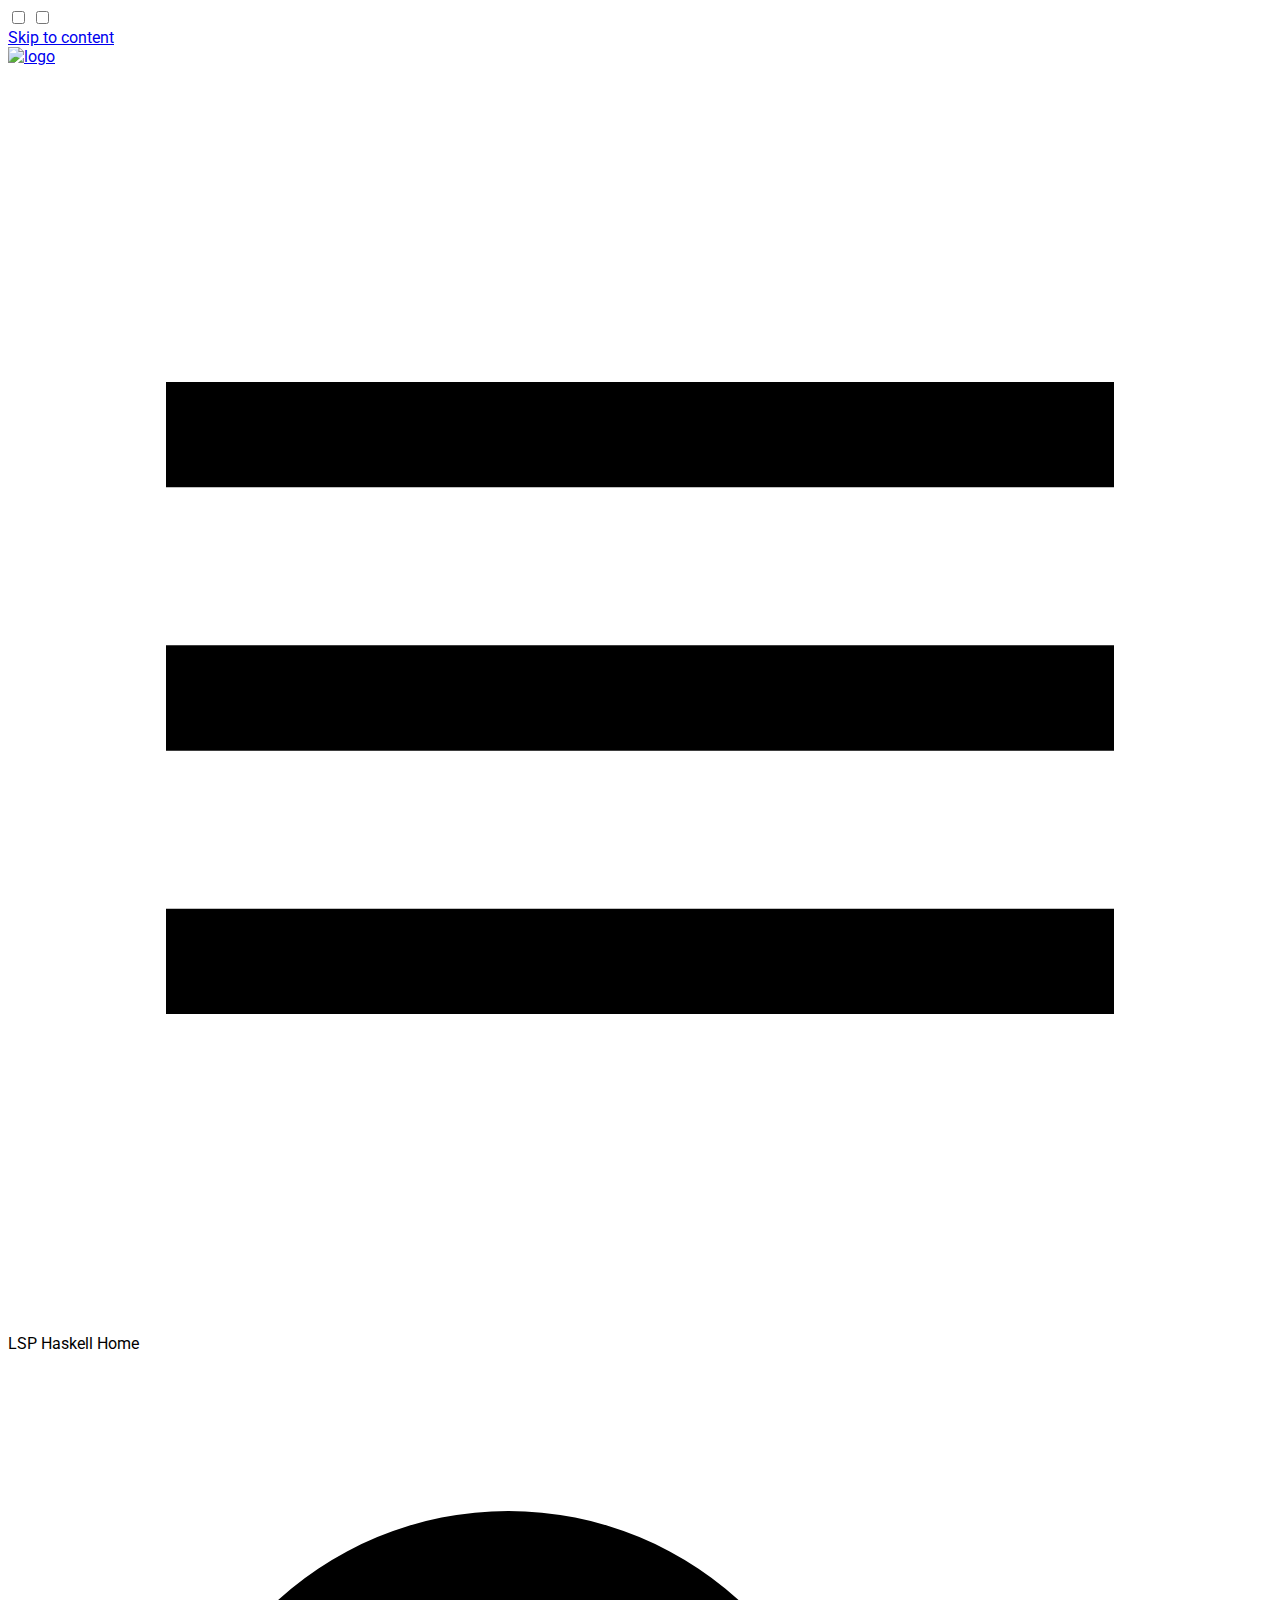
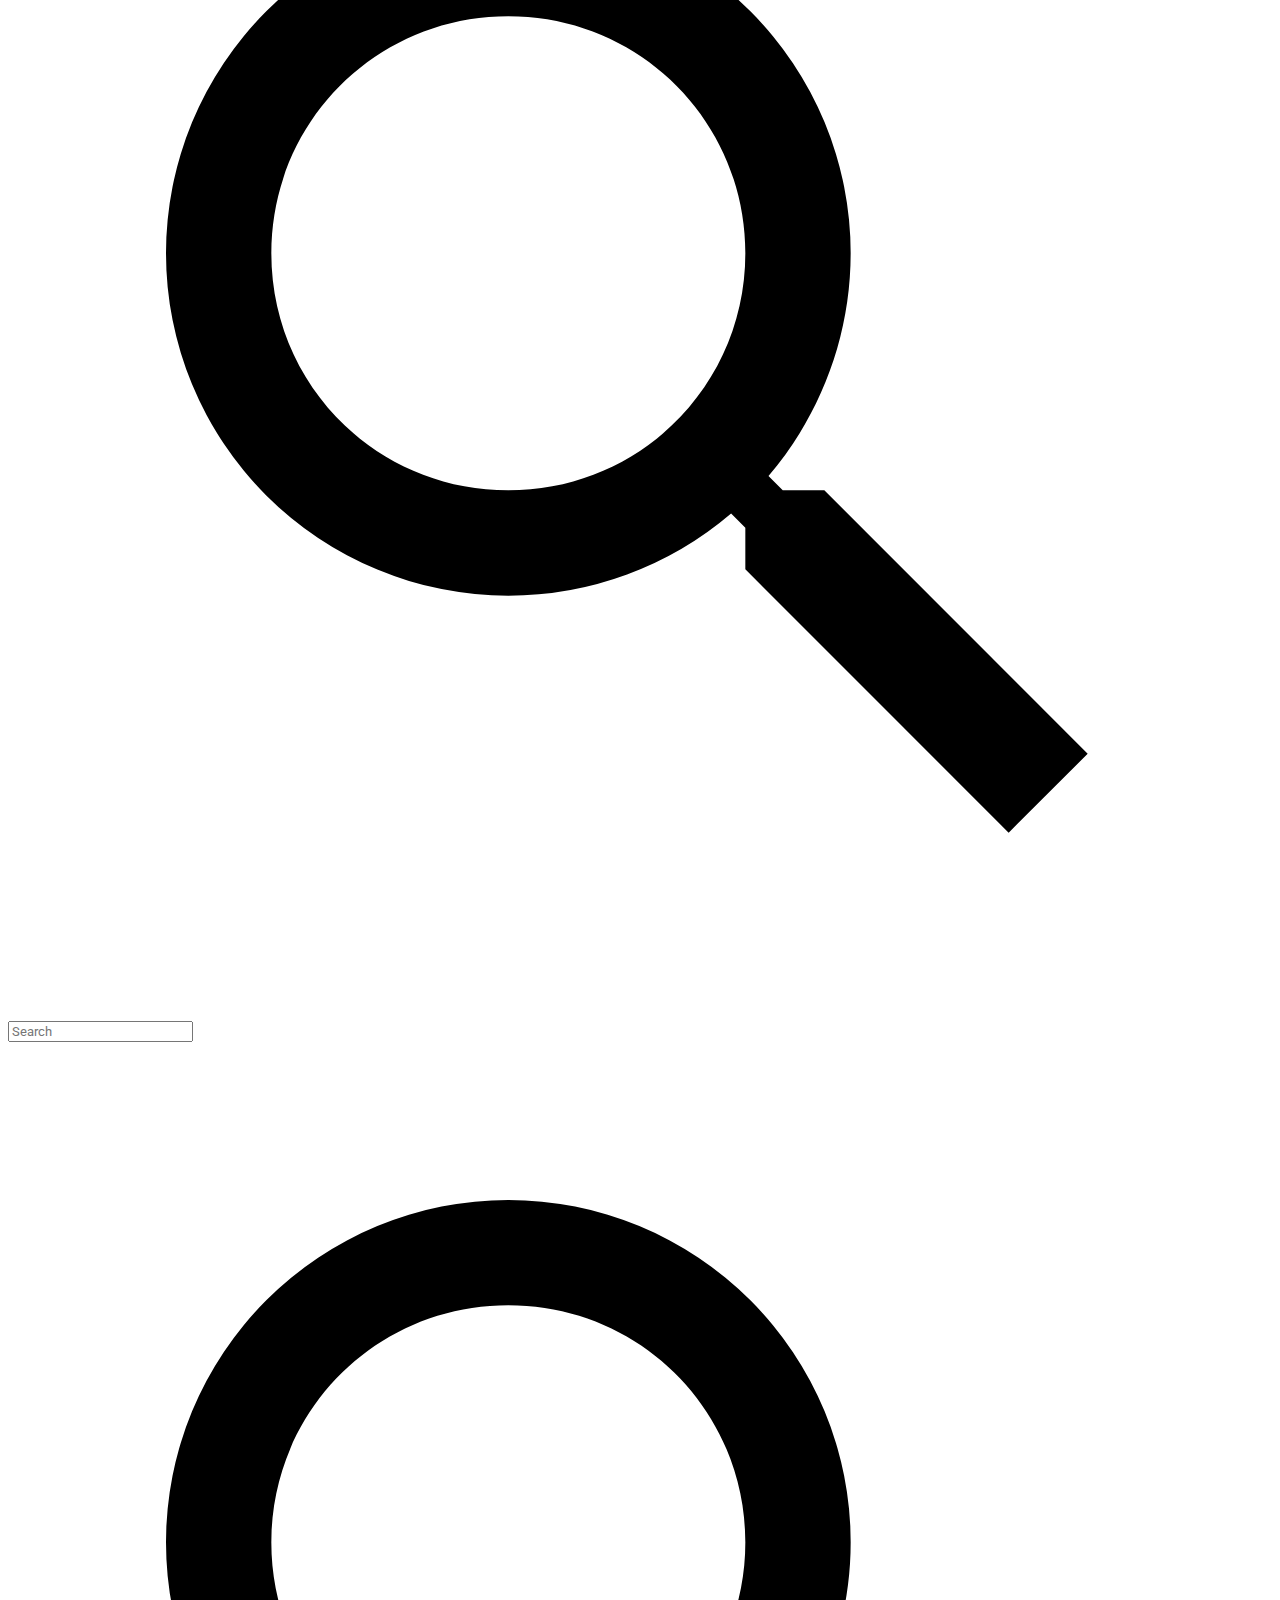
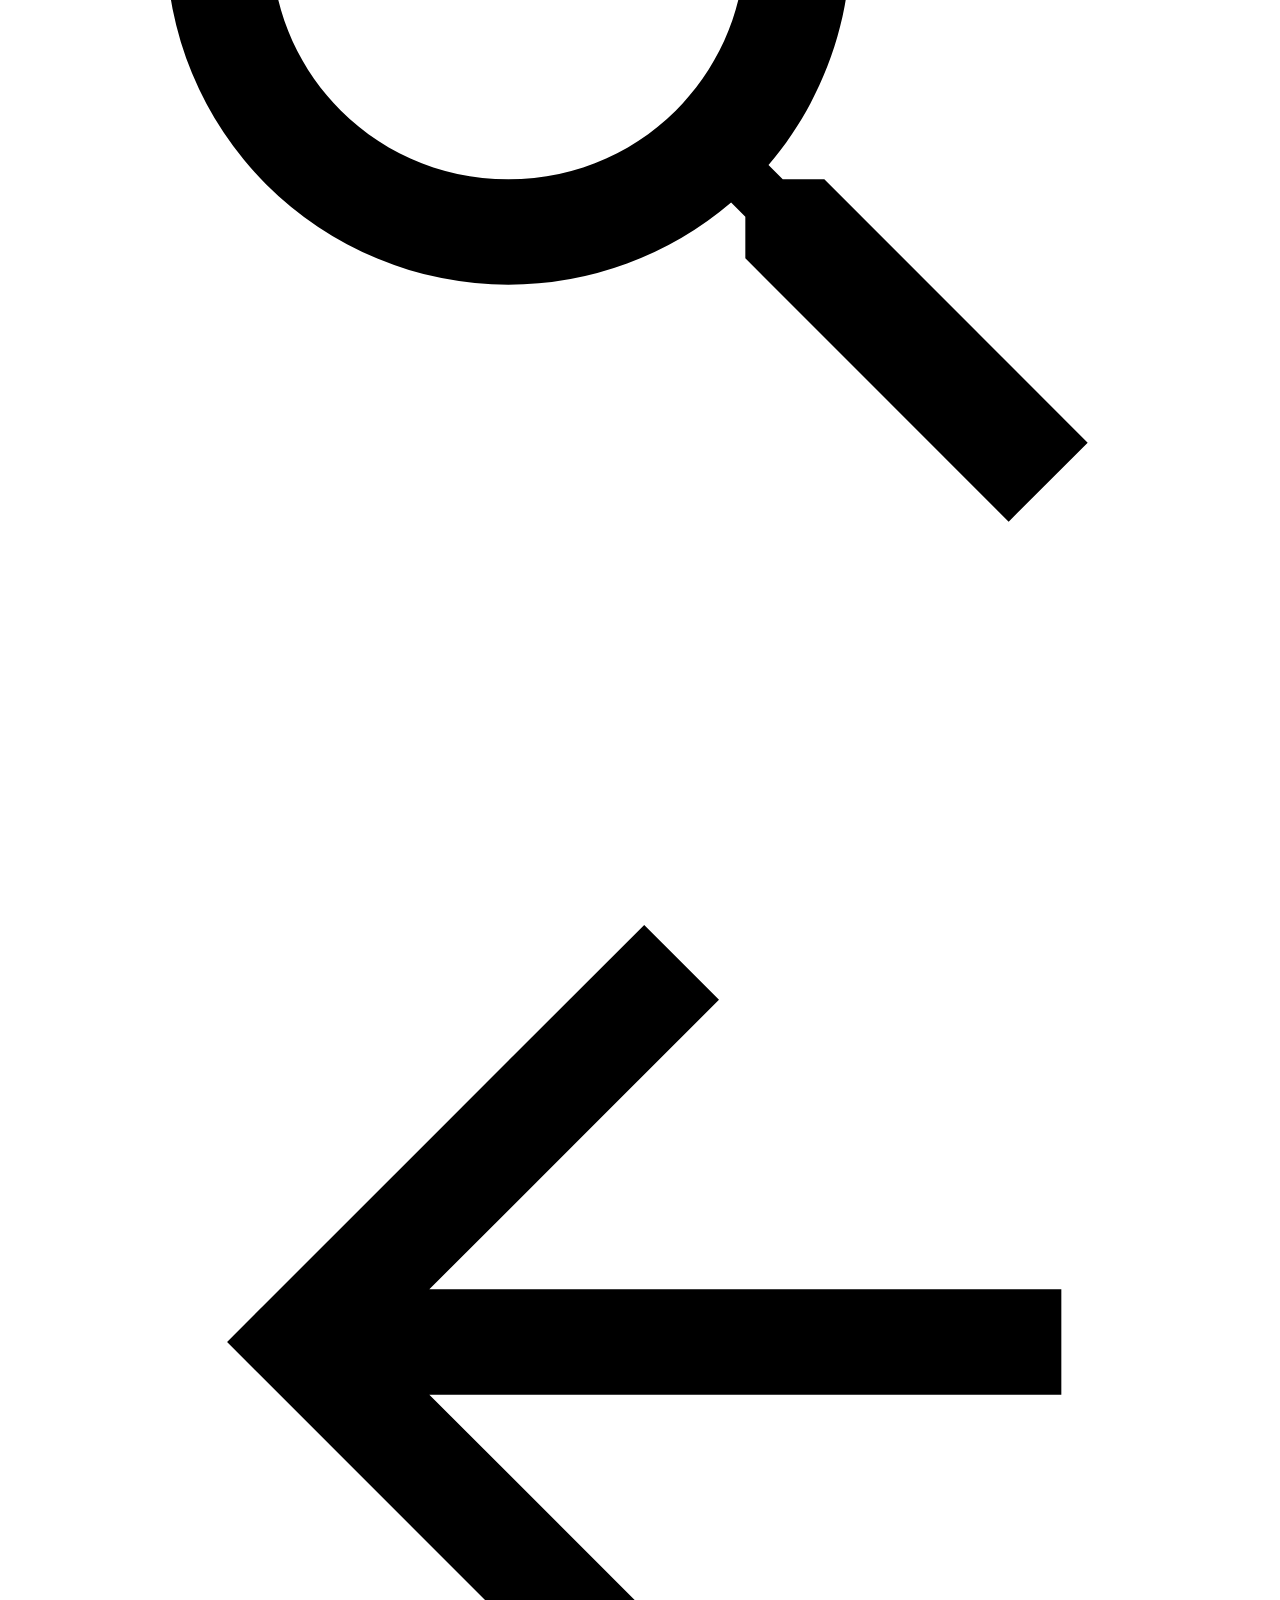
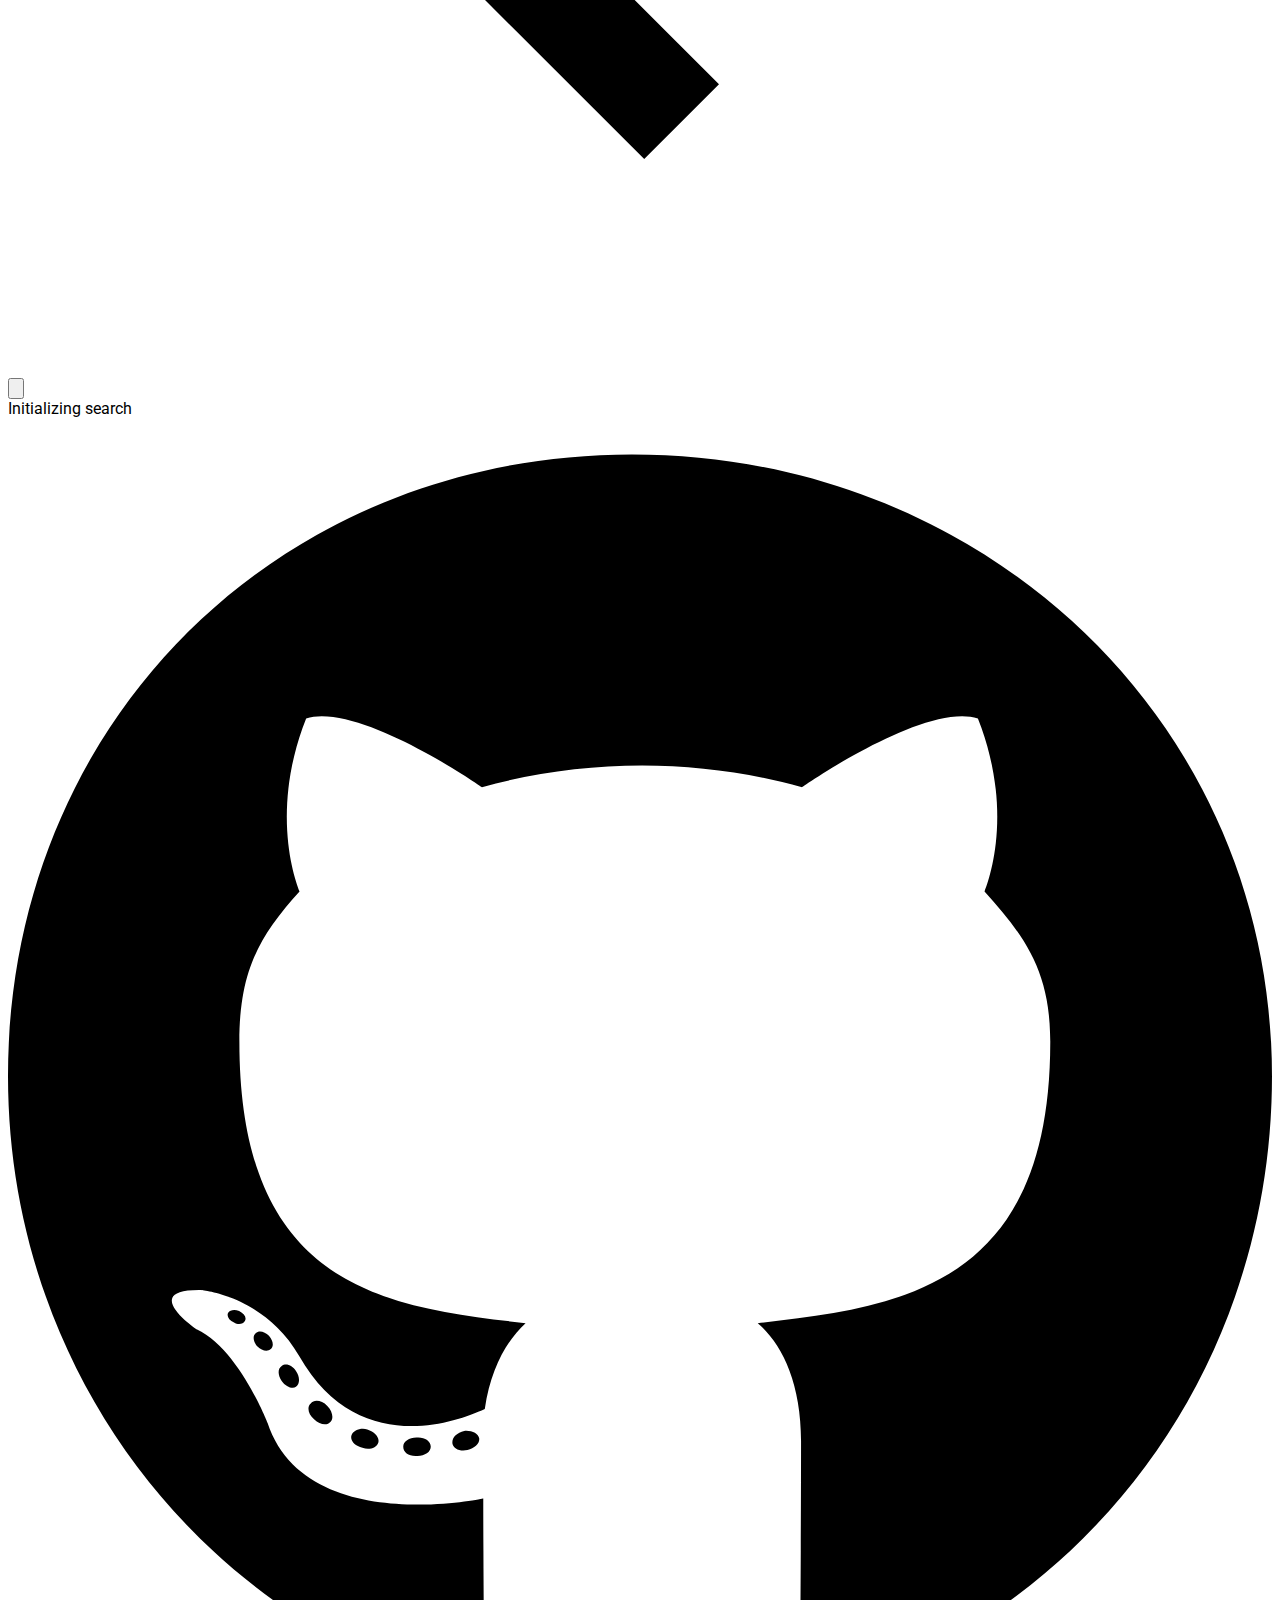
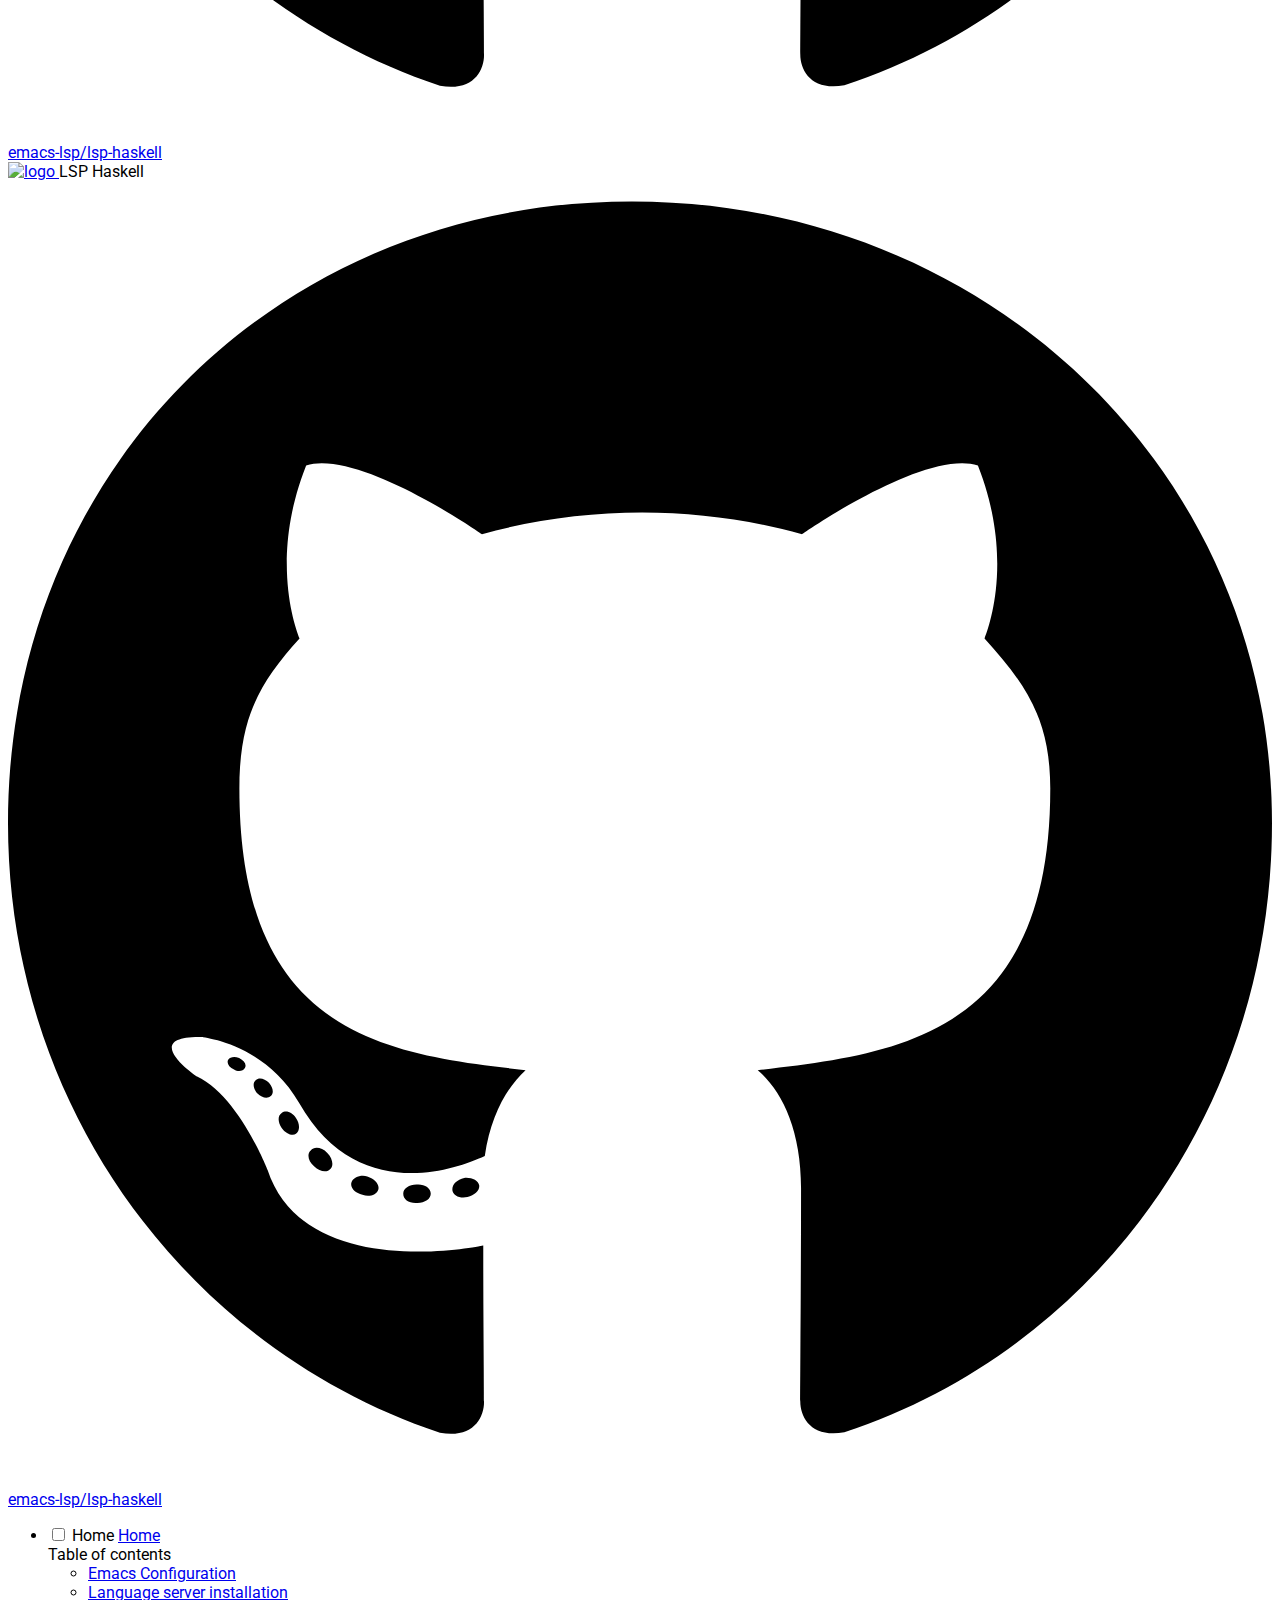
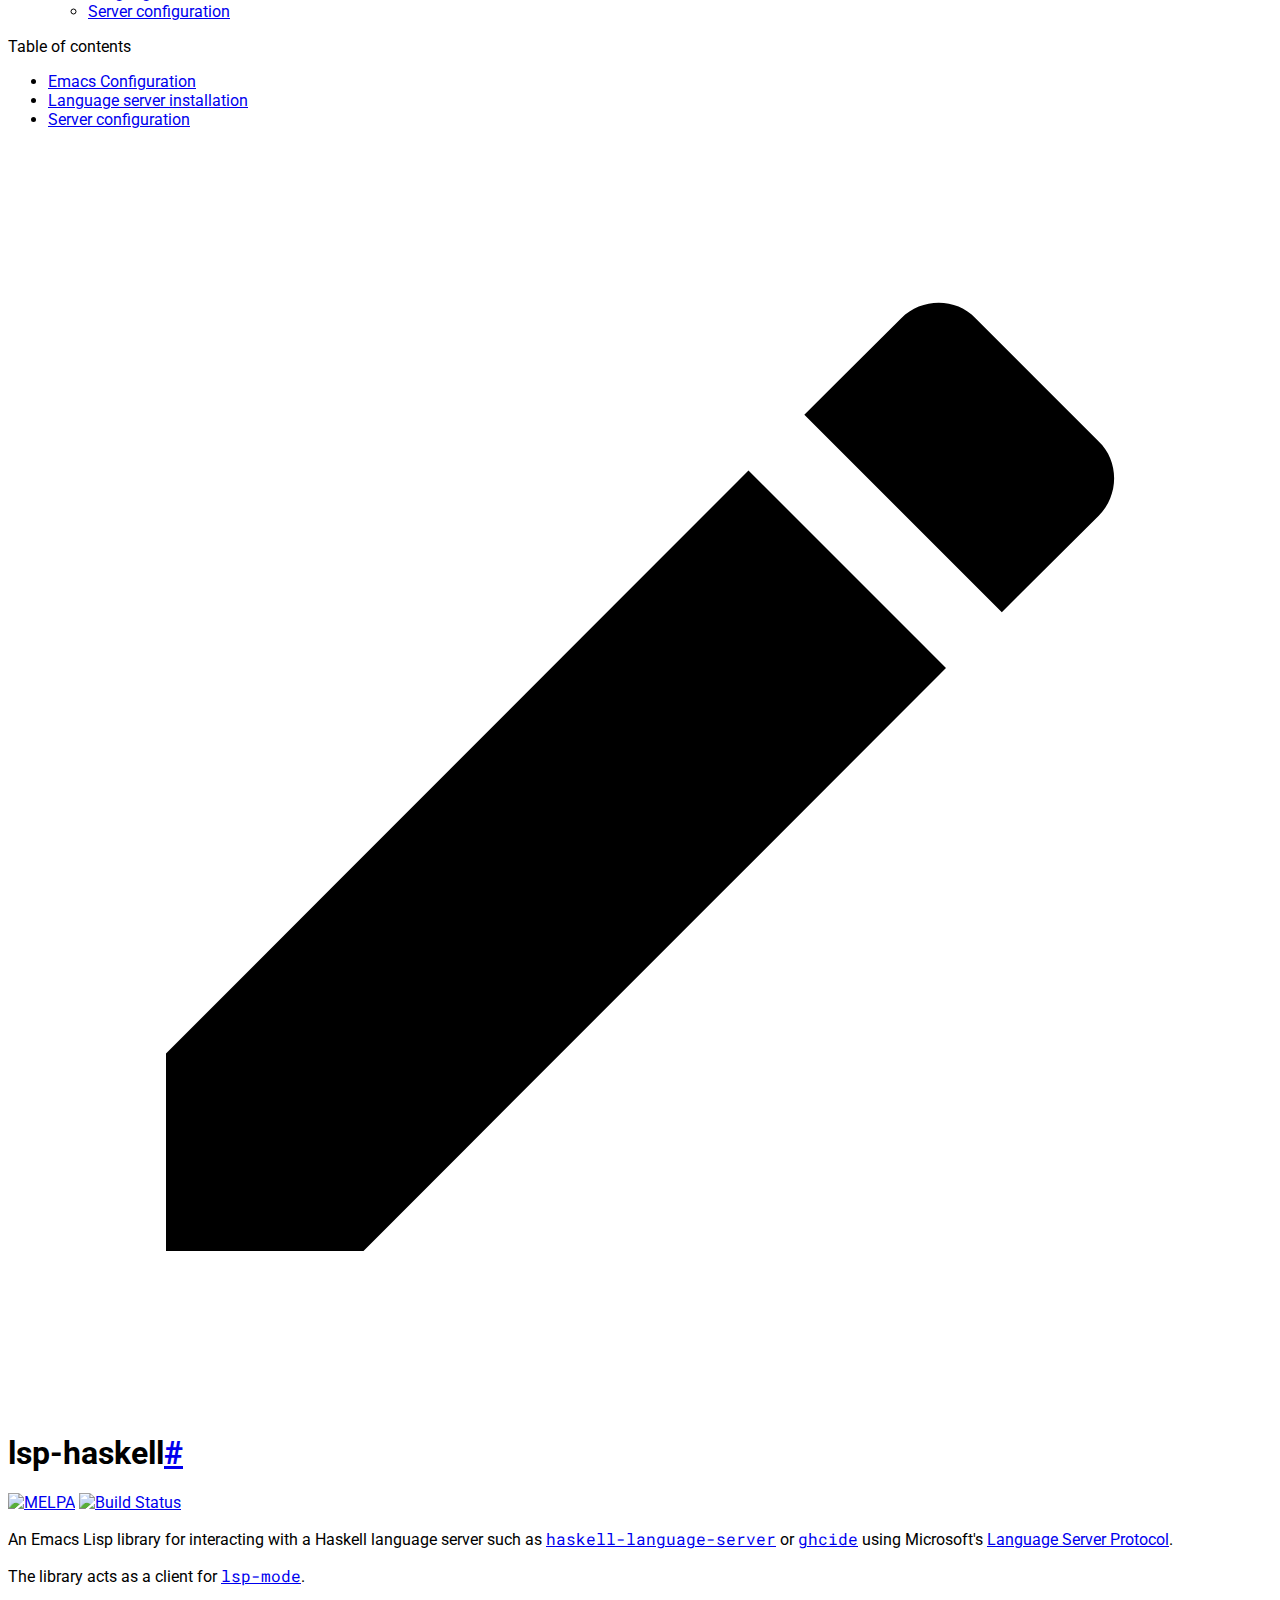
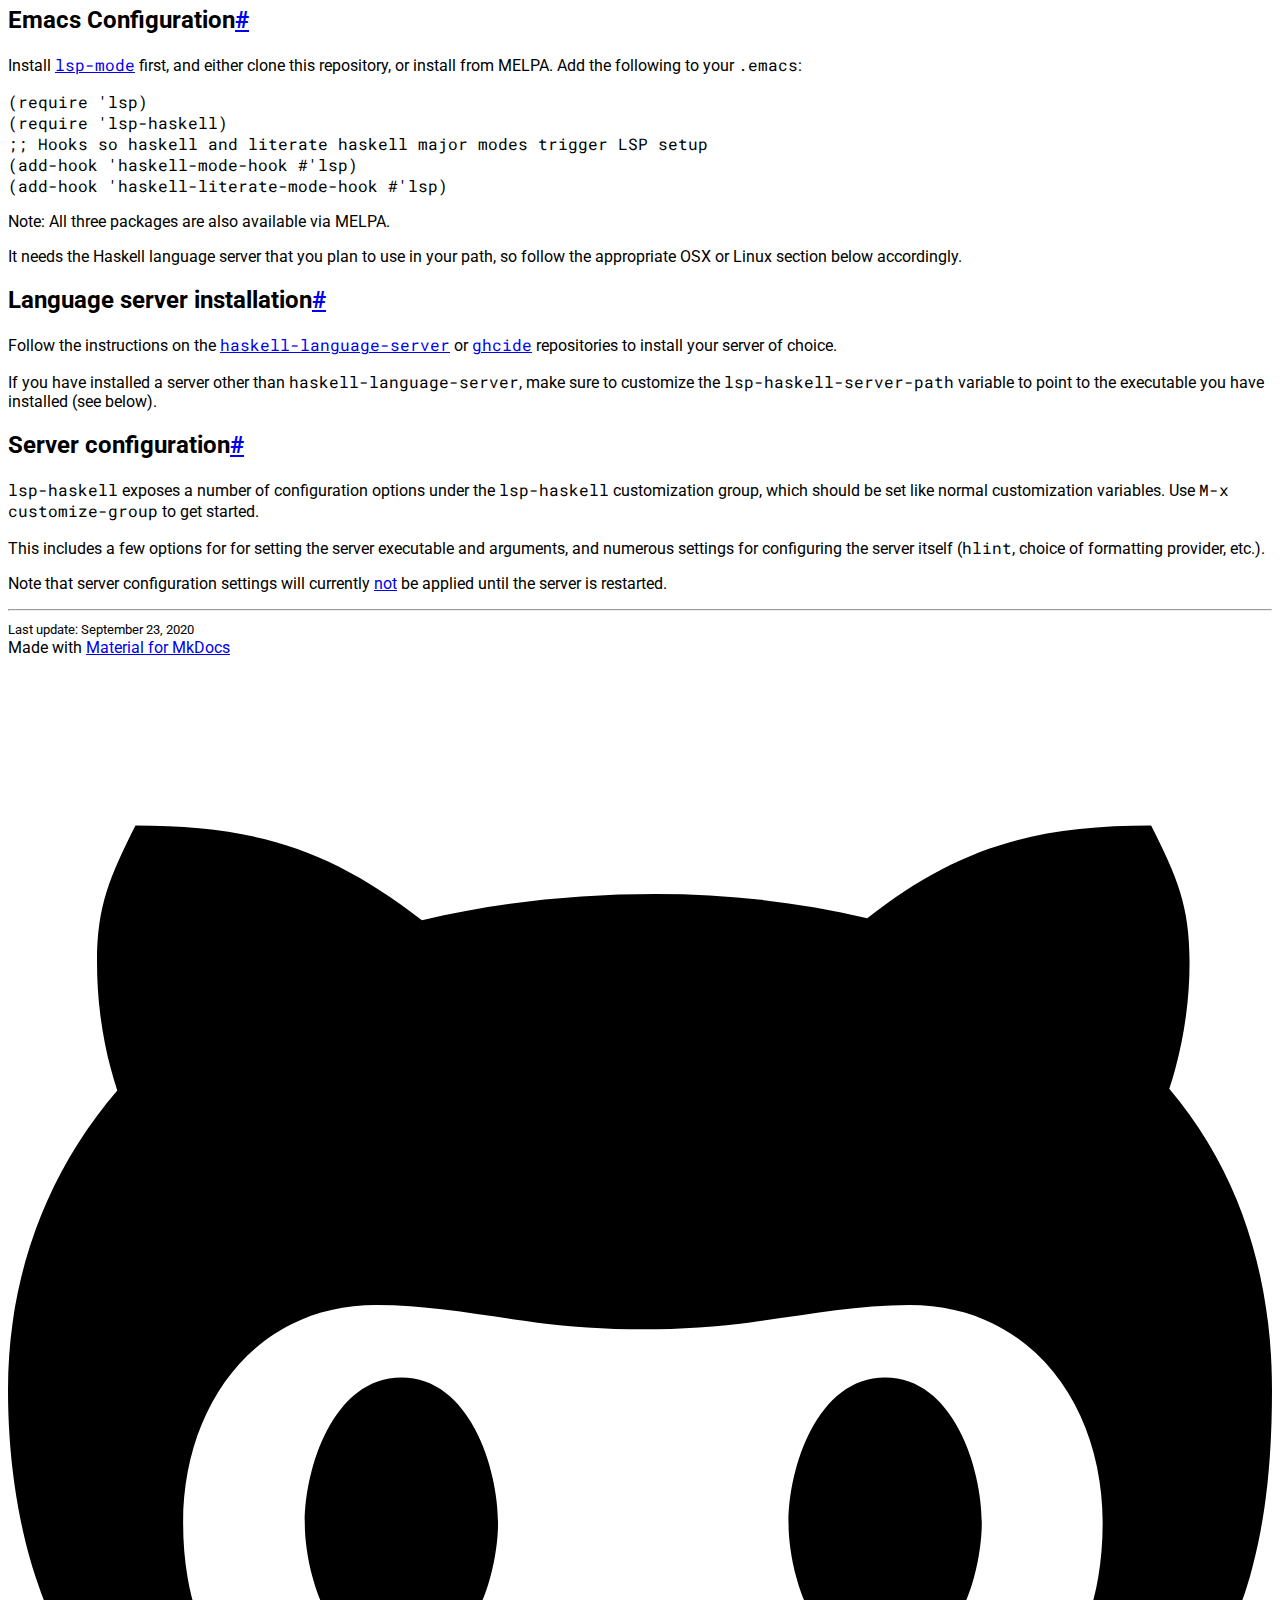
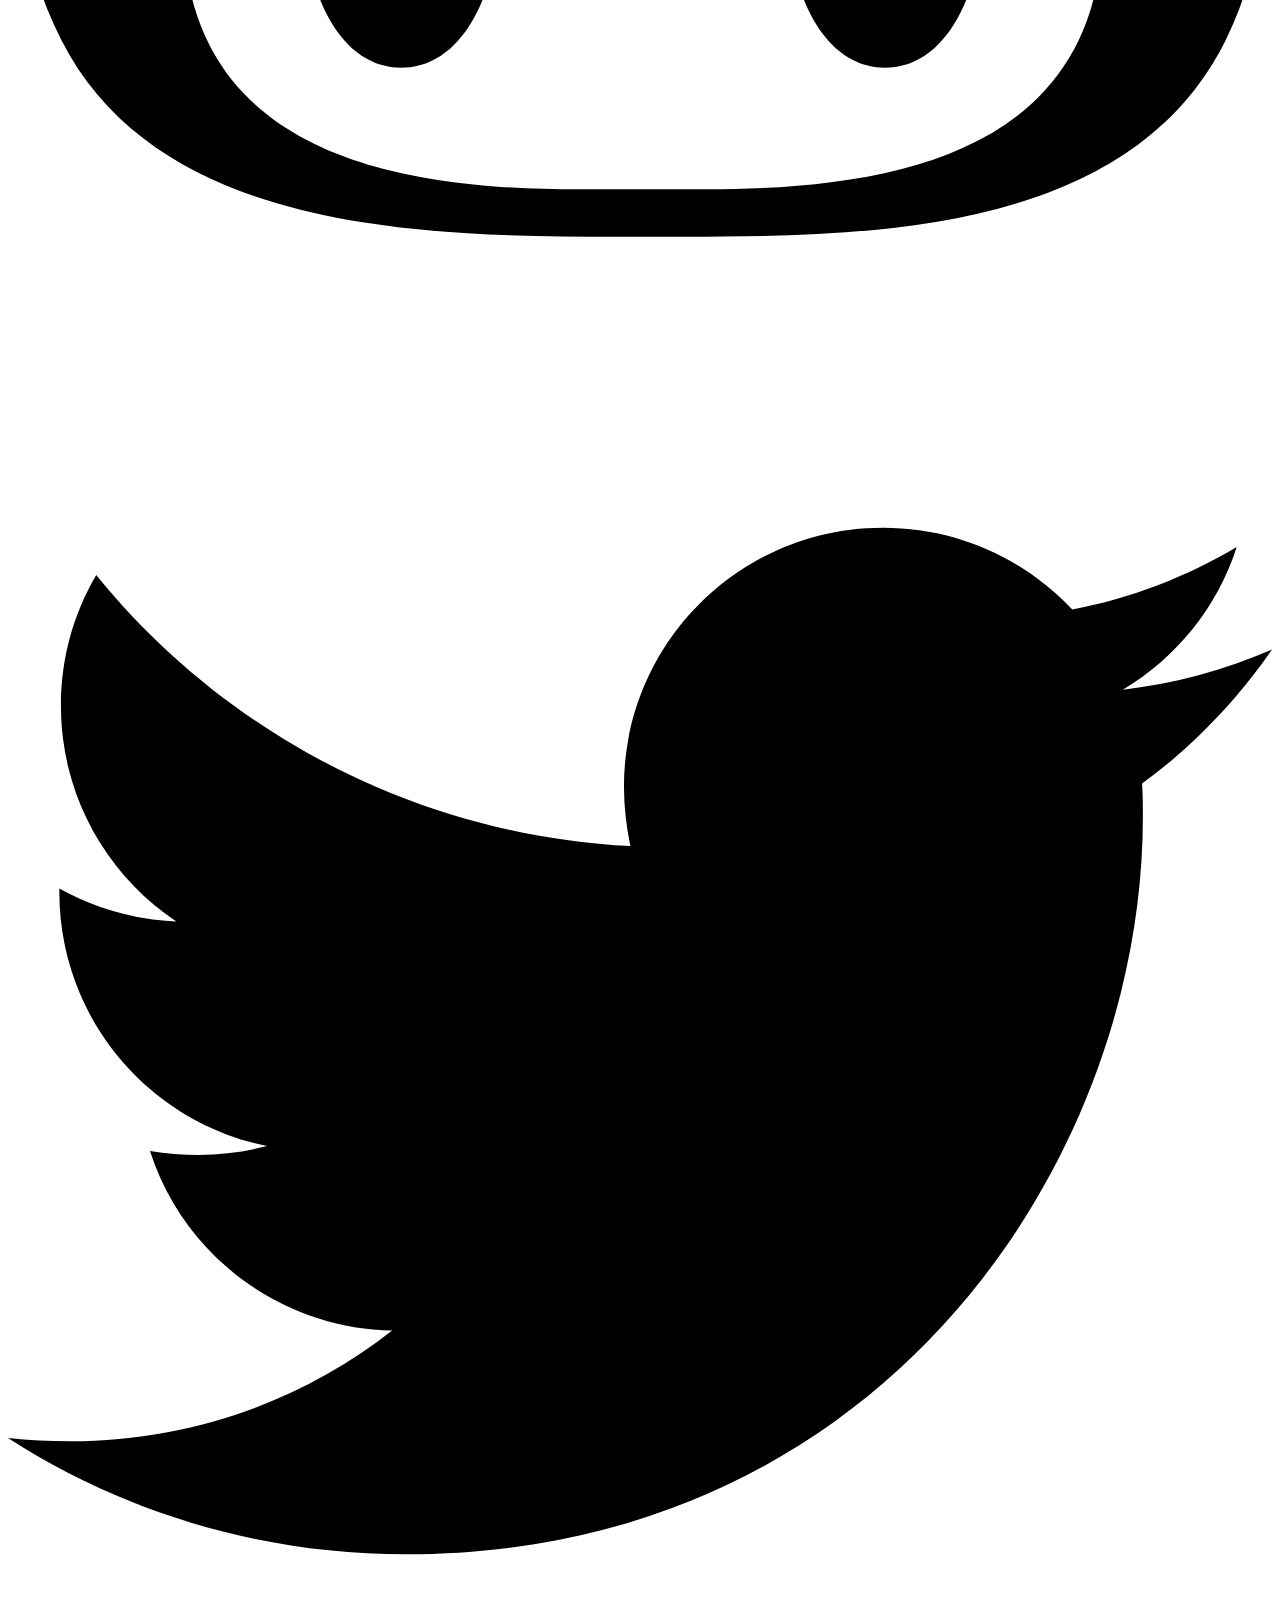
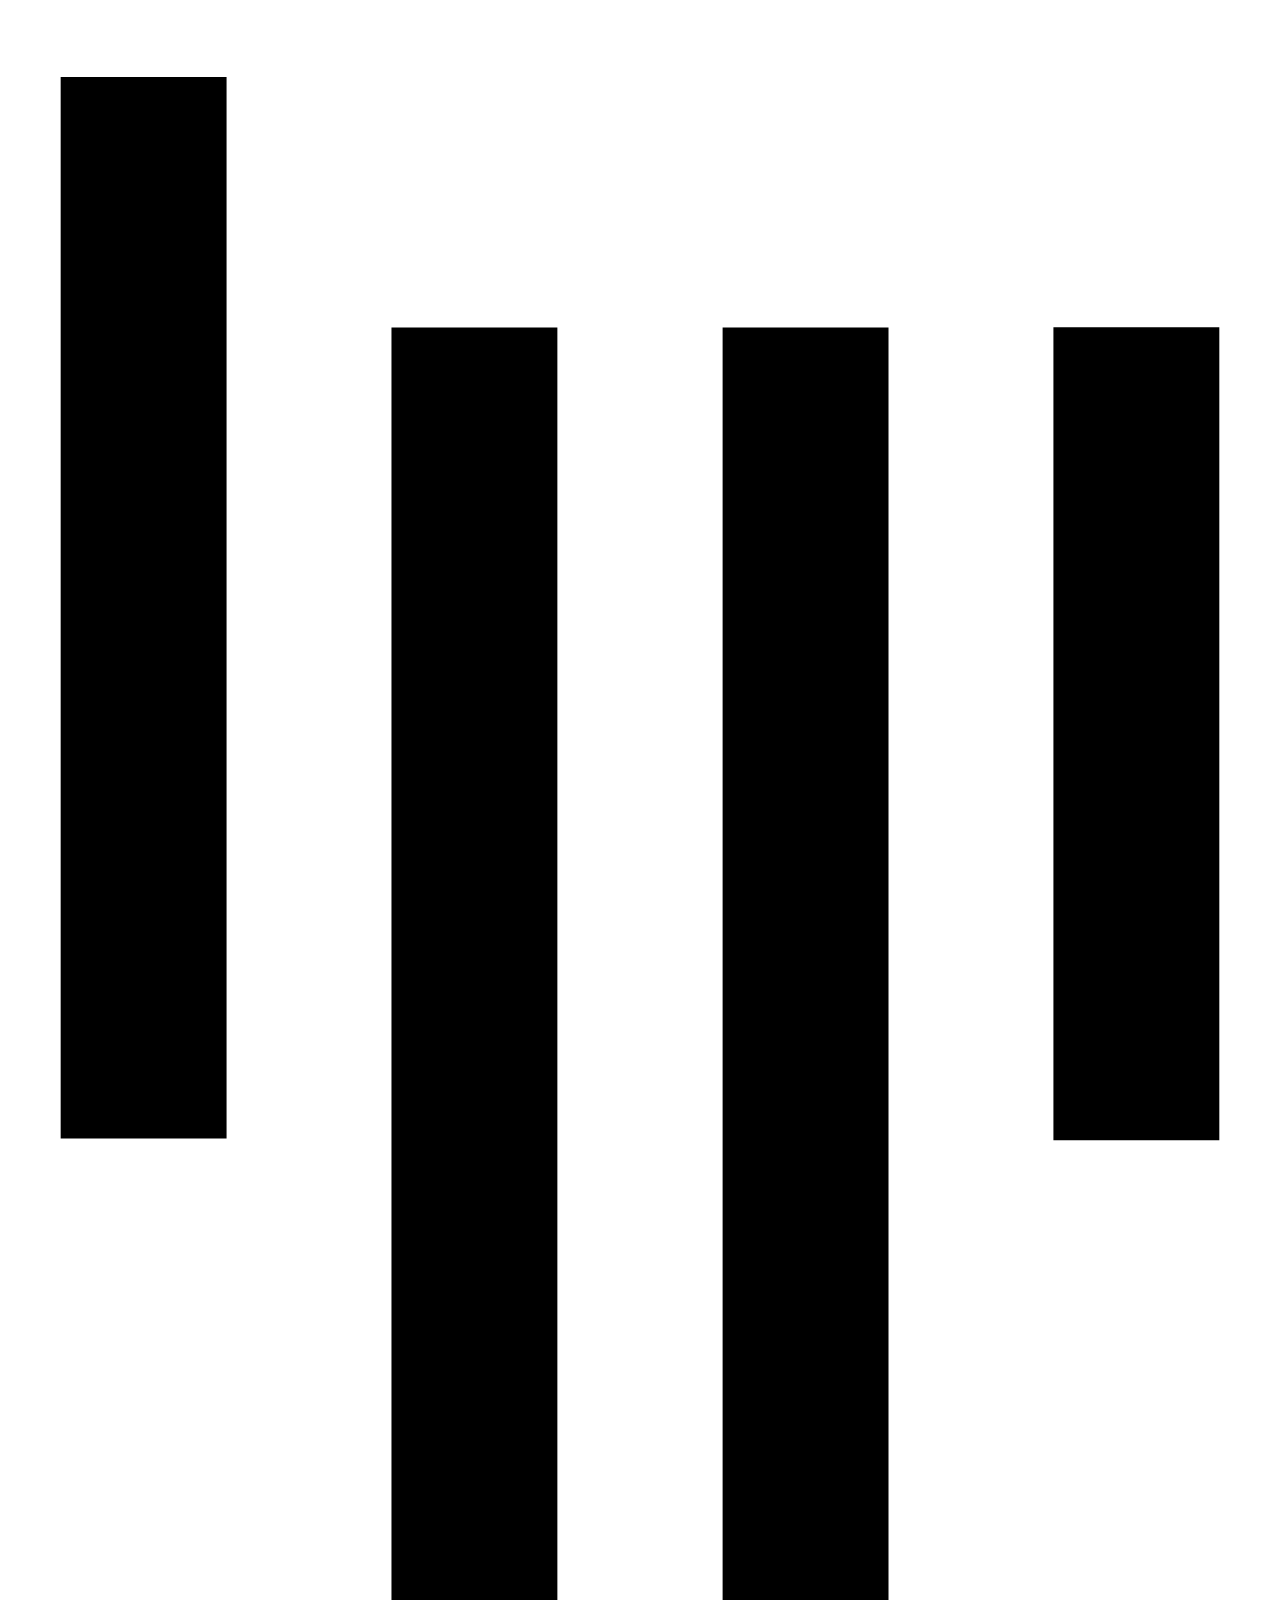
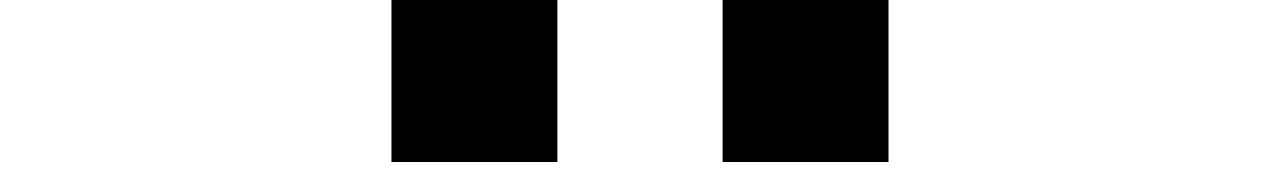
==== index.html @ 11c5e849 "deploy: c84f0711cee3350e0dff1328c1ef8215a7e9757b" ====
<!doctype html>
<html lang="en" class="no-js">
  <head>
    
      <meta charset="utf-8">
      <meta name="viewport" content="width=device-width,initial-scale=1">
      
      
      
      <link rel="shortcut icon" href="images/logo.png">
      <meta name="generator" content="mkdocs-1.1.2, mkdocs-material-5.5.14">
    
    
      
        <title>LSP Haskell</title>
      
    
    
      <link rel="stylesheet" href="assets/stylesheets/main.d3202873.min.css">
      
      
    
    
    
      
        <link href="https://fonts.gstatic.com" rel="preconnect" crossorigin>
        <link rel="stylesheet" href="https://fonts.googleapis.com/css?family=Roboto:300,400,400i,700%7CRoboto+Mono&display=fallback">
        <style>body,input{font-family:"Roboto",-apple-system,BlinkMacSystemFont,Helvetica,Arial,sans-serif}code,kbd,pre{font-family:"Roboto Mono",SFMono-Regular,Consolas,Menlo,monospace}</style>
      
    
    
    
      <link rel="stylesheet" href="stylesheets/extra.css">
    
    
      
    
    
  </head>
  
  
    <body dir="ltr">
  
    
    <input class="md-toggle" data-md-toggle="drawer" type="checkbox" id="__drawer" autocomplete="off">
    <input class="md-toggle" data-md-toggle="search" type="checkbox" id="__search" autocomplete="off">
    <label class="md-overlay" for="__drawer"></label>
    <div data-md-component="skip">
      
        
        <a href="#lsp-haskell" class="md-skip">
          Skip to content
        </a>
      
    </div>
    <div data-md-component="announce">
      
    </div>
    
      <header class="md-header" data-md-component="header">
  <nav class="md-header-nav md-grid" aria-label="Header">
    <a href="." title="LSP Haskell" class="md-header-nav__button md-logo" aria-label="LSP Haskell">
      
  <img src="images/logo.png" alt="logo">

    </a>
    <label class="md-header-nav__button md-icon" for="__drawer">
      <svg xmlns="http://www.w3.org/2000/svg" viewBox="0 0 24 24"><path d="M3 6h18v2H3V6m0 5h18v2H3v-2m0 5h18v2H3v-2z"/></svg>
    </label>
    <div class="md-header-nav__title" data-md-component="header-title">
      
        <div class="md-header-nav__ellipsis">
          <span class="md-header-nav__topic md-ellipsis">
            LSP Haskell
          </span>
          <span class="md-header-nav__topic md-ellipsis">
            
              Home
            
          </span>
        </div>
      
    </div>
    
      <label class="md-header-nav__button md-icon" for="__search">
        <svg xmlns="http://www.w3.org/2000/svg" viewBox="0 0 24 24"><path d="M9.5 3A6.5 6.5 0 0116 9.5c0 1.61-.59 3.09-1.56 4.23l.27.27h.79l5 5-1.5 1.5-5-5v-.79l-.27-.27A6.516 6.516 0 019.5 16 6.5 6.5 0 013 9.5 6.5 6.5 0 019.5 3m0 2C7 5 5 7 5 9.5S7 14 9.5 14 14 12 14 9.5 12 5 9.5 5z"/></svg>
      </label>
      
<div class="md-search" data-md-component="search" role="dialog">
  <label class="md-search__overlay" for="__search"></label>
  <div class="md-search__inner" role="search">
    <form class="md-search__form" name="search">
      <input type="text" class="md-search__input" name="query" aria-label="Search" placeholder="Search" autocapitalize="off" autocorrect="off" autocomplete="off" spellcheck="false" data-md-component="search-query" data-md-state="active">
      <label class="md-search__icon md-icon" for="__search">
        <svg xmlns="http://www.w3.org/2000/svg" viewBox="0 0 24 24"><path d="M9.5 3A6.5 6.5 0 0116 9.5c0 1.61-.59 3.09-1.56 4.23l.27.27h.79l5 5-1.5 1.5-5-5v-.79l-.27-.27A6.516 6.516 0 019.5 16 6.5 6.5 0 013 9.5 6.5 6.5 0 019.5 3m0 2C7 5 5 7 5 9.5S7 14 9.5 14 14 12 14 9.5 12 5 9.5 5z"/></svg>
        <svg xmlns="http://www.w3.org/2000/svg" viewBox="0 0 24 24"><path d="M20 11v2H8l5.5 5.5-1.42 1.42L4.16 12l7.92-7.92L13.5 5.5 8 11h12z"/></svg>
      </label>
      <button type="reset" class="md-search__icon md-icon" aria-label="Clear" data-md-component="search-reset" tabindex="-1">
        <svg xmlns="http://www.w3.org/2000/svg" viewBox="0 0 24 24"><path d="M19 6.41L17.59 5 12 10.59 6.41 5 5 6.41 10.59 12 5 17.59 6.41 19 12 13.41 17.59 19 19 17.59 13.41 12 19 6.41z"/></svg>
      </button>
    </form>
    <div class="md-search__output">
      <div class="md-search__scrollwrap" data-md-scrollfix>
        <div class="md-search-result" data-md-component="search-result">
          <div class="md-search-result__meta">
            Initializing search
          </div>
          <ol class="md-search-result__list"></ol>
        </div>
      </div>
    </div>
  </div>
</div>
    
    
      <div class="md-header-nav__source">
        
<a href="https://github.com/emacs-lsp/lsp-haskell/" title="Go to repository" class="md-source">
  <div class="md-source__icon md-icon">
    
    <svg xmlns="http://www.w3.org/2000/svg" viewBox="0 0 496 512"><path d="M165.9 397.4c0 2-2.3 3.6-5.2 3.6-3.3.3-5.6-1.3-5.6-3.6 0-2 2.3-3.6 5.2-3.6 3-.3 5.6 1.3 5.6 3.6zm-31.1-4.5c-.7 2 1.3 4.3 4.3 4.9 2.6 1 5.6 0 6.2-2s-1.3-4.3-4.3-5.2c-2.6-.7-5.5.3-6.2 2.3zm44.2-1.7c-2.9.7-4.9 2.6-4.6 4.9.3 2 2.9 3.3 5.9 2.6 2.9-.7 4.9-2.6 4.6-4.6-.3-1.9-3-3.2-5.9-2.9zM244.8 8C106.1 8 0 113.3 0 252c0 110.9 69.8 205.8 169.5 239.2 12.8 2.3 17.3-5.6 17.3-12.1 0-6.2-.3-40.4-.3-61.4 0 0-70 15-84.7-29.8 0 0-11.4-29.1-27.8-36.6 0 0-22.9-15.7 1.6-15.4 0 0 24.9 2 38.6 25.8 21.9 38.6 58.6 27.5 72.9 20.9 2.3-16 8.8-27.1 16-33.7-55.9-6.2-112.3-14.3-112.3-110.5 0-27.5 7.6-41.3 23.6-58.9-2.6-6.5-11.1-33.3 2.6-67.9 20.9-6.5 69 27 69 27 20-5.6 41.5-8.5 62.8-8.5s42.8 2.9 62.8 8.5c0 0 48.1-33.6 69-27 13.7 34.7 5.2 61.4 2.6 67.9 16 17.7 25.8 31.5 25.8 58.9 0 96.5-58.9 104.2-114.8 110.5 9.2 7.9 17 22.9 17 46.4 0 33.7-.3 75.4-.3 83.6 0 6.5 4.6 14.4 17.3 12.1C428.2 457.8 496 362.9 496 252 496 113.3 383.5 8 244.8 8zM97.2 352.9c-1.3 1-1 3.3.7 5.2 1.6 1.6 3.9 2.3 5.2 1 1.3-1 1-3.3-.7-5.2-1.6-1.6-3.9-2.3-5.2-1zm-10.8-8.1c-.7 1.3.3 2.9 2.3 3.9 1.6 1 3.6.7 4.3-.7.7-1.3-.3-2.9-2.3-3.9-2-.6-3.6-.3-4.3.7zm32.4 35.6c-1.6 1.3-1 4.3 1.3 6.2 2.3 2.3 5.2 2.6 6.5 1 1.3-1.3.7-4.3-1.3-6.2-2.2-2.3-5.2-2.6-6.5-1zm-11.4-14.7c-1.6 1-1.6 3.6 0 5.9 1.6 2.3 4.3 3.3 5.6 2.3 1.6-1.3 1.6-3.9 0-6.2-1.4-2.3-4-3.3-5.6-2z"/></svg>
  </div>
  <div class="md-source__repository">
    emacs-lsp/lsp-haskell
  </div>
</a>
      </div>
    
  </nav>
</header>
    
    <div class="md-container" data-md-component="container">
      
        
      
      
        
      
      <main class="md-main" data-md-component="main">
        <div class="md-main__inner md-grid">
          
            
              <div class="md-sidebar md-sidebar--primary" data-md-component="navigation">
                <div class="md-sidebar__scrollwrap">
                  <div class="md-sidebar__inner">
                    <nav class="md-nav md-nav--primary" aria-label="Navigation" data-md-level="0">
  <label class="md-nav__title" for="__drawer">
    <a href="." title="LSP Haskell" class="md-nav__button md-logo" aria-label="LSP Haskell">
      
  <img src="images/logo.png" alt="logo">

    </a>
    LSP Haskell
  </label>
  
    <div class="md-nav__source">
      
<a href="https://github.com/emacs-lsp/lsp-haskell/" title="Go to repository" class="md-source">
  <div class="md-source__icon md-icon">
    
    <svg xmlns="http://www.w3.org/2000/svg" viewBox="0 0 496 512"><path d="M165.9 397.4c0 2-2.3 3.6-5.2 3.6-3.3.3-5.6-1.3-5.6-3.6 0-2 2.3-3.6 5.2-3.6 3-.3 5.6 1.3 5.6 3.6zm-31.1-4.5c-.7 2 1.3 4.3 4.3 4.9 2.6 1 5.6 0 6.2-2s-1.3-4.3-4.3-5.2c-2.6-.7-5.5.3-6.2 2.3zm44.2-1.7c-2.9.7-4.9 2.6-4.6 4.9.3 2 2.9 3.3 5.9 2.6 2.9-.7 4.9-2.6 4.6-4.6-.3-1.9-3-3.2-5.9-2.9zM244.8 8C106.1 8 0 113.3 0 252c0 110.9 69.8 205.8 169.5 239.2 12.8 2.3 17.3-5.6 17.3-12.1 0-6.2-.3-40.4-.3-61.4 0 0-70 15-84.7-29.8 0 0-11.4-29.1-27.8-36.6 0 0-22.9-15.7 1.6-15.4 0 0 24.9 2 38.6 25.8 21.9 38.6 58.6 27.5 72.9 20.9 2.3-16 8.8-27.1 16-33.7-55.9-6.2-112.3-14.3-112.3-110.5 0-27.5 7.6-41.3 23.6-58.9-2.6-6.5-11.1-33.3 2.6-67.9 20.9-6.5 69 27 69 27 20-5.6 41.5-8.5 62.8-8.5s42.8 2.9 62.8 8.5c0 0 48.1-33.6 69-27 13.7 34.7 5.2 61.4 2.6 67.9 16 17.7 25.8 31.5 25.8 58.9 0 96.5-58.9 104.2-114.8 110.5 9.2 7.9 17 22.9 17 46.4 0 33.7-.3 75.4-.3 83.6 0 6.5 4.6 14.4 17.3 12.1C428.2 457.8 496 362.9 496 252 496 113.3 383.5 8 244.8 8zM97.2 352.9c-1.3 1-1 3.3.7 5.2 1.6 1.6 3.9 2.3 5.2 1 1.3-1 1-3.3-.7-5.2-1.6-1.6-3.9-2.3-5.2-1zm-10.8-8.1c-.7 1.3.3 2.9 2.3 3.9 1.6 1 3.6.7 4.3-.7.7-1.3-.3-2.9-2.3-3.9-2-.6-3.6-.3-4.3.7zm32.4 35.6c-1.6 1.3-1 4.3 1.3 6.2 2.3 2.3 5.2 2.6 6.5 1 1.3-1.3.7-4.3-1.3-6.2-2.2-2.3-5.2-2.6-6.5-1zm-11.4-14.7c-1.6 1-1.6 3.6 0 5.9 1.6 2.3 4.3 3.3 5.6 2.3 1.6-1.3 1.6-3.9 0-6.2-1.4-2.3-4-3.3-5.6-2z"/></svg>
  </div>
  <div class="md-source__repository">
    emacs-lsp/lsp-haskell
  </div>
</a>
    </div>
  
  <ul class="md-nav__list" data-md-scrollfix>
    
      
      
      

  


  <li class="md-nav__item md-nav__item--active">
    
    <input class="md-nav__toggle md-toggle" data-md-toggle="toc" type="checkbox" id="__toc">
    
      
    
    
      <label class="md-nav__link md-nav__link--active" for="__toc">
        Home
        <span class="md-nav__icon md-icon"></span>
      </label>
    
    <a href="." title="Home" class="md-nav__link md-nav__link--active">
      Home
    </a>
    
      
<nav class="md-nav md-nav--secondary" aria-label="Table of contents">
  
  
    
  
  
    <label class="md-nav__title" for="__toc">
      <span class="md-nav__icon md-icon"></span>
      Table of contents
    </label>
    <ul class="md-nav__list" data-md-scrollfix>
      
        <li class="md-nav__item">
  <a href="#emacs-configuration" class="md-nav__link">
    Emacs Configuration
  </a>
  
</li>
      
        <li class="md-nav__item">
  <a href="#language-server-installation" class="md-nav__link">
    Language server installation
  </a>
  
</li>
      
        <li class="md-nav__item">
  <a href="#server-configuration" class="md-nav__link">
    Server configuration
  </a>
  
</li>
      
    </ul>
  
</nav>
    
  </li>

    
  </ul>
</nav>
                  </div>
                </div>
              </div>
            
            
              <div class="md-sidebar md-sidebar--secondary" data-md-component="toc">
                <div class="md-sidebar__scrollwrap">
                  <div class="md-sidebar__inner">
                    
<nav class="md-nav md-nav--secondary" aria-label="Table of contents">
  
  
    
  
  
    <label class="md-nav__title" for="__toc">
      <span class="md-nav__icon md-icon"></span>
      Table of contents
    </label>
    <ul class="md-nav__list" data-md-scrollfix>
      
        <li class="md-nav__item">
  <a href="#emacs-configuration" class="md-nav__link">
    Emacs Configuration
  </a>
  
</li>
      
        <li class="md-nav__item">
  <a href="#language-server-installation" class="md-nav__link">
    Language server installation
  </a>
  
</li>
      
        <li class="md-nav__item">
  <a href="#server-configuration" class="md-nav__link">
    Server configuration
  </a>
  
</li>
      
    </ul>
  
</nav>
                  </div>
                </div>
              </div>
            
          
          <div class="md-content">
            <article class="md-content__inner md-typeset">
              
                
                  <a href="https://github.com/emacs-lsp/lsp-haskell/edit/master/docs/README.md" title="Edit this page" class="md-content__button md-icon">
                    <svg xmlns="http://www.w3.org/2000/svg" viewBox="0 0 24 24"><path d="M20.71 7.04c.39-.39.39-1.04 0-1.41l-2.34-2.34c-.37-.39-1.02-.39-1.41 0l-1.84 1.83 3.75 3.75M3 17.25V21h3.75L17.81 9.93l-3.75-3.75L3 17.25z"/></svg>
                  </a>
                
                
                  
                
                
                <h1 id="lsp-haskell">lsp-haskell<a class="headerlink" href="#lsp-haskell" title="Permanent link">#</a></h1>
<p><a href="https://melpa.org/#/lsp-haskell"><img alt="MELPA" src="https://melpa.org/packages/lsp-haskell-badge.svg" /></a> <a href="https://travis-ci.com/emacs-lsp/lsp-haskell"><img alt="Build Status" src="https://travis-ci.com/emacs-lsp/lsp-haskell.svg?branch=master" /></a></p>
<p>An Emacs Lisp library for interacting with
a Haskell language server such as <a href="https://github.com/haskell/haskell-language-server/"><code>haskell-language-server</code></a>
or <a href="https://github.com/haskell/ghcide/"><code>ghcide</code></a>
using Microsoft's
<a href="https://github.com/Microsoft/language-server-protocol/">Language Server Protocol</a>.</p>
<p>The library acts as a client for <a href="https://github.com/emacs-lsp/lsp-mode"><code>lsp-mode</code></a>.</p>
<h2 id="emacs-configuration">Emacs Configuration<a class="headerlink" href="#emacs-configuration" title="Permanent link">#</a></h2>
<p>Install <a href="https://github.com/emacs-lsp/lsp-mode"><code>lsp-mode</code></a> first, and either clone
this repository, or install from MELPA. Add the following to your <code>.emacs</code>:</p>
<div class="highlight"><pre><span></span><code><span class="p">(</span><span class="nb">require</span> <span class="ss">&#39;lsp</span><span class="p">)</span>
<span class="p">(</span><span class="nb">require</span> <span class="ss">&#39;lsp-haskell</span><span class="p">)</span>
<span class="c1">;; Hooks so haskell and literate haskell major modes trigger LSP setup</span>
<span class="p">(</span><span class="nv">add-hook</span> <span class="ss">&#39;haskell-mode-hook</span> <span class="nf">#&#39;</span><span class="nv">lsp</span><span class="p">)</span>
<span class="p">(</span><span class="nv">add-hook</span> <span class="ss">&#39;haskell-literate-mode-hook</span> <span class="nf">#&#39;</span><span class="nv">lsp</span><span class="p">)</span>
</code></pre></div>

<p>Note: All three packages are also available via MELPA.</p>
<p>It needs the Haskell language server that you plan to use in your path, so follow the appropriate
OSX or Linux section below accordingly.</p>
<h2 id="language-server-installation">Language server installation<a class="headerlink" href="#language-server-installation" title="Permanent link">#</a></h2>
<p>Follow the instructions on the <a href="https://github.com/haskell/haskell-language-server"><code>haskell-language-server</code></a>
or <a href="https://github.com/haskell/ghcide/"><code>ghcide</code></a> repositories to install your server of choice.</p>
<p>If you have installed a server other than <code>haskell-language-server</code>, make sure to
customize the <code>lsp-haskell-server-path</code> variable to point to the executable you
have installed (see below).</p>
<h2 id="server-configuration">Server configuration<a class="headerlink" href="#server-configuration" title="Permanent link">#</a></h2>
<p><code>lsp-haskell</code> exposes a number of configuration options under the <code>lsp-haskell</code> 
customization group, which should be set like normal customization variables.
Use <code>M-x customize-group</code> to get started.</p>
<p>This includes a few options for for setting the server executable
and arguments, and numerous settings for configuring the server itself (<code>hlint</code>,
choice of formatting provider, etc.).</p>
<p>Note that server configuration settings will currently <a href="https://github.com/emacs-lsp/lsp-mode/issues/1174">not</a> 
be applied until the server is restarted.</p>
                
                  
                    

<hr>
<div class="md-source-date">
  <small>
    
      Last update: <span class="git-revision-date-localized-plugin git-revision-date-localized-plugin-date">September 23, 2020</span>
    
  </small>
</div>
                  
                
              
              
                


              
            </article>
          </div>
        </div>
      </main>
      
        
<footer class="md-footer">
  
  <div class="md-footer-meta md-typeset">
    <div class="md-footer-meta__inner md-grid">
      <div class="md-footer-copyright">
        
        Made with
        <a href="https://squidfunk.github.io/mkdocs-material/" target="_blank" rel="noopener">
          Material for MkDocs
        </a>
      </div>
      
  <div class="md-footer-social">
    
      
      
        
        
      
      <a href="https://github.com/emacs-lsp" target="_blank" rel="noopener" title="github.com" class="md-footer-social__link">
        <svg xmlns="http://www.w3.org/2000/svg" viewBox="0 0 480 512"><path d="M186.1 328.7c0 20.9-10.9 55.1-36.7 55.1s-36.7-34.2-36.7-55.1 10.9-55.1 36.7-55.1 36.7 34.2 36.7 55.1zM480 278.2c0 31.9-3.2 65.7-17.5 95-37.9 76.6-142.1 74.8-216.7 74.8-75.8 0-186.2 2.7-225.6-74.8-14.6-29-20.2-63.1-20.2-95 0-41.9 13.9-81.5 41.5-113.6-5.2-15.8-7.7-32.4-7.7-48.8 0-21.5 4.9-32.3 14.6-51.8 45.3 0 74.3 9 108.8 36 29-6.9 58.8-10 88.7-10 27 0 54.2 2.9 80.4 9.2 34-26.7 63-35.2 107.8-35.2 9.8 19.5 14.6 30.3 14.6 51.8 0 16.4-2.6 32.7-7.7 48.2 27.5 32.4 39 72.3 39 114.2zm-64.3 50.5c0-43.9-26.7-82.6-73.5-82.6-18.9 0-37 3.4-56 6-14.9 2.3-29.8 3.2-45.1 3.2-15.2 0-30.1-.9-45.1-3.2-18.7-2.6-37-6-56-6-46.8 0-73.5 38.7-73.5 82.6 0 87.8 80.4 101.3 150.4 101.3h48.2c70.3 0 150.6-13.4 150.6-101.3zm-82.6-55.1c-25.8 0-36.7 34.2-36.7 55.1s10.9 55.1 36.7 55.1 36.7-34.2 36.7-55.1-10.9-55.1-36.7-55.1z"/></svg>
      </a>
    
      
      
        
        
      
      <a href="https://twitter.com/yonchovski" target="_blank" rel="noopener" title="twitter.com" class="md-footer-social__link">
        <svg xmlns="http://www.w3.org/2000/svg" viewBox="0 0 512 512"><path d="M459.37 151.716c.325 4.548.325 9.097.325 13.645 0 138.72-105.583 298.558-298.558 298.558-59.452 0-114.68-17.219-161.137-47.106 8.447.974 16.568 1.299 25.34 1.299 49.055 0 94.213-16.568 130.274-44.832-46.132-.975-84.792-31.188-98.112-72.772 6.498.974 12.995 1.624 19.818 1.624 9.421 0 18.843-1.3 27.614-3.573-48.081-9.747-84.143-51.98-84.143-102.985v-1.299c13.969 7.797 30.214 12.67 47.431 13.319-28.264-18.843-46.781-51.005-46.781-87.391 0-19.492 5.197-37.36 14.294-52.954 51.655 63.675 129.3 105.258 216.365 109.807-1.624-7.797-2.599-15.918-2.599-24.04 0-57.828 46.782-104.934 104.934-104.934 30.213 0 57.502 12.67 76.67 33.137 23.715-4.548 46.456-13.32 66.599-25.34-7.798 24.366-24.366 44.833-46.132 57.827 21.117-2.273 41.584-8.122 60.426-16.243-14.292 20.791-32.161 39.308-52.628 54.253z"/></svg>
      </a>
    
      
      
        
        
      
      <a href="https://gitter.im/emacs-lsp/lsp-mode" target="_blank" rel="noopener" title="gitter.im" class="md-footer-social__link">
        <svg xmlns="http://www.w3.org/2000/svg" viewBox="0 0 384 512"><path d="M66.4 322.5H16V0h50.4v322.5zM166.9 76.1h-50.4V512h50.4V76.1zm100.6 0h-50.4V512h50.4V76.1zM368 76h-50.4v247H368V76z"/></svg>
      </a>
    
  </div>

    </div>
  </div>
</footer>
      
    </div>
    
      <script src="assets/javascripts/vendor.2d1db4bd.min.js"></script>
      <script src="assets/javascripts/bundle.6627ddf3.min.js"></script><script id="__lang" type="application/json">{"clipboard.copy": "Copy to clipboard", "clipboard.copied": "Copied to clipboard", "search.config.lang": "en", "search.config.pipeline": "trimmer, stopWordFilter", "search.config.separator": "[\\s\\-]+", "search.result.placeholder": "Type to start searching", "search.result.none": "No matching documents", "search.result.one": "1 matching document", "search.result.other": "# matching documents"}</script>
      
      <script>
        app = initialize({
          base: ".",
          features: [],
          search: Object.assign({
            worker: "assets/javascripts/worker/search.5eca75d3.min.js"
          }, typeof search !== "undefined" && search)
        })
      </script>
      
    
  </body>
</html>
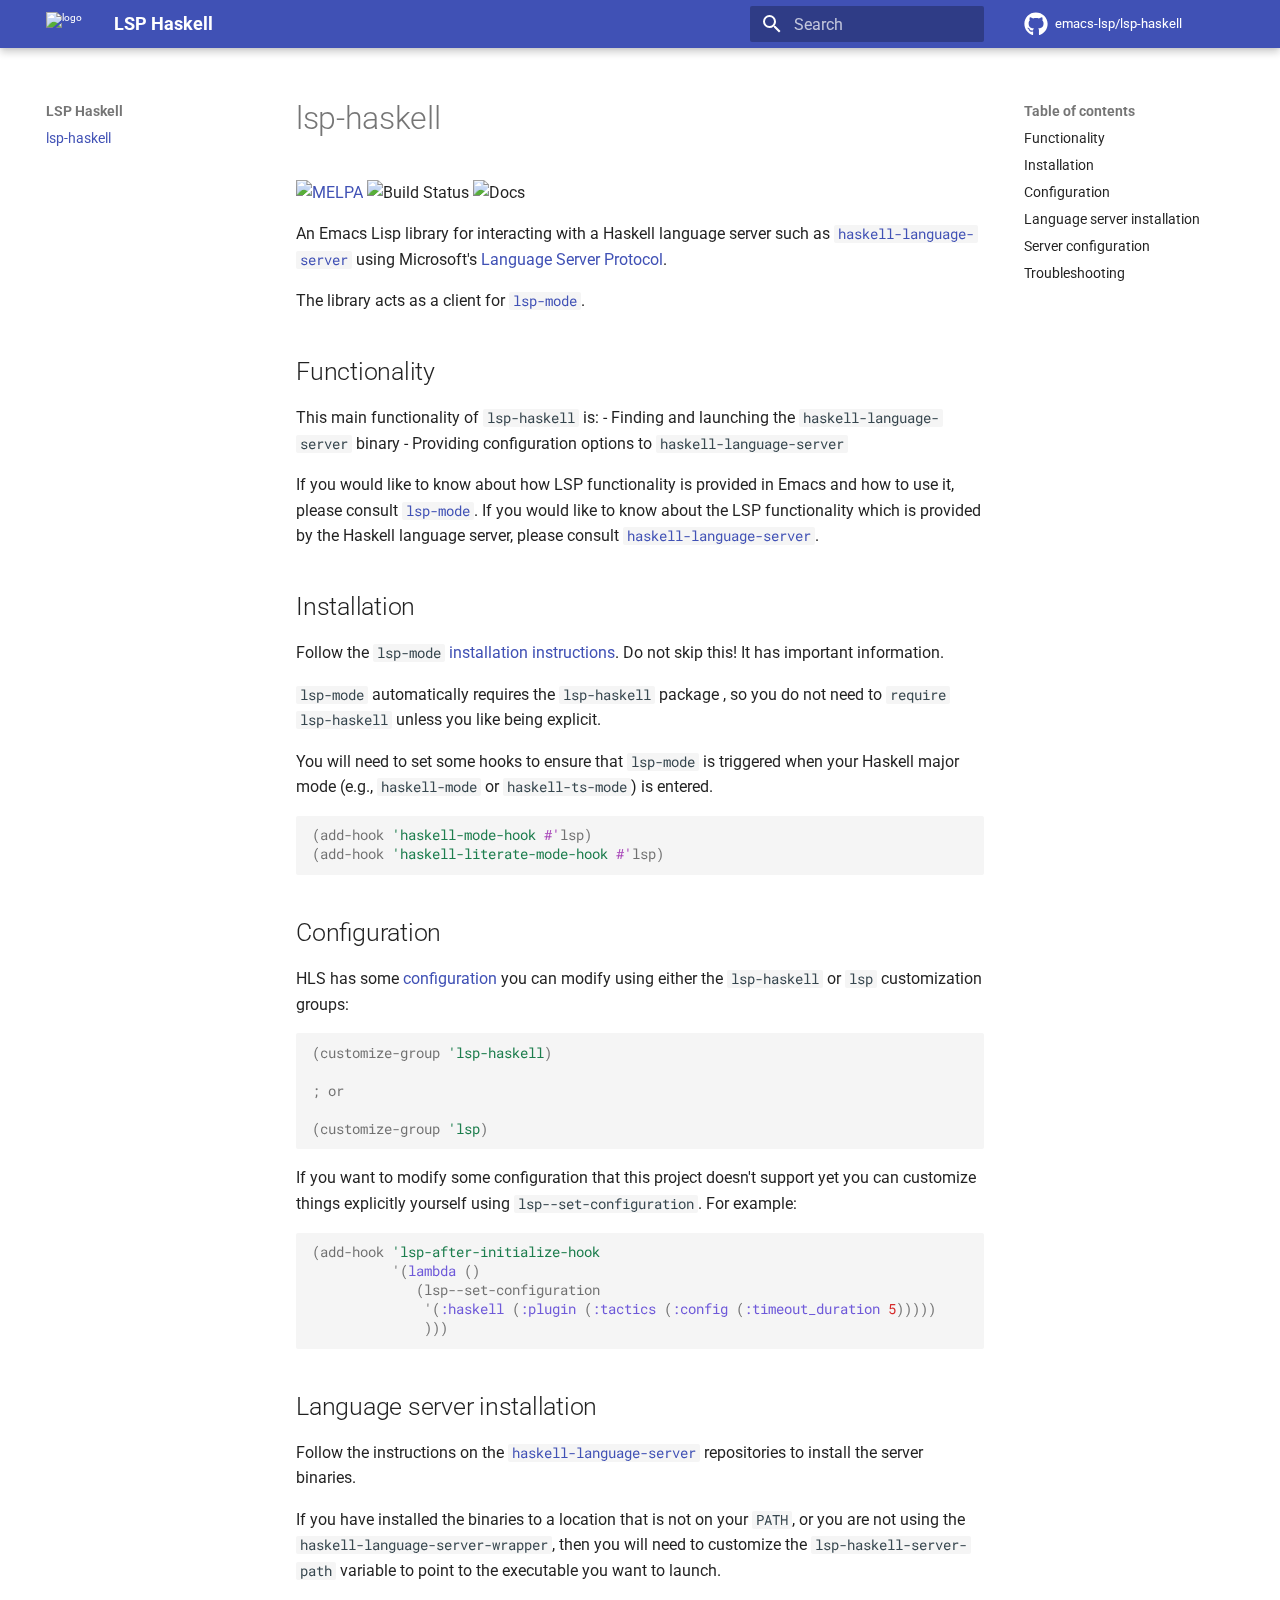
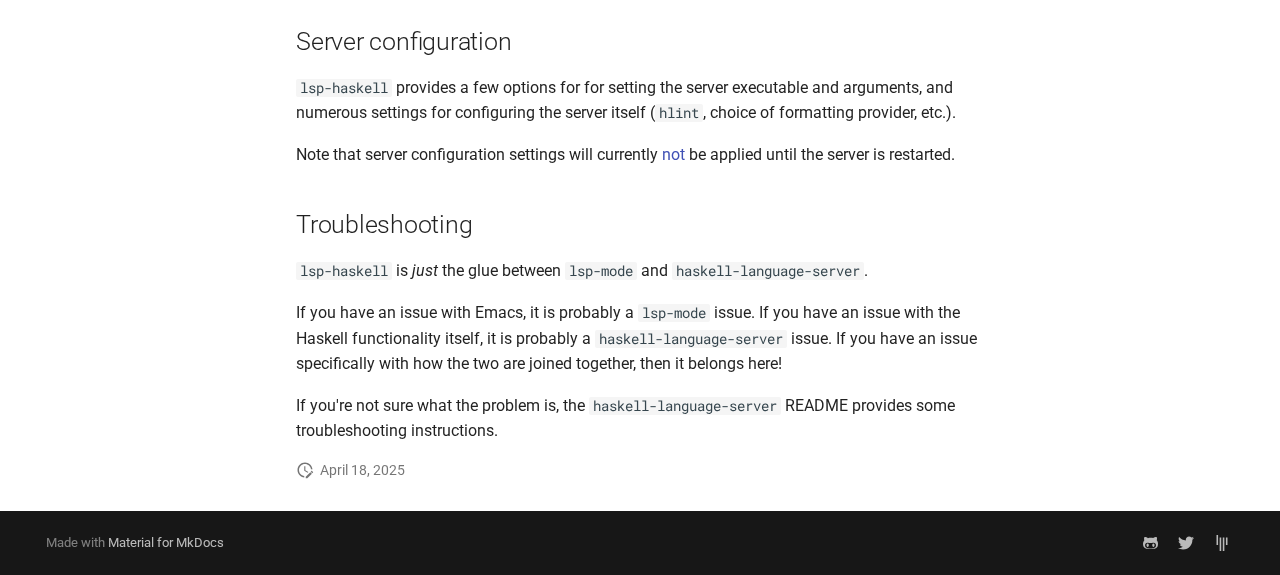
==== commit 725654e1: "Deployed 6ce59ac with MkDocs version: 1.6.1" ====
--- a/index.html
+++ b/index.html
@@ -1,6 +1,3 @@
-
-
-
 
 <!doctype html>
 <html lang="en" class="no-js">
@@ -11,8 +8,11 @@
       
       
       
-      <link rel="shortcut icon" href="images/logo.png">
-      <meta name="generator" content="mkdocs-1.1.2, mkdocs-material-5.5.14">
+      
+      
+      
+      <link rel="icon" href="images/logo.png">
+      <meta name="generator" content="mkdocs-1.6.1, mkdocs-material-9.6.12">
     
     
       
@@ -20,24 +20,32 @@
       
     
     
-      <link rel="stylesheet" href="assets/stylesheets/main.d3202873.min.css">
-      
-      
-    
-    
-    
-      
-        <link href="https://fonts.gstatic.com" rel="preconnect" crossorigin>
-        <link rel="stylesheet" href="https://fonts.googleapis.com/css?family=Roboto:300,400,400i,700%7CRoboto+Mono&display=fallback">
-        <style>body,input{font-family:"Roboto",-apple-system,BlinkMacSystemFont,Helvetica,Arial,sans-serif}code,kbd,pre{font-family:"Roboto Mono",SFMono-Regular,Consolas,Menlo,monospace}</style>
-      
-    
+      <link rel="stylesheet" href="assets/stylesheets/main.2afb09e1.min.css">
+      
+      
+
+
+    
+    
+      
+    
+    
+      
+        
+        
+        <link rel="preconnect" href="https://fonts.gstatic.com" crossorigin>
+        <link rel="stylesheet" href="https://fonts.googleapis.com/css?family=Roboto:300,300i,400,400i,700,700i%7CRoboto+Mono:400,400i,700,700i&display=fallback">
+        <style>:root{--md-text-font:"Roboto";--md-code-font:"Roboto Mono"}</style>
+      
     
     
       <link rel="stylesheet" href="stylesheets/extra.css">
     
-    
-      
+    <script>__md_scope=new URL(".",location),__md_hash=e=>[...e].reduce(((e,_)=>(e<<5)-e+_.charCodeAt(0)),0),__md_get=(e,_=localStorage,t=__md_scope)=>JSON.parse(_.getItem(t.pathname+"."+e)),__md_set=(e,_,t=localStorage,a=__md_scope)=>{try{t.setItem(a.pathname+"."+e,JSON.stringify(_))}catch(e){}}</script>
+    
+      
+
+    
     
     
   </head>
@@ -61,68 +69,90 @@
       
     </div>
     
-      <header class="md-header" data-md-component="header">
-  <nav class="md-header-nav md-grid" aria-label="Header">
-    <a href="." title="LSP Haskell" class="md-header-nav__button md-logo" aria-label="LSP Haskell">
+    
+      
+
+  
+
+<header class="md-header md-header--shadow" data-md-component="header">
+  <nav class="md-header__inner md-grid" aria-label="Header">
+    <a href="." title="LSP Haskell" class="md-header__button md-logo" aria-label="LSP Haskell" data-md-component="logo">
       
   <img src="images/logo.png" alt="logo">
 
     </a>
-    <label class="md-header-nav__button md-icon" for="__drawer">
-      <svg xmlns="http://www.w3.org/2000/svg" viewBox="0 0 24 24"><path d="M3 6h18v2H3V6m0 5h18v2H3v-2m0 5h18v2H3v-2z"/></svg>
+    <label class="md-header__button md-icon" for="__drawer">
+      
+      <svg xmlns="http://www.w3.org/2000/svg" viewBox="0 0 24 24"><path d="M3 6h18v2H3zm0 5h18v2H3zm0 5h18v2H3z"/></svg>
     </label>
-    <div class="md-header-nav__title" data-md-component="header-title">
-      
-        <div class="md-header-nav__ellipsis">
-          <span class="md-header-nav__topic md-ellipsis">
+    <div class="md-header__title" data-md-component="header-title">
+      <div class="md-header__ellipsis">
+        <div class="md-header__topic">
+          <span class="md-ellipsis">
             LSP Haskell
           </span>
-          <span class="md-header-nav__topic md-ellipsis">
+        </div>
+        <div class="md-header__topic" data-md-component="header-topic">
+          <span class="md-ellipsis">
             
-              Home
+              lsp-haskell
             
           </span>
         </div>
-      
-    </div>
-    
-      <label class="md-header-nav__button md-icon" for="__search">
-        <svg xmlns="http://www.w3.org/2000/svg" viewBox="0 0 24 24"><path d="M9.5 3A6.5 6.5 0 0116 9.5c0 1.61-.59 3.09-1.56 4.23l.27.27h.79l5 5-1.5 1.5-5-5v-.79l-.27-.27A6.516 6.516 0 019.5 16 6.5 6.5 0 013 9.5 6.5 6.5 0 019.5 3m0 2C7 5 5 7 5 9.5S7 14 9.5 14 14 12 14 9.5 12 5 9.5 5z"/></svg>
-      </label>
-      
-<div class="md-search" data-md-component="search" role="dialog">
+      </div>
+    </div>
+    
+    
+      <script>var palette=__md_get("__palette");if(palette&&palette.color){if("(prefers-color-scheme)"===palette.color.media){var media=matchMedia("(prefers-color-scheme: light)"),input=document.querySelector(media.matches?"[data-md-color-media='(prefers-color-scheme: light)']":"[data-md-color-media='(prefers-color-scheme: dark)']");palette.color.media=input.getAttribute("data-md-color-media"),palette.color.scheme=input.getAttribute("data-md-color-scheme"),palette.color.primary=input.getAttribute("data-md-color-primary"),palette.color.accent=input.getAttribute("data-md-color-accent")}for(var[key,value]of Object.entries(palette.color))document.body.setAttribute("data-md-color-"+key,value)}</script>
+    
+    
+    
+      
+      
+        <label class="md-header__button md-icon" for="__search">
+          
+          <svg xmlns="http://www.w3.org/2000/svg" viewBox="0 0 24 24"><path d="M9.5 3A6.5 6.5 0 0 1 16 9.5c0 1.61-.59 3.09-1.56 4.23l.27.27h.79l5 5-1.5 1.5-5-5v-.79l-.27-.27A6.52 6.52 0 0 1 9.5 16 6.5 6.5 0 0 1 3 9.5 6.5 6.5 0 0 1 9.5 3m0 2C7 5 5 7 5 9.5S7 14 9.5 14 14 12 14 9.5 12 5 9.5 5"/></svg>
+        </label>
+        <div class="md-search" data-md-component="search" role="dialog">
   <label class="md-search__overlay" for="__search"></label>
   <div class="md-search__inner" role="search">
     <form class="md-search__form" name="search">
-      <input type="text" class="md-search__input" name="query" aria-label="Search" placeholder="Search" autocapitalize="off" autocorrect="off" autocomplete="off" spellcheck="false" data-md-component="search-query" data-md-state="active">
+      <input type="text" class="md-search__input" name="query" aria-label="Search" placeholder="Search" autocapitalize="off" autocorrect="off" autocomplete="off" spellcheck="false" data-md-component="search-query" required>
       <label class="md-search__icon md-icon" for="__search">
-        <svg xmlns="http://www.w3.org/2000/svg" viewBox="0 0 24 24"><path d="M9.5 3A6.5 6.5 0 0116 9.5c0 1.61-.59 3.09-1.56 4.23l.27.27h.79l5 5-1.5 1.5-5-5v-.79l-.27-.27A6.516 6.516 0 019.5 16 6.5 6.5 0 013 9.5 6.5 6.5 0 019.5 3m0 2C7 5 5 7 5 9.5S7 14 9.5 14 14 12 14 9.5 12 5 9.5 5z"/></svg>
-        <svg xmlns="http://www.w3.org/2000/svg" viewBox="0 0 24 24"><path d="M20 11v2H8l5.5 5.5-1.42 1.42L4.16 12l7.92-7.92L13.5 5.5 8 11h12z"/></svg>
+        
+        <svg xmlns="http://www.w3.org/2000/svg" viewBox="0 0 24 24"><path d="M9.5 3A6.5 6.5 0 0 1 16 9.5c0 1.61-.59 3.09-1.56 4.23l.27.27h.79l5 5-1.5 1.5-5-5v-.79l-.27-.27A6.52 6.52 0 0 1 9.5 16 6.5 6.5 0 0 1 3 9.5 6.5 6.5 0 0 1 9.5 3m0 2C7 5 5 7 5 9.5S7 14 9.5 14 14 12 14 9.5 12 5 9.5 5"/></svg>
+        
+        <svg xmlns="http://www.w3.org/2000/svg" viewBox="0 0 24 24"><path d="M20 11v2H8l5.5 5.5-1.42 1.42L4.16 12l7.92-7.92L13.5 5.5 8 11z"/></svg>
       </label>
-      <button type="reset" class="md-search__icon md-icon" aria-label="Clear" data-md-component="search-reset" tabindex="-1">
-        <svg xmlns="http://www.w3.org/2000/svg" viewBox="0 0 24 24"><path d="M19 6.41L17.59 5 12 10.59 6.41 5 5 6.41 10.59 12 5 17.59 6.41 19 12 13.41 17.59 19 19 17.59 13.41 12 19 6.41z"/></svg>
-      </button>
+      <nav class="md-search__options" aria-label="Search">
+        
+        <button type="reset" class="md-search__icon md-icon" title="Clear" aria-label="Clear" tabindex="-1">
+          
+          <svg xmlns="http://www.w3.org/2000/svg" viewBox="0 0 24 24"><path d="M19 6.41 17.59 5 12 10.59 6.41 5 5 6.41 10.59 12 5 17.59 6.41 19 12 13.41 17.59 19 19 17.59 13.41 12z"/></svg>
+        </button>
+      </nav>
+      
     </form>
     <div class="md-search__output">
-      <div class="md-search__scrollwrap" data-md-scrollfix>
+      <div class="md-search__scrollwrap" tabindex="0" data-md-scrollfix>
         <div class="md-search-result" data-md-component="search-result">
           <div class="md-search-result__meta">
             Initializing search
           </div>
-          <ol class="md-search-result__list"></ol>
+          <ol class="md-search-result__list" role="presentation"></ol>
         </div>
       </div>
     </div>
   </div>
 </div>
-    
-    
-      <div class="md-header-nav__source">
-        
-<a href="https://github.com/emacs-lsp/lsp-haskell/" title="Go to repository" class="md-source">
+      
+    
+    
+      <div class="md-header__source">
+        <a href="https://github.com/emacs-lsp/lsp-haskell" title="Go to repository" class="md-source" data-md-component="source">
   <div class="md-source__icon md-icon">
     
-    <svg xmlns="http://www.w3.org/2000/svg" viewBox="0 0 496 512"><path d="M165.9 397.4c0 2-2.3 3.6-5.2 3.6-3.3.3-5.6-1.3-5.6-3.6 0-2 2.3-3.6 5.2-3.6 3-.3 5.6 1.3 5.6 3.6zm-31.1-4.5c-.7 2 1.3 4.3 4.3 4.9 2.6 1 5.6 0 6.2-2s-1.3-4.3-4.3-5.2c-2.6-.7-5.5.3-6.2 2.3zm44.2-1.7c-2.9.7-4.9 2.6-4.6 4.9.3 2 2.9 3.3 5.9 2.6 2.9-.7 4.9-2.6 4.6-4.6-.3-1.9-3-3.2-5.9-2.9zM244.8 8C106.1 8 0 113.3 0 252c0 110.9 69.8 205.8 169.5 239.2 12.8 2.3 17.3-5.6 17.3-12.1 0-6.2-.3-40.4-.3-61.4 0 0-70 15-84.7-29.8 0 0-11.4-29.1-27.8-36.6 0 0-22.9-15.7 1.6-15.4 0 0 24.9 2 38.6 25.8 21.9 38.6 58.6 27.5 72.9 20.9 2.3-16 8.8-27.1 16-33.7-55.9-6.2-112.3-14.3-112.3-110.5 0-27.5 7.6-41.3 23.6-58.9-2.6-6.5-11.1-33.3 2.6-67.9 20.9-6.5 69 27 69 27 20-5.6 41.5-8.5 62.8-8.5s42.8 2.9 62.8 8.5c0 0 48.1-33.6 69-27 13.7 34.7 5.2 61.4 2.6 67.9 16 17.7 25.8 31.5 25.8 58.9 0 96.5-58.9 104.2-114.8 110.5 9.2 7.9 17 22.9 17 46.4 0 33.7-.3 75.4-.3 83.6 0 6.5 4.6 14.4 17.3 12.1C428.2 457.8 496 362.9 496 252 496 113.3 383.5 8 244.8 8zM97.2 352.9c-1.3 1-1 3.3.7 5.2 1.6 1.6 3.9 2.3 5.2 1 1.3-1 1-3.3-.7-5.2-1.6-1.6-3.9-2.3-5.2-1zm-10.8-8.1c-.7 1.3.3 2.9 2.3 3.9 1.6 1 3.6.7 4.3-.7.7-1.3-.3-2.9-2.3-3.9-2-.6-3.6-.3-4.3.7zm32.4 35.6c-1.6 1.3-1 4.3 1.3 6.2 2.3 2.3 5.2 2.6 6.5 1 1.3-1.3.7-4.3-1.3-6.2-2.2-2.3-5.2-2.6-6.5-1zm-11.4-14.7c-1.6 1-1.6 3.6 0 5.9 1.6 2.3 4.3 3.3 5.6 2.3 1.6-1.3 1.6-3.9 0-6.2-1.4-2.3-4-3.3-5.6-2z"/></svg>
+    <svg xmlns="http://www.w3.org/2000/svg" viewBox="0 0 496 512"><!--! Font Awesome Free 6.7.2 by @fontawesome - https://fontawesome.com License - https://fontawesome.com/license/free (Icons: CC BY 4.0, Fonts: SIL OFL 1.1, Code: MIT License) Copyright 2024 Fonticons, Inc.--><path d="M165.9 397.4c0 2-2.3 3.6-5.2 3.6-3.3.3-5.6-1.3-5.6-3.6 0-2 2.3-3.6 5.2-3.6 3-.3 5.6 1.3 5.6 3.6m-31.1-4.5c-.7 2 1.3 4.3 4.3 4.9 2.6 1 5.6 0 6.2-2s-1.3-4.3-4.3-5.2c-2.6-.7-5.5.3-6.2 2.3m44.2-1.7c-2.9.7-4.9 2.6-4.6 4.9.3 2 2.9 3.3 5.9 2.6 2.9-.7 4.9-2.6 4.6-4.6-.3-1.9-3-3.2-5.9-2.9M244.8 8C106.1 8 0 113.3 0 252c0 110.9 69.8 205.8 169.5 239.2 12.8 2.3 17.3-5.6 17.3-12.1 0-6.2-.3-40.4-.3-61.4 0 0-70 15-84.7-29.8 0 0-11.4-29.1-27.8-36.6 0 0-22.9-15.7 1.6-15.4 0 0 24.9 2 38.6 25.8 21.9 38.6 58.6 27.5 72.9 20.9 2.3-16 8.8-27.1 16-33.7-55.9-6.2-112.3-14.3-112.3-110.5 0-27.5 7.6-41.3 23.6-58.9-2.6-6.5-11.1-33.3 2.6-67.9 20.9-6.5 69 27 69 27 20-5.6 41.5-8.5 62.8-8.5s42.8 2.9 62.8 8.5c0 0 48.1-33.6 69-27 13.7 34.7 5.2 61.4 2.6 67.9 16 17.7 25.8 31.5 25.8 58.9 0 96.5-58.9 104.2-114.8 110.5 9.2 7.9 17 22.9 17 46.4 0 33.7-.3 75.4-.3 83.6 0 6.5 4.6 14.4 17.3 12.1C428.2 457.8 496 362.9 496 252 496 113.3 383.5 8 244.8 8M97.2 352.9c-1.3 1-1 3.3.7 5.2 1.6 1.6 3.9 2.3 5.2 1 1.3-1 1-3.3-.7-5.2-1.6-1.6-3.9-2.3-5.2-1m-10.8-8.1c-.7 1.3.3 2.9 2.3 3.9 1.6 1 3.6.7 4.3-.7.7-1.3-.3-2.9-2.3-3.9-2-.6-3.6-.3-4.3.7m32.4 35.6c-1.6 1.3-1 4.3 1.3 6.2 2.3 2.3 5.2 2.6 6.5 1 1.3-1.3.7-4.3-1.3-6.2-2.2-2.3-5.2-2.6-6.5-1m-11.4-14.7c-1.6 1-1.6 3.6 0 5.9s4.3 3.3 5.6 2.3c1.6-1.3 1.6-3.9 0-6.2-1.4-2.3-4-3.3-5.6-2"/></svg>
   </div>
   <div class="md-source__repository">
     emacs-lsp/lsp-haskell
@@ -131,25 +161,31 @@
       </div>
     
   </nav>
+  
 </header>
     
     <div class="md-container" data-md-component="container">
       
-        
-      
-      
+      
+        
+          
         
       
       <main class="md-main" data-md-component="main">
         <div class="md-main__inner md-grid">
           
             
-              <div class="md-sidebar md-sidebar--primary" data-md-component="navigation">
+              
+              <div class="md-sidebar md-sidebar--primary" data-md-component="sidebar" data-md-type="navigation" >
                 <div class="md-sidebar__scrollwrap">
                   <div class="md-sidebar__inner">
-                    <nav class="md-nav md-nav--primary" aria-label="Navigation" data-md-level="0">
+                    
+
+
+
+<nav class="md-nav md-nav--primary" aria-label="Navigation" data-md-level="0">
   <label class="md-nav__title" for="__drawer">
-    <a href="." title="LSP Haskell" class="md-nav__button md-logo" aria-label="LSP Haskell">
+    <a href="." title="LSP Haskell" class="md-nav__button md-logo" aria-label="LSP Haskell" data-md-component="logo">
       
   <img src="images/logo.png" alt="logo">
 
@@ -158,11 +194,10 @@
   </label>
   
     <div class="md-nav__source">
-      
-<a href="https://github.com/emacs-lsp/lsp-haskell/" title="Go to repository" class="md-source">
+      <a href="https://github.com/emacs-lsp/lsp-haskell" title="Go to repository" class="md-source" data-md-component="source">
   <div class="md-source__icon md-icon">
     
-    <svg xmlns="http://www.w3.org/2000/svg" viewBox="0 0 496 512"><path d="M165.9 397.4c0 2-2.3 3.6-5.2 3.6-3.3.3-5.6-1.3-5.6-3.6 0-2 2.3-3.6 5.2-3.6 3-.3 5.6 1.3 5.6 3.6zm-31.1-4.5c-.7 2 1.3 4.3 4.3 4.9 2.6 1 5.6 0 6.2-2s-1.3-4.3-4.3-5.2c-2.6-.7-5.5.3-6.2 2.3zm44.2-1.7c-2.9.7-4.9 2.6-4.6 4.9.3 2 2.9 3.3 5.9 2.6 2.9-.7 4.9-2.6 4.6-4.6-.3-1.9-3-3.2-5.9-2.9zM244.8 8C106.1 8 0 113.3 0 252c0 110.9 69.8 205.8 169.5 239.2 12.8 2.3 17.3-5.6 17.3-12.1 0-6.2-.3-40.4-.3-61.4 0 0-70 15-84.7-29.8 0 0-11.4-29.1-27.8-36.6 0 0-22.9-15.7 1.6-15.4 0 0 24.9 2 38.6 25.8 21.9 38.6 58.6 27.5 72.9 20.9 2.3-16 8.8-27.1 16-33.7-55.9-6.2-112.3-14.3-112.3-110.5 0-27.5 7.6-41.3 23.6-58.9-2.6-6.5-11.1-33.3 2.6-67.9 20.9-6.5 69 27 69 27 20-5.6 41.5-8.5 62.8-8.5s42.8 2.9 62.8 8.5c0 0 48.1-33.6 69-27 13.7 34.7 5.2 61.4 2.6 67.9 16 17.7 25.8 31.5 25.8 58.9 0 96.5-58.9 104.2-114.8 110.5 9.2 7.9 17 22.9 17 46.4 0 33.7-.3 75.4-.3 83.6 0 6.5 4.6 14.4 17.3 12.1C428.2 457.8 496 362.9 496 252 496 113.3 383.5 8 244.8 8zM97.2 352.9c-1.3 1-1 3.3.7 5.2 1.6 1.6 3.9 2.3 5.2 1 1.3-1 1-3.3-.7-5.2-1.6-1.6-3.9-2.3-5.2-1zm-10.8-8.1c-.7 1.3.3 2.9 2.3 3.9 1.6 1 3.6.7 4.3-.7.7-1.3-.3-2.9-2.3-3.9-2-.6-3.6-.3-4.3.7zm32.4 35.6c-1.6 1.3-1 4.3 1.3 6.2 2.3 2.3 5.2 2.6 6.5 1 1.3-1.3.7-4.3-1.3-6.2-2.2-2.3-5.2-2.6-6.5-1zm-11.4-14.7c-1.6 1-1.6 3.6 0 5.9 1.6 2.3 4.3 3.3 5.6 2.3 1.6-1.3 1.6-3.9 0-6.2-1.4-2.3-4-3.3-5.6-2z"/></svg>
+    <svg xmlns="http://www.w3.org/2000/svg" viewBox="0 0 496 512"><!--! Font Awesome Free 6.7.2 by @fontawesome - https://fontawesome.com License - https://fontawesome.com/license/free (Icons: CC BY 4.0, Fonts: SIL OFL 1.1, Code: MIT License) Copyright 2024 Fonticons, Inc.--><path d="M165.9 397.4c0 2-2.3 3.6-5.2 3.6-3.3.3-5.6-1.3-5.6-3.6 0-2 2.3-3.6 5.2-3.6 3-.3 5.6 1.3 5.6 3.6m-31.1-4.5c-.7 2 1.3 4.3 4.3 4.9 2.6 1 5.6 0 6.2-2s-1.3-4.3-4.3-5.2c-2.6-.7-5.5.3-6.2 2.3m44.2-1.7c-2.9.7-4.9 2.6-4.6 4.9.3 2 2.9 3.3 5.9 2.6 2.9-.7 4.9-2.6 4.6-4.6-.3-1.9-3-3.2-5.9-2.9M244.8 8C106.1 8 0 113.3 0 252c0 110.9 69.8 205.8 169.5 239.2 12.8 2.3 17.3-5.6 17.3-12.1 0-6.2-.3-40.4-.3-61.4 0 0-70 15-84.7-29.8 0 0-11.4-29.1-27.8-36.6 0 0-22.9-15.7 1.6-15.4 0 0 24.9 2 38.6 25.8 21.9 38.6 58.6 27.5 72.9 20.9 2.3-16 8.8-27.1 16-33.7-55.9-6.2-112.3-14.3-112.3-110.5 0-27.5 7.6-41.3 23.6-58.9-2.6-6.5-11.1-33.3 2.6-67.9 20.9-6.5 69 27 69 27 20-5.6 41.5-8.5 62.8-8.5s42.8 2.9 62.8 8.5c0 0 48.1-33.6 69-27 13.7 34.7 5.2 61.4 2.6 67.9 16 17.7 25.8 31.5 25.8 58.9 0 96.5-58.9 104.2-114.8 110.5 9.2 7.9 17 22.9 17 46.4 0 33.7-.3 75.4-.3 83.6 0 6.5 4.6 14.4 17.3 12.1C428.2 457.8 496 362.9 496 252 496 113.3 383.5 8 244.8 8M97.2 352.9c-1.3 1-1 3.3.7 5.2 1.6 1.6 3.9 2.3 5.2 1 1.3-1 1-3.3-.7-5.2-1.6-1.6-3.9-2.3-5.2-1m-10.8-8.1c-.7 1.3.3 2.9 2.3 3.9 1.6 1 3.6.7 4.3-.7.7-1.3-.3-2.9-2.3-3.9-2-.6-3.6-.3-4.3.7m32.4 35.6c-1.6 1.3-1 4.3 1.3 6.2 2.3 2.3 5.2 2.6 6.5 1 1.3-1.3.7-4.3-1.3-6.2-2.2-2.3-5.2-2.6-6.5-1m-11.4-14.7c-1.6 1-1.6 3.6 0 5.9s4.3 3.3 5.6 2.3c1.6-1.3 1.6-3.9 0-6.2-1.4-2.3-4-3.3-5.6-2"/></svg>
   </div>
   <div class="md-source__repository">
     emacs-lsp/lsp-haskell
@@ -174,29 +209,49 @@
     
       
       
-      
-
-  
-
-
-  <li class="md-nav__item md-nav__item--active">
-    
-    <input class="md-nav__toggle md-toggle" data-md-toggle="toc" type="checkbox" id="__toc">
-    
-      
-    
-    
-      <label class="md-nav__link md-nav__link--active" for="__toc">
-        Home
-        <span class="md-nav__icon md-icon"></span>
-      </label>
-    
-    <a href="." title="Home" class="md-nav__link md-nav__link--active">
-      Home
-    </a>
-    
-      
+  
+  
+    
+  
+  
+  
+    <li class="md-nav__item md-nav__item--active">
+      
+      <input class="md-nav__toggle md-toggle" type="checkbox" id="__toc">
+      
+      
+        
+      
+      
+        <label class="md-nav__link md-nav__link--active" for="__toc">
+          
+  
+  
+  <span class="md-ellipsis">
+    lsp-haskell
+    
+  </span>
+  
+
+          <span class="md-nav__icon md-icon"></span>
+        </label>
+      
+      <a href="." class="md-nav__link md-nav__link--active">
+        
+  
+  
+  <span class="md-ellipsis">
+    lsp-haskell
+    
+  </span>
+  
+
+      </a>
+      
+        
+
 <nav class="md-nav md-nav--secondary" aria-label="Table of contents">
+  
   
   
     
@@ -206,25 +261,58 @@
       <span class="md-nav__icon md-icon"></span>
       Table of contents
     </label>
-    <ul class="md-nav__list" data-md-scrollfix>
-      
-        <li class="md-nav__item">
-  <a href="#emacs-configuration" class="md-nav__link">
-    Emacs Configuration
+    <ul class="md-nav__list" data-md-component="toc" data-md-scrollfix>
+      
+        <li class="md-nav__item">
+  <a href="#functionality" class="md-nav__link">
+    <span class="md-ellipsis">
+      Functionality
+    </span>
+  </a>
+  
+</li>
+      
+        <li class="md-nav__item">
+  <a href="#installation" class="md-nav__link">
+    <span class="md-ellipsis">
+      Installation
+    </span>
+  </a>
+  
+</li>
+      
+        <li class="md-nav__item">
+  <a href="#configuration" class="md-nav__link">
+    <span class="md-ellipsis">
+      Configuration
+    </span>
   </a>
   
 </li>
       
         <li class="md-nav__item">
   <a href="#language-server-installation" class="md-nav__link">
-    Language server installation
+    <span class="md-ellipsis">
+      Language server installation
+    </span>
   </a>
   
 </li>
       
         <li class="md-nav__item">
   <a href="#server-configuration" class="md-nav__link">
-    Server configuration
+    <span class="md-ellipsis">
+      Server configuration
+    </span>
+  </a>
+  
+</li>
+      
+        <li class="md-nav__item">
+  <a href="#troubleshooting" class="md-nav__link">
+    <span class="md-ellipsis">
+      Troubleshooting
+    </span>
   </a>
   
 </li>
@@ -232,8 +320,9 @@
     </ul>
   
 </nav>
-    
-  </li>
+      
+    </li>
+  
 
     
   </ul>
@@ -243,11 +332,14 @@
               </div>
             
             
-              <div class="md-sidebar md-sidebar--secondary" data-md-component="toc">
+              
+              <div class="md-sidebar md-sidebar--secondary" data-md-component="sidebar" data-md-type="toc" >
                 <div class="md-sidebar__scrollwrap">
                   <div class="md-sidebar__inner">
                     
+
 <nav class="md-nav md-nav--secondary" aria-label="Table of contents">
+  
   
   
     
@@ -257,25 +349,58 @@
       <span class="md-nav__icon md-icon"></span>
       Table of contents
     </label>
-    <ul class="md-nav__list" data-md-scrollfix>
-      
-        <li class="md-nav__item">
-  <a href="#emacs-configuration" class="md-nav__link">
-    Emacs Configuration
+    <ul class="md-nav__list" data-md-component="toc" data-md-scrollfix>
+      
+        <li class="md-nav__item">
+  <a href="#functionality" class="md-nav__link">
+    <span class="md-ellipsis">
+      Functionality
+    </span>
+  </a>
+  
+</li>
+      
+        <li class="md-nav__item">
+  <a href="#installation" class="md-nav__link">
+    <span class="md-ellipsis">
+      Installation
+    </span>
+  </a>
+  
+</li>
+      
+        <li class="md-nav__item">
+  <a href="#configuration" class="md-nav__link">
+    <span class="md-ellipsis">
+      Configuration
+    </span>
   </a>
   
 </li>
       
         <li class="md-nav__item">
   <a href="#language-server-installation" class="md-nav__link">
-    Language server installation
+    <span class="md-ellipsis">
+      Language server installation
+    </span>
   </a>
   
 </li>
       
         <li class="md-nav__item">
   <a href="#server-configuration" class="md-nav__link">
-    Server configuration
+    <span class="md-ellipsis">
+      Server configuration
+    </span>
+  </a>
+  
+</li>
+      
+        <li class="md-nav__item">
+  <a href="#troubleshooting" class="md-nav__link">
+    <span class="md-ellipsis">
+      Troubleshooting
+    </span>
   </a>
   
 </li>
@@ -288,141 +413,173 @@
               </div>
             
           
-          <div class="md-content">
-            <article class="md-content__inner md-typeset">
-              
-                
-                  <a href="https://github.com/emacs-lsp/lsp-haskell/edit/master/docs/README.md" title="Edit this page" class="md-content__button md-icon">
-                    <svg xmlns="http://www.w3.org/2000/svg" viewBox="0 0 24 24"><path d="M20.71 7.04c.39-.39.39-1.04 0-1.41l-2.34-2.34c-.37-.39-1.02-.39-1.41 0l-1.84 1.83 3.75 3.75M3 17.25V21h3.75L17.81 9.93l-3.75-3.75L3 17.25z"/></svg>
-                  </a>
-                
+          
+            <div class="md-content" data-md-component="content">
+              <article class="md-content__inner md-typeset">
                 
                   
+
+
+  
+  
+
+
+<h1 id="lsp-haskell">lsp-haskell<a class="headerlink" href="#lsp-haskell" title="Permanent link">#</a></h1>
+<p><a href="https://melpa.org/#/lsp-haskell"><img alt="MELPA" src="https://melpa.org/packages/lsp-haskell-badge.svg" /></a> <img alt="Build Status" src="https://github.com/emacs-lsp/lsp-haskell/actions/workflows/test.yml/badge.svg" /> <img alt="Docs" src="https://github.com/emacs-lsp/lsp-haskell/actions/workflows/docs.yml/badge.svg" /></p>
+<p>An Emacs Lisp library for interacting with a Haskell language server such as <a href="https://github.com/haskell/haskell-language-server/"><code>haskell-language-server</code></a> using Microsoft's <a href="https://github.com/Microsoft/language-server-protocol/">Language Server Protocol</a>.</p>
+<p>The library acts as a client for <a href="https://github.com/emacs-lsp/lsp-mode"><code>lsp-mode</code></a>.</p>
+<h2 id="functionality">Functionality<a class="headerlink" href="#functionality" title="Permanent link">#</a></h2>
+<p>This main functionality of <code>lsp-haskell</code> is:
+- Finding and launching the <code>haskell-language-server</code> binary
+- Providing configuration options to <code>haskell-language-server</code></p>
+<p>If you would like to know about how LSP functionality is provided in Emacs and how to use it, please consult <a href="https://github.com/emacs-lsp/lsp-mode"><code>lsp-mode</code></a>.
+If you would like to know about the LSP functionality which is provided by the Haskell language server, please consult <a href="https://github.com/haskell/haskell-language-server"><code>haskell-language-server</code></a>.</p>
+<h2 id="installation">Installation<a class="headerlink" href="#installation" title="Permanent link">#</a></h2>
+<p>Follow the <code>lsp-mode</code> <a href="https://emacs-lsp.github.io/lsp-mode/page/installation/">installation instructions</a>.
+Do not skip this!
+It has important information.</p>
+<p><code>lsp-mode</code> automatically requires the <code>lsp-haskell</code> package , so you do not need to <code>require</code> <code>lsp-haskell</code> unless you like being explicit.</p>
+<p>You will need to set some hooks to ensure that <code>lsp-mode</code> is triggered when your Haskell major mode (e.g., <code>haskell-mode</code> or <code>haskell-ts-mode</code>) is entered.</p>
+<div class="highlight"><pre><span></span><code><span class="p">(</span><span class="nv">add-hook</span><span class="w"> </span><span class="ss">&#39;haskell-mode-hook</span><span class="w"> </span><span class="nf">#&#39;</span><span class="nv">lsp</span><span class="p">)</span>
+<span class="p">(</span><span class="nv">add-hook</span><span class="w"> </span><span class="ss">&#39;haskell-literate-mode-hook</span><span class="w"> </span><span class="nf">#&#39;</span><span class="nv">lsp</span><span class="p">)</span>
+</code></pre></div>
+<h2 id="configuration">Configuration<a class="headerlink" href="#configuration" title="Permanent link">#</a></h2>
+<p>HLS has some <a href="https://haskell-language-server.readthedocs.io/en/latest/configuration.html">configuration</a> you can modify using either the <code>lsp-haskell</code> or <code>lsp</code> customization groups:</p>
+<div class="highlight"><pre><span></span><code><span class="p">(</span><span class="nv">customize-group</span><span class="w"> </span><span class="ss">&#39;lsp-haskell</span><span class="p">)</span>
+
+<span class="c1">; or</span>
+
+<span class="p">(</span><span class="nv">customize-group</span><span class="w"> </span><span class="ss">&#39;lsp</span><span class="p">)</span>
+</code></pre></div>
+<p>If you want to modify some configuration that this project doesn't support yet you can customize things explicitly yourself using <code>lsp--set-configuration</code>. For example:</p>
+<div class="highlight"><pre><span></span><code><span class="p">(</span><span class="nv">add-hook</span><span class="w"> </span><span class="ss">&#39;lsp-after-initialize-hook</span>
+<span class="w">          </span><span class="o">&#39;</span><span class="p">(</span><span class="nb">lambda</span><span class="w"> </span><span class="p">()</span>
+<span class="w">             </span><span class="p">(</span><span class="nv">lsp--set-configuration</span>
+<span class="w">              </span><span class="o">&#39;</span><span class="p">(</span><span class="nb">:haskell</span><span class="w"> </span><span class="p">(</span><span class="nb">:plugin</span><span class="w"> </span><span class="p">(</span><span class="nb">:tactics</span><span class="w"> </span><span class="p">(</span><span class="nb">:config</span><span class="w"> </span><span class="p">(</span><span class="nb">:timeout_duration</span><span class="w"> </span><span class="mi">5</span><span class="p">)))))</span>
+<span class="w">              </span><span class="p">)))</span>
+</code></pre></div>
+<h2 id="language-server-installation">Language server installation<a class="headerlink" href="#language-server-installation" title="Permanent link">#</a></h2>
+<p>Follow the instructions on the <a href="https://github.com/haskell/haskell-language-server"><code>haskell-language-server</code></a> repositories to install the server binaries.</p>
+<p>If you have installed the binaries to a location that is not on your <code>PATH</code>, or you are not using the <code>haskell-language-server-wrapper</code>, then you will need to customize the <code>lsp-haskell-server-path</code> variable to point to the executable you want to launch.</p>
+<h2 id="server-configuration">Server configuration<a class="headerlink" href="#server-configuration" title="Permanent link">#</a></h2>
+<p><code>lsp-haskell</code> provides a few options for for setting the server executable and arguments, and numerous settings for configuring the server itself (<code>hlint</code>, choice of formatting provider, etc.).</p>
+<p>Note that server configuration settings will currently <a href="https://github.com/emacs-lsp/lsp-mode/issues/1174">not</a> be applied until the server is restarted.</p>
+<h2 id="troubleshooting">Troubleshooting<a class="headerlink" href="#troubleshooting" title="Permanent link">#</a></h2>
+<p><code>lsp-haskell</code> is <em>just</em> the glue between <code>lsp-mode</code> and <code>haskell-language-server</code>.</p>
+<p>If you have an issue with Emacs, it is probably a <code>lsp-mode</code> issue.
+If you have an issue with the Haskell functionality itself, it is probably a <code>haskell-language-server</code> issue.
+If you have an issue specifically with how the two are joined together, then it belongs here!</p>
+<p>If you're not sure what the problem is, the <code>haskell-language-server</code> README provides some troubleshooting instructions.</p>
+
+
+
+
+
+
+
+  
+    
+  
+  
+
+
+  <aside class="md-source-file">
+    
+      
+  <span class="md-source-file__fact">
+    <span class="md-icon" title="Last update">
+      <svg xmlns="http://www.w3.org/2000/svg" viewBox="0 0 24 24"><path d="M21 13.1c-.1 0-.3.1-.4.2l-1 1 2.1 2.1 1-1c.2-.2.2-.6 0-.8l-1.3-1.3c-.1-.1-.2-.2-.4-.2m-1.9 1.8-6.1 6V23h2.1l6.1-6.1zM12.5 7v5.2l4 2.4-1 1L11 13V7zM11 21.9c-5.1-.5-9-4.8-9-9.9C2 6.5 6.5 2 12 2c5.3 0 9.6 4.1 10 9.3-.3-.1-.6-.2-1-.2s-.7.1-1 .2C19.6 7.2 16.2 4 12 4c-4.4 0-8 3.6-8 8 0 4.1 3.1 7.5 7.1 7.9l-.1.2z"/></svg>
+    </span>
+    <span class="git-revision-date-localized-plugin git-revision-date-localized-plugin-date" title="April 18, 2025 08:56:02">April 18, 2025</span>
+  </span>
+
+    
+    
+    
+    
+  </aside>
+
+
+
+
+
                 
-                
-                <h1 id="lsp-haskell">lsp-haskell<a class="headerlink" href="#lsp-haskell" title="Permanent link">#</a></h1>
-<p><a href="https://melpa.org/#/lsp-haskell"><img alt="MELPA" src="https://melpa.org/packages/lsp-haskell-badge.svg" /></a> <a href="https://travis-ci.com/emacs-lsp/lsp-haskell"><img alt="Build Status" src="https://travis-ci.com/emacs-lsp/lsp-haskell.svg?branch=master" /></a></p>
-<p>An Emacs Lisp library for interacting with
-a Haskell language server such as <a href="https://github.com/haskell/haskell-language-server/"><code>haskell-language-server</code></a>
-or <a href="https://github.com/haskell/ghcide/"><code>ghcide</code></a>
-using Microsoft's
-<a href="https://github.com/Microsoft/language-server-protocol/">Language Server Protocol</a>.</p>
-<p>The library acts as a client for <a href="https://github.com/emacs-lsp/lsp-mode"><code>lsp-mode</code></a>.</p>
-<h2 id="emacs-configuration">Emacs Configuration<a class="headerlink" href="#emacs-configuration" title="Permanent link">#</a></h2>
-<p>Install <a href="https://github.com/emacs-lsp/lsp-mode"><code>lsp-mode</code></a> first, and either clone
-this repository, or install from MELPA. Add the following to your <code>.emacs</code>:</p>
-<div class="highlight"><pre><span></span><code><span class="p">(</span><span class="nb">require</span> <span class="ss">&#39;lsp</span><span class="p">)</span>
-<span class="p">(</span><span class="nb">require</span> <span class="ss">&#39;lsp-haskell</span><span class="p">)</span>
-<span class="c1">;; Hooks so haskell and literate haskell major modes trigger LSP setup</span>
-<span class="p">(</span><span class="nv">add-hook</span> <span class="ss">&#39;haskell-mode-hook</span> <span class="nf">#&#39;</span><span class="nv">lsp</span><span class="p">)</span>
-<span class="p">(</span><span class="nv">add-hook</span> <span class="ss">&#39;haskell-literate-mode-hook</span> <span class="nf">#&#39;</span><span class="nv">lsp</span><span class="p">)</span>
-</code></pre></div>
-
-<p>Note: All three packages are also available via MELPA.</p>
-<p>It needs the Haskell language server that you plan to use in your path, so follow the appropriate
-OSX or Linux section below accordingly.</p>
-<h2 id="language-server-installation">Language server installation<a class="headerlink" href="#language-server-installation" title="Permanent link">#</a></h2>
-<p>Follow the instructions on the <a href="https://github.com/haskell/haskell-language-server"><code>haskell-language-server</code></a>
-or <a href="https://github.com/haskell/ghcide/"><code>ghcide</code></a> repositories to install your server of choice.</p>
-<p>If you have installed a server other than <code>haskell-language-server</code>, make sure to
-customize the <code>lsp-haskell-server-path</code> variable to point to the executable you
-have installed (see below).</p>
-<h2 id="server-configuration">Server configuration<a class="headerlink" href="#server-configuration" title="Permanent link">#</a></h2>
-<p><code>lsp-haskell</code> exposes a number of configuration options under the <code>lsp-haskell</code> 
-customization group, which should be set like normal customization variables.
-Use <code>M-x customize-group</code> to get started.</p>
-<p>This includes a few options for for setting the server executable
-and arguments, and numerous settings for configuring the server itself (<code>hlint</code>,
-choice of formatting provider, etc.).</p>
-<p>Note that server configuration settings will currently <a href="https://github.com/emacs-lsp/lsp-mode/issues/1174">not</a> 
-be applied until the server is restarted.</p>
-                
-                  
-                    
-
-<hr>
-<div class="md-source-date">
-  <small>
-    
-      Last update: <span class="git-revision-date-localized-plugin git-revision-date-localized-plugin-date">September 23, 2020</span>
-    
-  </small>
-</div>
-                  
-                
-              
-              
-                
-
-
-              
-            </article>
-          </div>
+              </article>
+            </div>
+          
+          
+<script>var target=document.getElementById(location.hash.slice(1));target&&target.name&&(target.checked=target.name.startsWith("__tabbed_"))</script>
         </div>
+        
       </main>
       
-        
-<footer class="md-footer">
+        <footer class="md-footer">
   
   <div class="md-footer-meta md-typeset">
     <div class="md-footer-meta__inner md-grid">
-      <div class="md-footer-copyright">
-        
-        Made with
-        <a href="https://squidfunk.github.io/mkdocs-material/" target="_blank" rel="noopener">
-          Material for MkDocs
-        </a>
-      </div>
-      
-  <div class="md-footer-social">
-    
-      
-      
-        
-        
-      
-      <a href="https://github.com/emacs-lsp" target="_blank" rel="noopener" title="github.com" class="md-footer-social__link">
-        <svg xmlns="http://www.w3.org/2000/svg" viewBox="0 0 480 512"><path d="M186.1 328.7c0 20.9-10.9 55.1-36.7 55.1s-36.7-34.2-36.7-55.1 10.9-55.1 36.7-55.1 36.7 34.2 36.7 55.1zM480 278.2c0 31.9-3.2 65.7-17.5 95-37.9 76.6-142.1 74.8-216.7 74.8-75.8 0-186.2 2.7-225.6-74.8-14.6-29-20.2-63.1-20.2-95 0-41.9 13.9-81.5 41.5-113.6-5.2-15.8-7.7-32.4-7.7-48.8 0-21.5 4.9-32.3 14.6-51.8 45.3 0 74.3 9 108.8 36 29-6.9 58.8-10 88.7-10 27 0 54.2 2.9 80.4 9.2 34-26.7 63-35.2 107.8-35.2 9.8 19.5 14.6 30.3 14.6 51.8 0 16.4-2.6 32.7-7.7 48.2 27.5 32.4 39 72.3 39 114.2zm-64.3 50.5c0-43.9-26.7-82.6-73.5-82.6-18.9 0-37 3.4-56 6-14.9 2.3-29.8 3.2-45.1 3.2-15.2 0-30.1-.9-45.1-3.2-18.7-2.6-37-6-56-6-46.8 0-73.5 38.7-73.5 82.6 0 87.8 80.4 101.3 150.4 101.3h48.2c70.3 0 150.6-13.4 150.6-101.3zm-82.6-55.1c-25.8 0-36.7 34.2-36.7 55.1s10.9 55.1 36.7 55.1 36.7-34.2 36.7-55.1-10.9-55.1-36.7-55.1z"/></svg>
-      </a>
-    
-      
-      
-        
-        
-      
-      <a href="https://twitter.com/yonchovski" target="_blank" rel="noopener" title="twitter.com" class="md-footer-social__link">
-        <svg xmlns="http://www.w3.org/2000/svg" viewBox="0 0 512 512"><path d="M459.37 151.716c.325 4.548.325 9.097.325 13.645 0 138.72-105.583 298.558-298.558 298.558-59.452 0-114.68-17.219-161.137-47.106 8.447.974 16.568 1.299 25.34 1.299 49.055 0 94.213-16.568 130.274-44.832-46.132-.975-84.792-31.188-98.112-72.772 6.498.974 12.995 1.624 19.818 1.624 9.421 0 18.843-1.3 27.614-3.573-48.081-9.747-84.143-51.98-84.143-102.985v-1.299c13.969 7.797 30.214 12.67 47.431 13.319-28.264-18.843-46.781-51.005-46.781-87.391 0-19.492 5.197-37.36 14.294-52.954 51.655 63.675 129.3 105.258 216.365 109.807-1.624-7.797-2.599-15.918-2.599-24.04 0-57.828 46.782-104.934 104.934-104.934 30.213 0 57.502 12.67 76.67 33.137 23.715-4.548 46.456-13.32 66.599-25.34-7.798 24.366-24.366 44.833-46.132 57.827 21.117-2.273 41.584-8.122 60.426-16.243-14.292 20.791-32.161 39.308-52.628 54.253z"/></svg>
-      </a>
-    
-      
-      
-        
-        
-      
-      <a href="https://gitter.im/emacs-lsp/lsp-mode" target="_blank" rel="noopener" title="gitter.im" class="md-footer-social__link">
-        <svg xmlns="http://www.w3.org/2000/svg" viewBox="0 0 384 512"><path d="M66.4 322.5H16V0h50.4v322.5zM166.9 76.1h-50.4V512h50.4V76.1zm100.6 0h-50.4V512h50.4V76.1zM368 76h-50.4v247H368V76z"/></svg>
-      </a>
-    
-  </div>
-
+      <div class="md-copyright">
+  
+  
+    Made with
+    <a href="https://squidfunk.github.io/mkdocs-material/" target="_blank" rel="noopener">
+      Material for MkDocs
+    </a>
+  
+</div>
+      
+        <div class="md-social">
+  
+    
+    
+    
+    
+      
+      
+    
+    <a href="https://github.com/emacs-lsp" target="_blank" rel="noopener" title="github.com" class="md-social__link">
+      <svg xmlns="http://www.w3.org/2000/svg" viewBox="0 0 480 512"><!--! Font Awesome Free 6.7.2 by @fontawesome - https://fontawesome.com License - https://fontawesome.com/license/free (Icons: CC BY 4.0, Fonts: SIL OFL 1.1, Code: MIT License) Copyright 2024 Fonticons, Inc.--><path d="M186.1 328.7c0 20.9-10.9 55.1-36.7 55.1s-36.7-34.2-36.7-55.1 10.9-55.1 36.7-55.1 36.7 34.2 36.7 55.1M480 278.2c0 31.9-3.2 65.7-17.5 95-37.9 76.6-142.1 74.8-216.7 74.8-75.8 0-186.2 2.7-225.6-74.8-14.6-29-20.2-63.1-20.2-95 0-41.9 13.9-81.5 41.5-113.6-5.2-15.8-7.7-32.4-7.7-48.8 0-21.5 4.9-32.3 14.6-51.8 45.3 0 74.3 9 108.8 36 29-6.9 58.8-10 88.7-10 27 0 54.2 2.9 80.4 9.2 34-26.7 63-35.2 107.8-35.2 9.8 19.5 14.6 30.3 14.6 51.8 0 16.4-2.6 32.7-7.7 48.2 27.5 32.4 39 72.3 39 114.2m-64.3 50.5c0-43.9-26.7-82.6-73.5-82.6-18.9 0-37 3.4-56 6-14.9 2.3-29.8 3.2-45.1 3.2-15.2 0-30.1-.9-45.1-3.2-18.7-2.6-37-6-56-6-46.8 0-73.5 38.7-73.5 82.6 0 87.8 80.4 101.3 150.4 101.3h48.2c70.3 0 150.6-13.4 150.6-101.3m-82.6-55.1c-25.8 0-36.7 34.2-36.7 55.1s10.9 55.1 36.7 55.1 36.7-34.2 36.7-55.1-10.9-55.1-36.7-55.1"/></svg>
+    </a>
+  
+    
+    
+    
+    
+      
+      
+    
+    <a href="https://twitter.com/yonchovski" target="_blank" rel="noopener" title="twitter.com" class="md-social__link">
+      <svg xmlns="http://www.w3.org/2000/svg" viewBox="0 0 512 512"><!--! Font Awesome Free 6.7.2 by @fontawesome - https://fontawesome.com License - https://fontawesome.com/license/free (Icons: CC BY 4.0, Fonts: SIL OFL 1.1, Code: MIT License) Copyright 2024 Fonticons, Inc.--><path d="M459.37 151.716c.325 4.548.325 9.097.325 13.645 0 138.72-105.583 298.558-298.558 298.558-59.452 0-114.68-17.219-161.137-47.106 8.447.974 16.568 1.299 25.34 1.299 49.055 0 94.213-16.568 130.274-44.832-46.132-.975-84.792-31.188-98.112-72.772 6.498.974 12.995 1.624 19.818 1.624 9.421 0 18.843-1.3 27.614-3.573-48.081-9.747-84.143-51.98-84.143-102.985v-1.299c13.969 7.797 30.214 12.67 47.431 13.319-28.264-18.843-46.781-51.005-46.781-87.391 0-19.492 5.197-37.36 14.294-52.954 51.655 63.675 129.3 105.258 216.365 109.807-1.624-7.797-2.599-15.918-2.599-24.04 0-57.828 46.782-104.934 104.934-104.934 30.213 0 57.502 12.67 76.67 33.137 23.715-4.548 46.456-13.32 66.599-25.34-7.798 24.366-24.366 44.833-46.132 57.827 21.117-2.273 41.584-8.122 60.426-16.243-14.292 20.791-32.161 39.308-52.628 54.253"/></svg>
+    </a>
+  
+    
+    
+    
+    
+      
+      
+    
+    <a href="https://gitter.im/emacs-lsp/lsp-mode" target="_blank" rel="noopener" title="gitter.im" class="md-social__link">
+      <svg xmlns="http://www.w3.org/2000/svg" viewBox="0 0 384 512"><!--! Font Awesome Free 6.7.2 by @fontawesome - https://fontawesome.com License - https://fontawesome.com/license/free (Icons: CC BY 4.0, Fonts: SIL OFL 1.1, Code: MIT License) Copyright 2024 Fonticons, Inc.--><path d="M66.4 322.5H16V0h50.4zM166.9 76.1h-50.4V512h50.4zm100.6 0h-50.4V512h50.4zM368 76h-50.4v247H368z"/></svg>
+    </a>
+  
+</div>
+      
     </div>
   </div>
 </footer>
       
     </div>
-    
-      <script src="assets/javascripts/vendor.2d1db4bd.min.js"></script>
-      <script src="assets/javascripts/bundle.6627ddf3.min.js"></script><script id="__lang" type="application/json">{"clipboard.copy": "Copy to clipboard", "clipboard.copied": "Copied to clipboard", "search.config.lang": "en", "search.config.pipeline": "trimmer, stopWordFilter", "search.config.separator": "[\\s\\-]+", "search.result.placeholder": "Type to start searching", "search.result.none": "No matching documents", "search.result.one": "1 matching document", "search.result.other": "# matching documents"}</script>
-      
-      <script>
-        app = initialize({
-          base: ".",
-          features: [],
-          search: Object.assign({
-            worker: "assets/javascripts/worker/search.5eca75d3.min.js"
-          }, typeof search !== "undefined" && search)
-        })
-      </script>
+    <div class="md-dialog" data-md-component="dialog">
+      <div class="md-dialog__inner md-typeset"></div>
+    </div>
+    
+    
+    
+      
+      <script id="__config" type="application/json">{"base": ".", "features": [], "search": "assets/javascripts/workers/search.f8cc74c7.min.js", "tags": null, "translations": {"clipboard.copied": "Copied to clipboard", "clipboard.copy": "Copy to clipboard", "search.result.more.one": "1 more on this page", "search.result.more.other": "# more on this page", "search.result.none": "No matching documents", "search.result.one": "1 matching document", "search.result.other": "# matching documents", "search.result.placeholder": "Type to start searching", "search.result.term.missing": "Missing", "select.version": "Select version"}, "version": null}</script>
+    
+    
+      <script src="assets/javascripts/bundle.c8b220af.min.js"></script>
       
     
   </body>
--- a/assets/stylesheets/main.2afb09e1.min.css
+++ b/assets/stylesheets/main.2afb09e1.min.css
@@ -0,0 +1 @@
+@charset "UTF-8";html{-webkit-text-size-adjust:none;-moz-text-size-adjust:none;text-size-adjust:none;box-sizing:border-box}*,:after,:before{box-sizing:inherit}@media (prefers-reduced-motion){*,:after,:before{transition:none!important}}body{margin:0}a,button,input,label{-webkit-tap-highlight-color:transparent}a{color:inherit;text-decoration:none}hr{border:0;box-sizing:initial;display:block;height:.05rem;overflow:visible;padding:0}small{font-size:80%}sub,sup{line-height:1em}img{border-style:none}table{border-collapse:initial;border-spacing:0}td,th{font-weight:400;vertical-align:top}button{background:#0000;border:0;font-family:inherit;font-size:inherit;margin:0;padding:0}input{border:0;outline:none}:root{--md-primary-fg-color:#4051b5;--md-primary-fg-color--light:#5d6cc0;--md-primary-fg-color--dark:#303fa1;--md-primary-bg-color:#fff;--md-primary-bg-color--light:#ffffffb3;--md-accent-fg-color:#526cfe;--md-accent-fg-color--transparent:#526cfe1a;--md-accent-bg-color:#fff;--md-accent-bg-color--light:#ffffffb3}[data-md-color-scheme=default]{color-scheme:light}[data-md-color-scheme=default] img[src$="#gh-dark-mode-only"],[data-md-color-scheme=default] img[src$="#only-dark"]{display:none}:root,[data-md-color-scheme=default]{--md-hue:225deg;--md-default-fg-color:#000000de;--md-default-fg-color--light:#0000008a;--md-default-fg-color--lighter:#00000052;--md-default-fg-color--lightest:#00000012;--md-default-bg-color:#fff;--md-default-bg-color--light:#ffffffb3;--md-default-bg-color--lighter:#ffffff4d;--md-default-bg-color--lightest:#ffffff1f;--md-code-fg-color:#36464e;--md-code-bg-color:#f5f5f5;--md-code-hl-color:#4287ff;--md-code-hl-color--light:#4287ff1a;--md-code-hl-number-color:#d52a2a;--md-code-hl-special-color:#db1457;--md-code-hl-function-color:#a846b9;--md-code-hl-constant-color:#6e59d9;--md-code-hl-keyword-color:#3f6ec6;--md-code-hl-string-color:#1c7d4d;--md-code-hl-name-color:var(--md-code-fg-color);--md-code-hl-operator-color:var(--md-default-fg-color--light);--md-code-hl-punctuation-color:var(--md-default-fg-color--light);--md-code-hl-comment-color:var(--md-default-fg-color--light);--md-code-hl-generic-color:var(--md-default-fg-color--light);--md-code-hl-variable-color:var(--md-default-fg-color--light);--md-typeset-color:var(--md-default-fg-color);--md-typeset-a-color:var(--md-primary-fg-color);--md-typeset-del-color:#f5503d26;--md-typeset-ins-color:#0bd57026;--md-typeset-kbd-color:#fafafa;--md-typeset-kbd-accent-color:#fff;--md-typeset-kbd-border-color:#b8b8b8;--md-typeset-mark-color:#ffff0080;--md-typeset-table-color:#0000001f;--md-typeset-table-color--light:rgba(0,0,0,.035);--md-admonition-fg-color:var(--md-default-fg-color);--md-admonition-bg-color:var(--md-default-bg-color);--md-warning-fg-color:#000000de;--md-warning-bg-color:#ff9;--md-footer-fg-color:#fff;--md-footer-fg-color--light:#ffffffb3;--md-footer-fg-color--lighter:#ffffff73;--md-footer-bg-color:#000000de;--md-footer-bg-color--dark:#00000052;--md-shadow-z1:0 0.2rem 0.5rem #0000000d,0 0 0.05rem #0000001a;--md-shadow-z2:0 0.2rem 0.5rem #0000001a,0 0 0.05rem #00000040;--md-shadow-z3:0 0.2rem 0.5rem #0003,0 0 0.05rem #00000059}.md-icon svg{fill:currentcolor;display:block;height:1.2rem;width:1.2rem}body{-webkit-font-smoothing:antialiased;-moz-osx-font-smoothing:grayscale;--md-text-font-family:var(--md-text-font,_),-apple-system,BlinkMacSystemFont,Helvetica,Arial,sans-serif;--md-code-font-family:var(--md-code-font,_),SFMono-Regular,Consolas,Menlo,monospace}aside,body,input{font-feature-settings:"kern","liga";color:var(--md-typeset-color);font-family:var(--md-text-font-family)}code,kbd,pre{font-feature-settings:"kern";font-family:var(--md-code-font-family)}:root{--md-typeset-table-sort-icon:url('data:image/svg+xml;charset=utf-8,<svg xmlns="http://www.w3.org/2000/svg" viewBox="0 0 24 24"><path d="m18 21-4-4h3V7h-3l4-4 4 4h-3v10h3M2 19v-2h10v2M2 13v-2h7v2M2 7V5h4v2z"/></svg>');--md-typeset-table-sort-icon--asc:url('data:image/svg+xml;charset=utf-8,<svg xmlns="http://www.w3.org/2000/svg" viewBox="0 0 24 24"><path d="M19 17h3l-4 4-4-4h3V3h2M2 17h10v2H2M6 5v2H2V5m0 6h7v2H2z"/></svg>');--md-typeset-table-sort-icon--desc:url('data:image/svg+xml;charset=utf-8,<svg xmlns="http://www.w3.org/2000/svg" viewBox="0 0 24 24"><path d="M19 7h3l-4-4-4 4h3v14h2M2 17h10v2H2M6 5v2H2V5m0 6h7v2H2z"/></svg>')}.md-typeset{-webkit-print-color-adjust:exact;color-adjust:exact;font-size:.8rem;line-height:1.6;overflow-wrap:break-word}@media print{.md-typeset{font-size:.68rem}}.md-typeset blockquote,.md-typeset dl,.md-typeset figure,.md-typeset ol,.md-typeset pre,.md-typeset ul{margin-bottom:1em;margin-top:1em}.md-typeset h1{color:var(--md-default-fg-color--light);font-size:2em;line-height:1.3;margin:0 0 1.25em}.md-typeset h1,.md-typeset h2{font-weight:300;letter-spacing:-.01em}.md-typeset h2{font-size:1.5625em;line-height:1.4;margin:1.6em 0 .64em}.md-typeset h3{font-size:1.25em;font-weight:400;letter-spacing:-.01em;line-height:1.5;margin:1.6em 0 .8em}.md-typeset h2+h3{margin-top:.8em}.md-typeset h4{font-weight:700;letter-spacing:-.01em;margin:1em 0}.md-typeset h5,.md-typeset h6{color:var(--md-default-fg-color--light);font-size:.8em;font-weight:700;letter-spacing:-.01em;margin:1.25em 0}.md-typeset h5{text-transform:uppercase}.md-typeset h5 code{text-transform:none}.md-typeset hr{border-bottom:.05rem solid var(--md-default-fg-color--lightest);display:flow-root;margin:1.5em 0}.md-typeset a{color:var(--md-typeset-a-color);word-break:break-word}.md-typeset a,.md-typeset a:before{transition:color 125ms}.md-typeset a:focus,.md-typeset a:hover{color:var(--md-accent-fg-color)}.md-typeset a:focus code,.md-typeset a:hover code{background-color:var(--md-accent-fg-color--transparent)}.md-typeset a code{color:currentcolor;transition:background-color 125ms}.md-typeset a.focus-visible{outline-color:var(--md-accent-fg-color);outline-offset:.2rem}.md-typeset code,.md-typeset kbd,.md-typeset pre{color:var(--md-code-fg-color);direction:ltr;font-variant-ligatures:none}@media print{.md-typeset code,.md-typeset kbd,.md-typeset pre{white-space:pre-wrap}}.md-typeset code{background-color:var(--md-code-bg-color);border-radius:.1rem;-webkit-box-decoration-break:clone;box-decoration-break:clone;font-size:.85em;padding:0 .2941176471em;word-break:break-word}.md-typeset code:not(.focus-visible){-webkit-tap-highlight-color:transparent;outline:none}.md-typeset pre{display:flow-root;line-height:1.4;position:relative}.md-typeset pre>code{-webkit-box-decoration-break:slice;box-decoration-break:slice;box-shadow:none;display:block;margin:0;outline-color:var(--md-accent-fg-color);overflow:auto;padding:.7720588235em 1.1764705882em;scrollbar-color:var(--md-default-fg-color--lighter) #0000;scrollbar-width:thin;touch-action:auto;word-break:normal}.md-typeset pre>code:hover{scrollbar-color:var(--md-accent-fg-color) #0000}.md-typeset pre>code::-webkit-scrollbar{height:.2rem;width:.2rem}.md-typeset pre>code::-webkit-scrollbar-thumb{background-color:var(--md-default-fg-color--lighter)}.md-typeset pre>code::-webkit-scrollbar-thumb:hover{background-color:var(--md-accent-fg-color)}.md-typeset kbd{background-color:var(--md-typeset-kbd-color);border-radius:.1rem;box-shadow:0 .1rem 0 .05rem var(--md-typeset-kbd-border-color),0 .1rem 0 var(--md-typeset-kbd-border-color),0 -.1rem .2rem var(--md-typeset-kbd-accent-color) inset;color:var(--md-default-fg-color);display:inline-block;font-size:.75em;padding:0 .6666666667em;vertical-align:text-top;word-break:break-word}.md-typeset mark{background-color:var(--md-typeset-mark-color);-webkit-box-decoration-break:clone;box-decoration-break:clone;color:inherit;word-break:break-word}.md-typeset abbr{border-bottom:.05rem dotted var(--md-default-fg-color--light);cursor:help;text-decoration:none}.md-typeset small{opacity:.75}[dir=ltr] .md-typeset sub,[dir=ltr] .md-typeset sup{margin-left:.078125em}[dir=rtl] .md-typeset sub,[dir=rtl] .md-typeset sup{margin-right:.078125em}[dir=ltr] .md-typeset blockquote{padding-left:.6rem}[dir=rtl] .md-typeset blockquote{padding-right:.6rem}[dir=ltr] .md-typeset blockquote{border-left:.2rem solid var(--md-default-fg-color--lighter)}[dir=rtl] .md-typeset blockquote{border-right:.2rem solid var(--md-default-fg-color--lighter)}.md-typeset blockquote{color:var(--md-default-fg-color--light);margin-left:0;margin-right:0}.md-typeset ul{list-style-type:disc}.md-typeset ul[type]{list-style-type:revert-layer}[dir=ltr] .md-typeset ol,[dir=ltr] .md-typeset ul{margin-left:.625em}[dir=rtl] .md-typeset ol,[dir=rtl] .md-typeset ul{margin-right:.625em}.md-typeset ol,.md-typeset ul{padding:0}.md-typeset ol:not([hidden]),.md-typeset ul:not([hidden]){display:flow-root}.md-typeset ol ol,.md-typeset ul ol{list-style-type:lower-alpha}.md-typeset ol ol ol,.md-typeset ul ol ol{list-style-type:lower-roman}.md-typeset ol ol ol ol,.md-typeset ul ol ol ol{list-style-type:upper-alpha}.md-typeset ol ol ol ol ol,.md-typeset ul ol ol ol ol{list-style-type:upper-roman}.md-typeset ol[type],.md-typeset ul[type]{list-style-type:revert-layer}[dir=ltr] .md-typeset ol li,[dir=ltr] .md-typeset ul li{margin-left:1.25em}[dir=rtl] .md-typeset ol li,[dir=rtl] .md-typeset ul li{margin-right:1.25em}.md-typeset ol li,.md-typeset ul li{margin-bottom:.5em}.md-typeset ol li blockquote,.md-typeset ol li p,.md-typeset ul li blockquote,.md-typeset ul li p{margin:.5em 0}.md-typeset ol li:last-child,.md-typeset ul li:last-child{margin-bottom:0}[dir=ltr] .md-typeset ol li ol,[dir=ltr] .md-typeset ol li ul,[dir=ltr] .md-typeset ul li ol,[dir=ltr] .md-typeset ul li ul{margin-left:.625em}[dir=rtl] .md-typeset ol li ol,[dir=rtl] .md-typeset ol li ul,[dir=rtl] .md-typeset ul li ol,[dir=rtl] .md-typeset ul li ul{margin-right:.625em}.md-typeset ol li ol,.md-typeset ol li ul,.md-typeset ul li ol,.md-typeset ul li ul{margin-bottom:.5em;margin-top:.5em}[dir=ltr] .md-typeset dd{margin-left:1.875em}[dir=rtl] .md-typeset dd{margin-right:1.875em}.md-typeset dd{margin-bottom:1.5em;margin-top:1em}.md-typeset img,.md-typeset svg,.md-typeset video{height:auto;max-width:100%}.md-typeset img[align=left]{margin:1em 1em 1em 0}.md-typeset img[align=right]{margin:1em 0 1em 1em}.md-typeset img[align]:only-child{margin-top:0}.md-typeset figure{display:flow-root;margin:1em auto;max-width:100%;text-align:center;width:-moz-fit-content;width:fit-content}.md-typeset figure img{display:block;margin:0 auto}.md-typeset figcaption{font-style:italic;margin:1em auto;max-width:24rem}.md-typeset iframe{max-width:100%}.md-typeset table:not([class]){background-color:var(--md-default-bg-color);border:.05rem solid var(--md-typeset-table-color);border-radius:.1rem;display:inline-block;font-size:.64rem;max-width:100%;overflow:auto;touch-action:auto}@media print{.md-typeset table:not([class]){display:table}}.md-typeset table:not([class])+*{margin-top:1.5em}.md-typeset table:not([class]) td>:first-child,.md-typeset table:not([class]) th>:first-child{margin-top:0}.md-typeset table:not([class]) td>:last-child,.md-typeset table:not([class]) th>:last-child{margin-bottom:0}.md-typeset table:not([class]) td:not([align]),.md-typeset table:not([class]) th:not([align]){text-align:left}[dir=rtl] .md-typeset table:not([class]) td:not([align]),[dir=rtl] .md-typeset table:not([class]) th:not([align]){text-align:right}.md-typeset table:not([class]) th{font-weight:700;min-width:5rem;padding:.9375em 1.25em;vertical-align:top}.md-typeset table:not([class]) td{border-top:.05rem solid var(--md-typeset-table-color);padding:.9375em 1.25em;vertical-align:top}.md-typeset table:not([class]) tbody tr{transition:background-color 125ms}.md-typeset table:not([class]) tbody tr:hover{background-color:var(--md-typeset-table-color--light);box-shadow:0 .05rem 0 var(--md-default-bg-color) inset}.md-typeset table:not([class]) a{word-break:normal}.md-typeset table th[role=columnheader]{cursor:pointer}[dir=ltr] .md-typeset table th[role=columnheader]:after{margin-left:.5em}[dir=rtl] .md-typeset table th[role=columnheader]:after{margin-right:.5em}.md-typeset table th[role=columnheader]:after{content:"";display:inline-block;height:1.2em;-webkit-mask-image:var(--md-typeset-table-sort-icon);mask-image:var(--md-typeset-table-sort-icon);-webkit-mask-repeat:no-repeat;mask-repeat:no-repeat;-webkit-mask-size:contain;mask-size:contain;transition:background-color 125ms;vertical-align:text-bottom;width:1.2em}.md-typeset table th[role=columnheader]:hover:after{background-color:var(--md-default-fg-color--lighter)}.md-typeset table th[role=columnheader][aria-sort=ascending]:after{background-color:var(--md-default-fg-color--light);-webkit-mask-image:var(--md-typeset-table-sort-icon--asc);mask-image:var(--md-typeset-table-sort-icon--asc)}.md-typeset table th[role=columnheader][aria-sort=descending]:after{background-color:var(--md-default-fg-color--light);-webkit-mask-image:var(--md-typeset-table-sort-icon--desc);mask-image:var(--md-typeset-table-sort-icon--desc)}.md-typeset__scrollwrap{margin:1em -.8rem;overflow-x:auto;touch-action:auto}.md-typeset__table{display:inline-block;margin-bottom:.5em;padding:0 .8rem}@media print{.md-typeset__table{display:block}}html .md-typeset__table table{display:table;margin:0;overflow:hidden;width:100%}@media screen and (max-width:44.984375em){.md-content__inner>pre{margin:1em -.8rem}.md-content__inner>pre code{border-radius:0}}.md-typeset .md-author{border-radius:100%;display:block;flex-shrink:0;height:1.6rem;overflow:hidden;position:relative;transition:color 125ms,transform 125ms;width:1.6rem}.md-typeset .md-author img{display:block}.md-typeset .md-author--more{background:var(--md-default-fg-color--lightest);color:var(--md-default-fg-color--lighter);font-size:.6rem;font-weight:700;line-height:1.6rem;text-align:center}.md-typeset .md-author--long{height:2.4rem;width:2.4rem}.md-typeset a.md-author{transform:scale(1)}.md-typeset a.md-author img{border-radius:100%;filter:grayscale(100%) opacity(75%);transition:filter 125ms}.md-typeset a.md-author:focus,.md-typeset a.md-author:hover{transform:scale(1.1);z-index:1}.md-typeset a.md-author:focus img,.md-typeset a.md-author:hover img{filter:grayscale(0)}.md-banner{background-color:var(--md-footer-bg-color);color:var(--md-footer-fg-color);overflow:auto}@media print{.md-banner{display:none}}.md-banner--warning{background-color:var(--md-warning-bg-color);color:var(--md-warning-fg-color)}.md-banner__inner{font-size:.7rem;margin:.6rem auto;padding:0 .8rem}[dir=ltr] .md-banner__button{float:right}[dir=rtl] .md-banner__button{float:left}.md-banner__button{color:inherit;cursor:pointer;transition:opacity .25s}.no-js .md-banner__button{display:none}.md-banner__button:hover{opacity:.7}html{font-size:125%;height:100%;overflow-x:hidden}@media screen and (min-width:100em){html{font-size:137.5%}}@media screen and (min-width:125em){html{font-size:150%}}body{background-color:var(--md-default-bg-color);display:flex;flex-direction:column;font-size:.5rem;min-height:100%;position:relative;width:100%}@media print{body{display:block}}@media screen and (max-width:59.984375em){body[data-md-scrolllock]{position:fixed}}.md-grid{margin-left:auto;margin-right:auto;max-width:61rem}.md-container{display:flex;flex-direction:column;flex-grow:1}@media print{.md-container{display:block}}.md-main{flex-grow:1}.md-main__inner{display:flex;height:100%;margin-top:1.5rem}.md-ellipsis{overflow:hidden;text-overflow:ellipsis}.md-toggle{display:none}.md-option{height:0;opacity:0;position:absolute;width:0}.md-option:checked+label:not([hidden]){display:block}.md-option.focus-visible+label{outline-color:var(--md-accent-fg-color);outline-style:auto}.md-skip{background-color:var(--md-default-fg-color);border-radius:.1rem;color:var(--md-default-bg-color);font-size:.64rem;margin:.5rem;opacity:0;outline-color:var(--md-accent-fg-color);padding:.3rem .5rem;position:fixed;transform:translateY(.4rem);z-index:-1}.md-skip:focus{opacity:1;transform:translateY(0);transition:transform .25s cubic-bezier(.4,0,.2,1),opacity 175ms 75ms;z-index:10}@page{margin:25mm}:root{--md-clipboard-icon:url('data:image/svg+xml;charset=utf-8,<svg xmlns="http://www.w3.org/2000/svg" viewBox="0 0 24 24"><path d="M19 21H8V7h11m0-2H8a2 2 0 0 0-2 2v14a2 2 0 0 0 2 2h11a2 2 0 0 0 2-2V7a2 2 0 0 0-2-2m-3-4H4a2 2 0 0 0-2 2v14h2V3h12z"/></svg>')}.md-clipboard{border-radius:.1rem;color:var(--md-default-fg-color--lightest);cursor:pointer;height:1.5em;outline-color:var(--md-accent-fg-color);outline-offset:.1rem;position:absolute;right:.5em;top:.5em;transition:color .25s;width:1.5em;z-index:1}@media print{.md-clipboard{display:none}}.md-clipboard:not(.focus-visible){-webkit-tap-highlight-color:transparent;outline:none}:hover>.md-clipboard{color:var(--md-default-fg-color--light)}.md-clipboard:focus,.md-clipboard:hover{color:var(--md-accent-fg-color)}.md-clipboard:after{background-color:currentcolor;content:"";display:block;height:1.125em;margin:0 auto;-webkit-mask-image:var(--md-clipboard-icon);mask-image:var(--md-clipboard-icon);-webkit-mask-position:center;mask-position:center;-webkit-mask-repeat:no-repeat;mask-repeat:no-repeat;-webkit-mask-size:contain;mask-size:contain;width:1.125em}.md-clipboard--inline{cursor:pointer}.md-clipboard--inline code{transition:color .25s,background-color .25s}.md-clipboard--inline:focus code,.md-clipboard--inline:hover code{background-color:var(--md-accent-fg-color--transparent);color:var(--md-accent-fg-color)}.md-typeset .md-code__content{display:grid}@keyframes consent{0%{opacity:0;transform:translateY(100%)}to{opacity:1;transform:translateY(0)}}@keyframes overlay{0%{opacity:0}to{opacity:1}}.md-consent__overlay{animation:overlay .25s both;-webkit-backdrop-filter:blur(.1rem);backdrop-filter:blur(.1rem);background-color:#0000008a;height:100%;opacity:1;position:fixed;top:0;width:100%;z-index:5}.md-consent__inner{animation:consent .5s cubic-bezier(.1,.7,.1,1) both;background-color:var(--md-default-bg-color);border:0;border-radius:.1rem;bottom:0;box-shadow:0 0 .2rem #0000001a,0 .2rem .4rem #0003;max-height:100%;overflow:auto;padding:0;position:fixed;width:100%;z-index:5}.md-consent__form{padding:.8rem}.md-consent__settings{display:none;margin:1em 0}input:checked+.md-consent__settings{display:block}.md-consent__controls{margin-bottom:.8rem}.md-typeset .md-consent__controls .md-button{display:inline}@media screen and (max-width:44.984375em){.md-typeset .md-consent__controls .md-button{display:block;margin-top:.4rem;text-align:center;width:100%}}.md-consent label{cursor:pointer}.md-content{flex-grow:1;min-width:0}.md-content__inner{margin:0 .8rem 1.2rem;padding-top:.6rem}@media screen and (min-width:76.25em){[dir=ltr] .md-sidebar--primary:not([hidden])~.md-content>.md-content__inner{margin-left:1.2rem}[dir=ltr] .md-sidebar--secondary:not([hidden])~.md-content>.md-content__inner,[dir=rtl] .md-sidebar--primary:not([hidden])~.md-content>.md-content__inner{margin-right:1.2rem}[dir=rtl] .md-sidebar--secondary:not([hidden])~.md-content>.md-content__inner{margin-left:1.2rem}}.md-content__inner:before{content:"";display:block;height:.4rem}.md-content__inner>:last-child{margin-bottom:0}[dir=ltr] .md-content__button{float:right}[dir=rtl] .md-content__button{float:left}[dir=ltr] .md-content__button{margin-left:.4rem}[dir=rtl] .md-content__button{margin-right:.4rem}.md-content__button{margin:.4rem 0;padding:0}@media print{.md-content__button{display:none}}.md-typeset .md-content__button{color:var(--md-default-fg-color--lighter)}.md-content__button svg{display:inline;vertical-align:top}[dir=rtl] .md-content__button svg{transform:scaleX(-1)}[dir=ltr] .md-dialog{right:.8rem}[dir=rtl] .md-dialog{left:.8rem}.md-dialog{background-color:var(--md-default-fg-color);border-radius:.1rem;bottom:.8rem;box-shadow:var(--md-shadow-z3);min-width:11.1rem;opacity:0;padding:.4rem .6rem;pointer-events:none;position:fixed;transform:translateY(100%);transition:transform 0ms .4s,opacity .4s;z-index:4}@media print{.md-dialog{display:none}}.md-dialog--active{opacity:1;pointer-events:auto;transform:translateY(0);transition:transform .4s cubic-bezier(.075,.85,.175,1),opacity .4s}.md-dialog__inner{color:var(--md-default-bg-color);font-size:.7rem}.md-feedback{margin:2em 0 1em;text-align:center}.md-feedback fieldset{border:none;margin:0;padding:0}.md-feedback__title{font-weight:700;margin:1em auto}.md-feedback__inner{position:relative}.md-feedback__list{display:flex;flex-wrap:wrap;place-content:baseline center;position:relative}.md-feedback__list:hover .md-icon:not(:disabled){color:var(--md-default-fg-color--lighter)}:disabled .md-feedback__list{min-height:1.8rem}.md-feedback__icon{color:var(--md-default-fg-color--light);cursor:pointer;flex-shrink:0;margin:0 .1rem;transition:color 125ms}.md-feedback__icon:not(:disabled).md-icon:hover{color:var(--md-accent-fg-color)}.md-feedback__icon:disabled{color:var(--md-default-fg-color--lightest);pointer-events:none}.md-feedback__note{opacity:0;position:relative;transform:translateY(.4rem);transition:transform .4s cubic-bezier(.1,.7,.1,1),opacity .15s}.md-feedback__note>*{margin:0 auto;max-width:16rem}:disabled .md-feedback__note{opacity:1;transform:translateY(0)}@media print{.md-feedback{display:none}}.md-footer{background-color:var(--md-footer-bg-color);color:var(--md-footer-fg-color)}@media print{.md-footer{display:none}}.md-footer__inner{justify-content:space-between;overflow:auto;padding:.2rem}.md-footer__inner:not([hidden]){display:flex}.md-footer__link{align-items:end;display:flex;flex-grow:0.01;margin-bottom:.4rem;margin-top:1rem;max-width:100%;outline-color:var(--md-accent-fg-color);overflow:hidden;transition:opacity .25s}.md-footer__link:focus,.md-footer__link:hover{opacity:.7}[dir=rtl] .md-footer__link svg{transform:scaleX(-1)}@media screen and (max-width:44.984375em){.md-footer__link--prev{flex-shrink:0}.md-footer__link--prev .md-footer__title{display:none}}[dir=ltr] .md-footer__link--next{margin-left:auto}[dir=rtl] .md-footer__link--next{margin-right:auto}.md-footer__link--next{text-align:right}[dir=rtl] .md-footer__link--next{text-align:left}.md-footer__title{flex-grow:1;font-size:.9rem;margin-bottom:.7rem;max-width:calc(100% - 2.4rem);padding:0 1rem;white-space:nowrap}.md-footer__button{margin:.2rem;padding:.4rem}.md-footer__direction{font-size:.64rem;opacity:.7}.md-footer-meta{background-color:var(--md-footer-bg-color--dark)}.md-footer-meta__inner{display:flex;flex-wrap:wrap;justify-content:space-between;padding:.2rem}html .md-footer-meta.md-typeset a{color:var(--md-footer-fg-color--light)}html .md-footer-meta.md-typeset a:focus,html .md-footer-meta.md-typeset a:hover{color:var(--md-footer-fg-color)}.md-copyright{color:var(--md-footer-fg-color--lighter);font-size:.64rem;margin:auto .6rem;padding:.4rem 0;width:100%}@media screen and (min-width:45em){.md-copyright{width:auto}}.md-copyright__highlight{color:var(--md-footer-fg-color--light)}.md-social{display:inline-flex;gap:.2rem;margin:0 .4rem;padding:.2rem 0 .6rem}@media screen and (min-width:45em){.md-social{padding:.6rem 0}}.md-social__link{display:inline-block;height:1.6rem;text-align:center;width:1.6rem}.md-social__link:before{line-height:1.9}.md-social__link svg{fill:currentcolor;max-height:.8rem;vertical-align:-25%}.md-typeset .md-button{border:.1rem solid;border-radius:.1rem;color:var(--md-primary-fg-color);cursor:pointer;display:inline-block;font-weight:700;padding:.625em 2em;transition:color 125ms,background-color 125ms,border-color 125ms}.md-typeset .md-button--primary{background-color:var(--md-primary-fg-color);border-color:var(--md-primary-fg-color);color:var(--md-primary-bg-color)}.md-typeset .md-button:focus,.md-typeset .md-button:hover{background-color:var(--md-accent-fg-color);border-color:var(--md-accent-fg-color);color:var(--md-accent-bg-color)}[dir=ltr] .md-typeset .md-input{border-top-left-radius:.1rem}[dir=ltr] .md-typeset .md-input,[dir=rtl] .md-typeset .md-input{border-top-right-radius:.1rem}[dir=rtl] .md-typeset .md-input{border-top-left-radius:.1rem}.md-typeset .md-input{border-bottom:.1rem solid var(--md-default-fg-color--lighter);box-shadow:var(--md-shadow-z1);font-size:.8rem;height:1.8rem;padding:0 .6rem;transition:border .25s,box-shadow .25s}.md-typeset .md-input:focus,.md-typeset .md-input:hover{border-bottom-color:var(--md-accent-fg-color);box-shadow:var(--md-shadow-z2)}.md-typeset .md-input--stretch{width:100%}.md-header{background-color:var(--md-primary-fg-color);box-shadow:0 0 .2rem #0000,0 .2rem .4rem #0000;color:var(--md-primary-bg-color);display:block;left:0;position:sticky;right:0;top:0;z-index:4}@media print{.md-header{display:none}}.md-header[hidden]{transform:translateY(-100%);transition:transform .25s cubic-bezier(.8,0,.6,1),box-shadow .25s}.md-header--shadow{box-shadow:0 0 .2rem #0000001a,0 .2rem .4rem #0003;transition:transform .25s cubic-bezier(.1,.7,.1,1),box-shadow .25s}.md-header__inner{align-items:center;display:flex;padding:0 .2rem}.md-header__button{color:currentcolor;cursor:pointer;margin:.2rem;outline-color:var(--md-accent-fg-color);padding:.4rem;position:relative;transition:opacity .25s;vertical-align:middle;z-index:1}.md-header__button:hover{opacity:.7}.md-header__button:not([hidden]){display:inline-block}.md-header__button:not(.focus-visible){-webkit-tap-highlight-color:transparent;outline:none}.md-header__button.md-logo{margin:.2rem;padding:.4rem}@media screen and (max-width:76.234375em){.md-header__button.md-logo{display:none}}.md-header__button.md-logo img,.md-header__button.md-logo svg{fill:currentcolor;display:block;height:1.2rem;width:auto}@media screen and (min-width:60em){.md-header__button[for=__search]{display:none}}.no-js .md-header__button[for=__search]{display:none}[dir=rtl] .md-header__button[for=__search] svg{transform:scaleX(-1)}@media screen and (min-width:76.25em){.md-header__button[for=__drawer]{display:none}}.md-header__topic{display:flex;max-width:100%;position:absolute;transition:transform .4s cubic-bezier(.1,.7,.1,1),opacity .15s;white-space:nowrap}.md-header__topic+.md-header__topic{opacity:0;pointer-events:none;transform:translateX(1.25rem);transition:transform .4s cubic-bezier(1,.7,.1,.1),opacity .15s;z-index:-1}[dir=rtl] .md-header__topic+.md-header__topic{transform:translateX(-1.25rem)}.md-header__topic:first-child{font-weight:700}[dir=ltr] .md-header__title{margin-left:1rem;margin-right:.4rem}[dir=rtl] .md-header__title{margin-left:.4rem;margin-right:1rem}.md-header__title{flex-grow:1;font-size:.9rem;height:2.4rem;line-height:2.4rem}.md-header__title--active .md-header__topic{opacity:0;pointer-events:none;transform:translateX(-1.25rem);transition:transform .4s cubic-bezier(1,.7,.1,.1),opacity .15s;z-index:-1}[dir=rtl] .md-header__title--active .md-header__topic{transform:translateX(1.25rem)}.md-header__title--active .md-header__topic+.md-header__topic{opacity:1;pointer-events:auto;transform:translateX(0);transition:transform .4s cubic-bezier(.1,.7,.1,1),opacity .15s;z-index:0}.md-header__title>.md-header__ellipsis{height:100%;position:relative;width:100%}.md-header__option{display:flex;flex-shrink:0;max-width:100%;transition:max-width 0ms .25s,opacity .25s .25s;white-space:nowrap}[data-md-toggle=search]:checked~.md-header .md-header__option{max-width:0;opacity:0;transition:max-width 0ms,opacity 0ms}.md-header__option>input{bottom:0}.md-header__source{display:none}@media screen and (min-width:60em){[dir=ltr] .md-header__source{margin-left:1rem}[dir=rtl] .md-header__source{margin-right:1rem}.md-header__source{display:block;max-width:11.7rem;width:11.7rem}}@media screen and (min-width:76.25em){[dir=ltr] .md-header__source{margin-left:1.4rem}[dir=rtl] .md-header__source{margin-right:1.4rem}}.md-meta{color:var(--md-default-fg-color--light);font-size:.7rem;line-height:1.3}.md-meta__list{display:inline-flex;flex-wrap:wrap;list-style:none;margin:0;padding:0}.md-meta__item:not(:last-child):after{content:"·";margin-left:.2rem;margin-right:.2rem}.md-meta__link{color:var(--md-typeset-a-color)}.md-meta__link:focus,.md-meta__link:hover{color:var(--md-accent-fg-color)}.md-draft{background-color:#ff1744;border-radius:.125em;color:#fff;display:inline-block;font-weight:700;padding-left:.5714285714em;padding-right:.5714285714em}:root{--md-nav-icon--prev:url('data:image/svg+xml;charset=utf-8,<svg xmlns="http://www.w3.org/2000/svg" viewBox="0 0 24 24"><path d="M20 11v2H8l5.5 5.5-1.42 1.42L4.16 12l7.92-7.92L13.5 5.5 8 11z"/></svg>');--md-nav-icon--next:url('data:image/svg+xml;charset=utf-8,<svg xmlns="http://www.w3.org/2000/svg" viewBox="0 0 24 24"><path d="M8.59 16.58 13.17 12 8.59 7.41 10 6l6 6-6 6z"/></svg>');--md-toc-icon:url('data:image/svg+xml;charset=utf-8,<svg xmlns="http://www.w3.org/2000/svg" viewBox="0 0 24 24"><path d="M3 9h14V7H3zm0 4h14v-2H3zm0 4h14v-2H3zm16 0h2v-2h-2zm0-10v2h2V7zm0 6h2v-2h-2z"/></svg>')}.md-nav{font-size:.7rem;line-height:1.3}.md-nav__title{color:var(--md-default-fg-color--light);display:block;font-weight:700;overflow:hidden;padding:0 .6rem;text-overflow:ellipsis}.md-nav__title .md-nav__button{display:none}.md-nav__title .md-nav__button img{height:100%;width:auto}.md-nav__title .md-nav__button.md-logo img,.md-nav__title .md-nav__button.md-logo svg{fill:currentcolor;display:block;height:2.4rem;max-width:100%;object-fit:contain;width:auto}.md-nav__list{list-style:none;margin:0;padding:0}.md-nav__link{align-items:flex-start;display:flex;gap:.4rem;margin-top:.625em;scroll-snap-align:start;transition:color 125ms}.md-nav__link--passed{color:var(--md-default-fg-color--light)}.md-nav__item .md-nav__link--active,.md-nav__item .md-nav__link--active code{color:var(--md-typeset-a-color)}.md-nav__link .md-ellipsis{position:relative}[dir=ltr] .md-nav__link .md-icon:last-child{margin-left:auto}[dir=rtl] .md-nav__link .md-icon:last-child{margin-right:auto}.md-nav__link svg{fill:currentcolor;flex-shrink:0;height:1.3em;position:relative}.md-nav__link[for]:focus,.md-nav__link[for]:hover,.md-nav__link[href]:focus,.md-nav__link[href]:hover{color:var(--md-accent-fg-color);cursor:pointer}.md-nav__link.focus-visible{outline-color:var(--md-accent-fg-color);outline-offset:.2rem}.md-nav--primary .md-nav__link[for=__toc]{display:none}.md-nav--primary .md-nav__link[for=__toc] .md-icon:after{background-color:currentcolor;display:block;height:100%;-webkit-mask-image:var(--md-toc-icon);mask-image:var(--md-toc-icon);width:100%}.md-nav--primary .md-nav__link[for=__toc]~.md-nav{display:none}.md-nav__container>.md-nav__link{margin-top:0}.md-nav__container>.md-nav__link:first-child{flex-grow:1;min-width:0}.md-nav__icon{flex-shrink:0}.md-nav__source{display:none}@media screen and (max-width:76.234375em){.md-nav--primary,.md-nav--primary .md-nav{background-color:var(--md-default-bg-color);display:flex;flex-direction:column;height:100%;left:0;position:absolute;right:0;top:0;z-index:1}.md-nav--primary .md-nav__item,.md-nav--primary .md-nav__title{font-size:.8rem;line-height:1.5}.md-nav--primary .md-nav__title{background-color:var(--md-default-fg-color--lightest);color:var(--md-default-fg-color--light);cursor:pointer;height:5.6rem;line-height:2.4rem;padding:3rem .8rem .2rem;position:relative;white-space:nowrap}[dir=ltr] .md-nav--primary .md-nav__title .md-nav__icon{left:.4rem}[dir=rtl] .md-nav--primary .md-nav__title .md-nav__icon{right:.4rem}.md-nav--primary .md-nav__title .md-nav__icon{display:block;height:1.2rem;margin:.2rem;position:absolute;top:.4rem;width:1.2rem}.md-nav--primary .md-nav__title .md-nav__icon:after{background-color:currentcolor;content:"";display:block;height:100%;-webkit-mask-image:var(--md-nav-icon--prev);mask-image:var(--md-nav-icon--prev);-webkit-mask-position:center;mask-position:center;-webkit-mask-repeat:no-repeat;mask-repeat:no-repeat;-webkit-mask-size:contain;mask-size:contain;width:100%}.md-nav--primary .md-nav__title~.md-nav__list{background-color:var(--md-default-bg-color);box-shadow:0 .05rem 0 var(--md-default-fg-color--lightest) inset;overflow-y:auto;scroll-snap-type:y mandatory;touch-action:pan-y}.md-nav--primary .md-nav__title~.md-nav__list>:first-child{border-top:0}.md-nav--primary .md-nav__title[for=__drawer]{background-color:var(--md-primary-fg-color);color:var(--md-primary-bg-color);font-weight:700}.md-nav--primary .md-nav__title .md-logo{display:block;left:.2rem;margin:.2rem;padding:.4rem;position:absolute;right:.2rem;top:.2rem}.md-nav--primary .md-nav__list{flex:1}.md-nav--primary .md-nav__item{border-top:.05rem solid var(--md-default-fg-color--lightest)}.md-nav--primary .md-nav__item--active>.md-nav__link{color:var(--md-typeset-a-color)}.md-nav--primary .md-nav__item--active>.md-nav__link:focus,.md-nav--primary .md-nav__item--active>.md-nav__link:hover{color:var(--md-accent-fg-color)}.md-nav--primary .md-nav__link{margin-top:0;padding:.6rem .8rem}.md-nav--primary .md-nav__link svg{margin-top:.1em}.md-nav--primary .md-nav__link>.md-nav__link{padding:0}[dir=ltr] .md-nav--primary .md-nav__link .md-nav__icon{margin-right:-.2rem}[dir=rtl] .md-nav--primary .md-nav__link .md-nav__icon{margin-left:-.2rem}.md-nav--primary .md-nav__link .md-nav__icon{font-size:1.2rem;height:1.2rem;width:1.2rem}.md-nav--primary .md-nav__link .md-nav__icon:after{background-color:currentcolor;content:"";display:block;height:100%;-webkit-mask-image:var(--md-nav-icon--next);mask-image:var(--md-nav-icon--next);-webkit-mask-position:center;mask-position:center;-webkit-mask-repeat:no-repeat;mask-repeat:no-repeat;-webkit-mask-size:contain;mask-size:contain;width:100%}[dir=rtl] .md-nav--primary .md-nav__icon:after{transform:scale(-1)}.md-nav--primary .md-nav--secondary .md-nav{background-color:initial;position:static}[dir=ltr] .md-nav--primary .md-nav--secondary .md-nav .md-nav__link{padding-left:1.4rem}[dir=rtl] .md-nav--primary .md-nav--secondary .md-nav .md-nav__link{padding-right:1.4rem}[dir=ltr] .md-nav--primary .md-nav--secondary .md-nav .md-nav .md-nav__link{padding-left:2rem}[dir=rtl] .md-nav--primary .md-nav--secondary .md-nav .md-nav .md-nav__link{padding-right:2rem}[dir=ltr] .md-nav--primary .md-nav--secondary .md-nav .md-nav .md-nav .md-nav__link{padding-left:2.6rem}[dir=rtl] .md-nav--primary .md-nav--secondary .md-nav .md-nav .md-nav .md-nav__link{padding-right:2.6rem}[dir=ltr] .md-nav--primary .md-nav--secondary .md-nav .md-nav .md-nav .md-nav .md-nav__link{padding-left:3.2rem}[dir=rtl] .md-nav--primary .md-nav--secondary .md-nav .md-nav .md-nav .md-nav .md-nav__link{padding-right:3.2rem}.md-nav--secondary{background-color:initial}.md-nav__toggle~.md-nav{display:flex;opacity:0;transform:translateX(100%);transition:transform .25s cubic-bezier(.8,0,.6,1),opacity 125ms 50ms}[dir=rtl] .md-nav__toggle~.md-nav{transform:translateX(-100%)}.md-nav__toggle:checked~.md-nav{opacity:1;transform:translateX(0);transition:transform .25s cubic-bezier(.4,0,.2,1),opacity 125ms 125ms}.md-nav__toggle:checked~.md-nav>.md-nav__list{-webkit-backface-visibility:hidden;backface-visibility:hidden}}@media screen and (max-width:59.984375em){.md-nav--primary .md-nav__link[for=__toc]{display:flex}.md-nav--primary .md-nav__link[for=__toc] .md-icon:after{content:""}.md-nav--primary .md-nav__link[for=__toc]+.md-nav__link{display:none}.md-nav--primary .md-nav__link[for=__toc]~.md-nav{display:flex}.md-nav__source{background-color:var(--md-primary-fg-color--dark);color:var(--md-primary-bg-color);display:block;padding:0 .2rem}}@media screen and (min-width:60em) and (max-width:76.234375em){.md-nav--integrated .md-nav__link[for=__toc]{display:flex}.md-nav--integrated .md-nav__link[for=__toc] .md-icon:after{content:""}.md-nav--integrated .md-nav__link[for=__toc]+.md-nav__link{display:none}.md-nav--integrated .md-nav__link[for=__toc]~.md-nav{display:flex}}@media screen and (min-width:60em){.md-nav{margin-bottom:-.4rem}.md-nav--secondary .md-nav__title{background:var(--md-default-bg-color);box-shadow:0 0 .4rem .4rem var(--md-default-bg-color);position:sticky;top:0;z-index:1}.md-nav--secondary .md-nav__title[for=__toc]{scroll-snap-align:start}.md-nav--secondary .md-nav__title .md-nav__icon{display:none}[dir=ltr] .md-nav--secondary .md-nav__list{padding-left:.6rem}[dir=rtl] .md-nav--secondary .md-nav__list{padding-right:.6rem}.md-nav--secondary .md-nav__list{padding-bottom:.4rem}[dir=ltr] .md-nav--secondary .md-nav__item>.md-nav__link{margin-right:.4rem}[dir=rtl] .md-nav--secondary .md-nav__item>.md-nav__link{margin-left:.4rem}}@media screen and (min-width:76.25em){.md-nav{margin-bottom:-.4rem;transition:max-height .25s cubic-bezier(.86,0,.07,1)}.md-nav--primary .md-nav__title{background:var(--md-default-bg-color);box-shadow:0 0 .4rem .4rem var(--md-default-bg-color);position:sticky;top:0;z-index:1}.md-nav--primary .md-nav__title[for=__drawer]{scroll-snap-align:start}.md-nav--primary .md-nav__title .md-nav__icon{display:none}[dir=ltr] .md-nav--primary .md-nav__list{padding-left:.6rem}[dir=rtl] .md-nav--primary .md-nav__list{padding-right:.6rem}.md-nav--primary .md-nav__list{padding-bottom:.4rem}[dir=ltr] .md-nav--primary .md-nav__item>.md-nav__link{margin-right:.4rem}[dir=rtl] .md-nav--primary .md-nav__item>.md-nav__link{margin-left:.4rem}.md-nav__toggle~.md-nav{display:grid;grid-template-rows:minmax(.4rem,0fr);opacity:0;transition:grid-template-rows .25s cubic-bezier(.86,0,.07,1),opacity .25s,visibility 0ms .25s;visibility:collapse}.md-nav__toggle~.md-nav>.md-nav__list{overflow:hidden}.md-nav__toggle.md-toggle--indeterminate~.md-nav,.md-nav__toggle:checked~.md-nav{grid-template-rows:minmax(.4rem,1fr);opacity:1;transition:grid-template-rows .25s cubic-bezier(.86,0,.07,1),opacity .15s .1s,visibility 0ms;visibility:visible}.md-nav__toggle.md-toggle--indeterminate~.md-nav{transition:none}.md-nav__item--nested>.md-nav>.md-nav__title{display:none}.md-nav__item--section{display:block;margin:1.25em 0}.md-nav__item--section:last-child{margin-bottom:0}.md-nav__item--section>.md-nav__link{font-weight:700}.md-nav__item--section>.md-nav__link[for]{color:var(--md-default-fg-color--light)}.md-nav__item--section>.md-nav__link:not(.md-nav__container){pointer-events:none}.md-nav__item--section>.md-nav__link .md-icon,.md-nav__item--section>.md-nav__link>[for]{display:none}[dir=ltr] .md-nav__item--section>.md-nav{margin-left:-.6rem}[dir=rtl] .md-nav__item--section>.md-nav{margin-right:-.6rem}.md-nav__item--section>.md-nav{display:block;opacity:1;visibility:visible}.md-nav__item--section>.md-nav>.md-nav__list>.md-nav__item{padding:0}.md-nav__icon{border-radius:100%;height:.9rem;transition:background-color .25s;width:.9rem}.md-nav__icon:hover{background-color:var(--md-accent-fg-color--transparent)}.md-nav__icon:after{background-color:currentcolor;border-radius:100%;content:"";display:inline-block;height:100%;-webkit-mask-image:var(--md-nav-icon--next);mask-image:var(--md-nav-icon--next);-webkit-mask-position:center;mask-position:center;-webkit-mask-repeat:no-repeat;mask-repeat:no-repeat;-webkit-mask-size:contain;mask-size:contain;transition:transform .25s;vertical-align:-.1rem;width:100%}[dir=rtl] .md-nav__icon:after{transform:rotate(180deg)}.md-nav__item--nested .md-nav__toggle:checked~.md-nav__link .md-nav__icon:after,.md-nav__item--nested .md-toggle--indeterminate~.md-nav__link .md-nav__icon:after{transform:rotate(90deg)}.md-nav--lifted>.md-nav__list>.md-nav__item,.md-nav--lifted>.md-nav__title{display:none}.md-nav--lifted>.md-nav__list>.md-nav__item--active{display:block}.md-nav--lifted>.md-nav__list>.md-nav__item--active>.md-nav__link{background:var(--md-default-bg-color);box-shadow:0 0 .4rem .4rem var(--md-default-bg-color);margin-top:0;position:sticky;top:0;z-index:1}.md-nav--lifted>.md-nav__list>.md-nav__item--active>.md-nav__link:not(.md-nav__container){pointer-events:none}.md-nav--lifted>.md-nav__list>.md-nav__item--active.md-nav__item--section{margin:0}[dir=ltr] .md-nav--lifted>.md-nav__list>.md-nav__item>.md-nav:not(.md-nav--secondary){margin-left:-.6rem}[dir=rtl] .md-nav--lifted>.md-nav__list>.md-nav__item>.md-nav:not(.md-nav--secondary){margin-right:-.6rem}.md-nav--lifted>.md-nav__list>.md-nav__item>[for]{color:var(--md-default-fg-color--light)}.md-nav--lifted .md-nav[data-md-level="1"]{grid-template-rows:minmax(.4rem,1fr);opacity:1;visibility:visible}[dir=ltr] .md-nav--integrated>.md-nav__list>.md-nav__item--active .md-nav--secondary{border-left:.05rem solid var(--md-primary-fg-color)}[dir=rtl] .md-nav--integrated>.md-nav__list>.md-nav__item--active .md-nav--secondary{border-right:.05rem solid var(--md-primary-fg-color)}.md-nav--integrated>.md-nav__list>.md-nav__item--active .md-nav--secondary{display:block;margin-bottom:1.25em;opacity:1;visibility:visible}.md-nav--integrated>.md-nav__list>.md-nav__item--active .md-nav--secondary>.md-nav__list{overflow:visible;padding-bottom:0}.md-nav--integrated>.md-nav__list>.md-nav__item--active .md-nav--secondary>.md-nav__title{display:none}}.md-pagination{font-size:.8rem;font-weight:700;gap:.4rem}.md-pagination,.md-pagination>*{align-items:center;display:flex;justify-content:center}.md-pagination>*{border-radius:.2rem;height:1.8rem;min-width:1.8rem;text-align:center}.md-pagination__current{background-color:var(--md-default-fg-color--lightest);color:var(--md-default-fg-color--light)}.md-pagination__link{transition:color 125ms,background-color 125ms}.md-pagination__link:focus,.md-pagination__link:hover{background-color:var(--md-accent-fg-color--transparent);color:var(--md-accent-fg-color)}.md-pagination__link:focus svg,.md-pagination__link:hover svg{color:var(--md-accent-fg-color)}.md-pagination__link.focus-visible{outline-color:var(--md-accent-fg-color);outline-offset:.2rem}.md-pagination__link svg{fill:currentcolor;color:var(--md-default-fg-color--lighter);display:block;max-height:100%;width:1.2rem}.md-post__back{border-bottom:.05rem solid var(--md-default-fg-color--lightest);margin-bottom:1.2rem;padding-bottom:1.2rem}@media screen and (max-width:76.234375em){.md-post__back{display:none}}[dir=rtl] .md-post__back svg{transform:scaleX(-1)}.md-post__authors{display:flex;flex-direction:column;gap:.6rem;margin:0 .6rem 1.2rem}.md-post .md-post__meta a{transition:color 125ms}.md-post .md-post__meta a:focus,.md-post .md-post__meta a:hover{color:var(--md-accent-fg-color)}.md-post__title{color:var(--md-default-fg-color--light);font-weight:700}.md-post--excerpt{margin-bottom:3.2rem}.md-post--excerpt .md-post__header{align-items:center;display:flex;gap:.6rem;min-height:1.6rem}.md-post--excerpt .md-post__authors{align-items:center;display:inline-flex;flex-direction:row;gap:.2rem;margin:0;min-height:2.4rem}[dir=ltr] .md-post--excerpt .md-post__meta .md-meta__list{margin-right:.4rem}[dir=rtl] .md-post--excerpt .md-post__meta .md-meta__list{margin-left:.4rem}.md-post--excerpt .md-post__content>:first-child{--md-scroll-margin:6rem;margin-top:0}.md-post>.md-nav--secondary{margin:1em 0}.md-profile{align-items:center;display:flex;font-size:.7rem;gap:.6rem;line-height:1.4;width:100%}.md-profile__description{flex-grow:1}.md-content--post{display:flex}@media screen and (max-width:76.234375em){.md-content--post{flex-flow:column-reverse}}.md-content--post>.md-content__inner{flex-grow:1;min-width:0}@media screen and (min-width:76.25em){[dir=ltr] .md-content--post>.md-content__inner{margin-left:1.2rem}[dir=rtl] .md-content--post>.md-content__inner{margin-right:1.2rem}}@media screen and (max-width:76.234375em){.md-sidebar.md-sidebar--post{padding:0;position:static;width:100%}.md-sidebar.md-sidebar--post .md-sidebar__scrollwrap{overflow:visible}.md-sidebar.md-sidebar--post .md-sidebar__inner{padding:0}.md-sidebar.md-sidebar--post .md-post__meta{margin-left:.6rem;margin-right:.6rem}.md-sidebar.md-sidebar--post .md-nav__item{border:none;display:inline}.md-sidebar.md-sidebar--post .md-nav__list{display:inline-flex;flex-wrap:wrap;gap:.6rem;padding-bottom:.6rem;padding-top:.6rem}.md-sidebar.md-sidebar--post .md-nav__link{padding:0}.md-sidebar.md-sidebar--post .md-nav{height:auto;margin-bottom:0;position:static}}:root{--md-progress-value:0;--md-progress-delay:400ms}.md-progress{background:var(--md-primary-bg-color);height:.075rem;opacity:min(clamp(0,var(--md-progress-value),1),clamp(0,100 - var(--md-progress-value),1));position:fixed;top:0;transform:scaleX(calc(var(--md-progress-value)*1%));transform-origin:left;transition:transform .5s cubic-bezier(.19,1,.22,1),opacity .25s var(--md-progress-delay);width:100%;z-index:4}:root{--md-search-result-icon:url('data:image/svg+xml;charset=utf-8,<svg xmlns="http://www.w3.org/2000/svg" viewBox="0 0 24 24"><path d="M14 2H6a2 2 0 0 0-2 2v16a2 2 0 0 0 2 2h7c-.41-.25-.8-.56-1.14-.9-.33-.33-.61-.7-.86-1.1H6V4h7v5h5v1.18c.71.16 1.39.43 2 .82V8zm6.31 16.9c1.33-2.11.69-4.9-1.4-6.22-2.11-1.33-4.91-.68-6.22 1.4-1.34 2.11-.69 4.89 1.4 6.22 1.46.93 3.32.93 4.79.02L22 23.39 23.39 22zm-3.81.1a2.5 2.5 0 0 1-2.5-2.5 2.5 2.5 0 0 1 2.5-2.5 2.5 2.5 0 0 1 2.5 2.5 2.5 2.5 0 0 1-2.5 2.5"/></svg>')}.md-search{position:relative}@media screen and (min-width:60em){.md-search{padding:.2rem 0}}.no-js .md-search{display:none}.md-search__overlay{opacity:0;z-index:1}@media screen and (max-width:59.984375em){[dir=ltr] .md-search__overlay{left:-2.2rem}[dir=rtl] .md-search__overlay{right:-2.2rem}.md-search__overlay{background-color:var(--md-default-bg-color);border-radius:1rem;height:2rem;overflow:hidden;pointer-events:none;position:absolute;top:-1rem;transform-origin:center;transition:transform .3s .1s,opacity .2s .2s;width:2rem}[data-md-toggle=search]:checked~.md-header .md-search__overlay{opacity:1;transition:transform .4s,opacity .1s}}@media screen and (min-width:60em){[dir=ltr] .md-search__overlay{left:0}[dir=rtl] .md-search__overlay{right:0}.md-search__overlay{background-color:#0000008a;cursor:pointer;height:0;position:fixed;top:0;transition:width 0ms .25s,height 0ms .25s,opacity .25s;width:0}[data-md-toggle=search]:checked~.md-header .md-search__overlay{height:200vh;opacity:1;transition:width 0ms,height 0ms,opacity .25s;width:100%}}@media screen and (max-width:29.984375em){[data-md-toggle=search]:checked~.md-header .md-search__overlay{transform:scale(45)}}@media screen and (min-width:30em) and (max-width:44.984375em){[data-md-toggle=search]:checked~.md-header .md-search__overlay{transform:scale(60)}}@media screen and (min-width:45em) and (max-width:59.984375em){[data-md-toggle=search]:checked~.md-header .md-search__overlay{transform:scale(75)}}.md-search__inner{-webkit-backface-visibility:hidden;backface-visibility:hidden}@media screen and (max-width:59.984375em){[dir=ltr] .md-search__inner{left:0}[dir=rtl] .md-search__inner{right:0}.md-search__inner{height:0;opacity:0;overflow:hidden;position:fixed;top:0;transform:translateX(5%);transition:width 0ms .3s,height 0ms .3s,transform .15s cubic-bezier(.4,0,.2,1) .15s,opacity .15s .15s;width:0;z-index:2}[dir=rtl] .md-search__inner{transform:translateX(-5%)}[data-md-toggle=search]:checked~.md-header .md-search__inner{height:100%;opacity:1;transform:translateX(0);transition:width 0ms 0ms,height 0ms 0ms,transform .15s cubic-bezier(.1,.7,.1,1) .15s,opacity .15s .15s;width:100%}}@media screen and (min-width:60em){[dir=ltr] .md-search__inner{float:right}[dir=rtl] .md-search__inner{float:left}.md-search__inner{padding:.1rem 0;position:relative;transition:width .25s cubic-bezier(.1,.7,.1,1);width:11.7rem}}@media screen and (min-width:60em) and (max-width:76.234375em){[data-md-toggle=search]:checked~.md-header .md-search__inner{width:23.4rem}}@media screen and (min-width:76.25em){[data-md-toggle=search]:checked~.md-header .md-search__inner{width:34.4rem}}.md-search__form{background-color:var(--md-default-bg-color);box-shadow:0 0 .6rem #0000;height:2.4rem;position:relative;transition:color .25s,background-color .25s;z-index:2}@media screen and (min-width:60em){.md-search__form{background-color:#00000042;border-radius:.1rem;height:1.8rem}.md-search__form:hover{background-color:#ffffff1f}}[data-md-toggle=search]:checked~.md-header .md-search__form{background-color:var(--md-default-bg-color);border-radius:.1rem .1rem 0 0;box-shadow:0 0 .6rem #00000012;color:var(--md-default-fg-color)}[dir=ltr] .md-search__input{padding-left:3.6rem;padding-right:2.2rem}[dir=rtl] .md-search__input{padding-left:2.2rem;padding-right:3.6rem}.md-search__input{background:#0000;font-size:.9rem;height:100%;position:relative;text-overflow:ellipsis;width:100%;z-index:2}.md-search__input::placeholder{transition:color .25s}.md-search__input::placeholder,.md-search__input~.md-search__icon{color:var(--md-default-fg-color--light)}.md-search__input::-ms-clear{display:none}@media screen and (max-width:59.984375em){.md-search__input{font-size:.9rem;height:2.4rem;width:100%}}@media screen and (min-width:60em){[dir=ltr] .md-search__input{padding-left:2.2rem}[dir=rtl] .md-search__input{padding-right:2.2rem}.md-search__input{color:inherit;font-size:.8rem}.md-search__input::placeholder{color:var(--md-primary-bg-color--light)}.md-search__input+.md-search__icon{color:var(--md-primary-bg-color)}[data-md-toggle=search]:checked~.md-header .md-search__input{text-overflow:clip}[data-md-toggle=search]:checked~.md-header .md-search__input+.md-search__icon{color:var(--md-default-fg-color--light)}[data-md-toggle=search]:checked~.md-header .md-search__input::placeholder{color:#0000}}.md-search__icon{cursor:pointer;display:inline-block;height:1.2rem;transition:color .25s,opacity .25s;width:1.2rem}.md-search__icon:hover{opacity:.7}[dir=ltr] .md-search__icon[for=__search]{left:.5rem}[dir=rtl] .md-search__icon[for=__search]{right:.5rem}.md-search__icon[for=__search]{position:absolute;top:.3rem;z-index:2}[dir=rtl] .md-search__icon[for=__search] svg{transform:scaleX(-1)}@media screen and (max-width:59.984375em){[dir=ltr] .md-search__icon[for=__search]{left:.8rem}[dir=rtl] .md-search__icon[for=__search]{right:.8rem}.md-search__icon[for=__search]{top:.6rem}.md-search__icon[for=__search] svg:first-child{display:none}}@media screen and (min-width:60em){.md-search__icon[for=__search]{pointer-events:none}.md-search__icon[for=__search] svg:last-child{display:none}}[dir=ltr] .md-search__options{right:.5rem}[dir=rtl] .md-search__options{left:.5rem}.md-search__options{pointer-events:none;position:absolute;top:.3rem;z-index:2}@media screen and (max-width:59.984375em){[dir=ltr] .md-search__options{right:.8rem}[dir=rtl] .md-search__options{left:.8rem}.md-search__options{top:.6rem}}[dir=ltr] .md-search__options>.md-icon{margin-left:.2rem}[dir=rtl] .md-search__options>.md-icon{margin-right:.2rem}.md-search__options>.md-icon{color:var(--md-default-fg-color--light);opacity:0;transform:scale(.75);transition:transform .15s cubic-bezier(.1,.7,.1,1),opacity .15s}.md-search__options>.md-icon:not(.focus-visible){-webkit-tap-highlight-color:transparent;outline:none}[data-md-toggle=search]:checked~.md-header .md-search__input:valid~.md-search__options>.md-icon{opacity:1;pointer-events:auto;transform:scale(1)}[data-md-toggle=search]:checked~.md-header .md-search__input:valid~.md-search__options>.md-icon:hover{opacity:.7}[dir=ltr] .md-search__suggest{padding-left:3.6rem;padding-right:2.2rem}[dir=rtl] .md-search__suggest{padding-left:2.2rem;padding-right:3.6rem}.md-search__suggest{align-items:center;color:var(--md-default-fg-color--lighter);display:flex;font-size:.9rem;height:100%;opacity:0;position:absolute;top:0;transition:opacity 50ms;white-space:nowrap;width:100%}@media screen and (min-width:60em){[dir=ltr] .md-search__suggest{padding-left:2.2rem}[dir=rtl] .md-search__suggest{padding-right:2.2rem}.md-search__suggest{font-size:.8rem}}[data-md-toggle=search]:checked~.md-header .md-search__suggest{opacity:1;transition:opacity .3s .1s}[dir=ltr] .md-search__output{border-bottom-left-radius:.1rem}[dir=ltr] .md-search__output,[dir=rtl] .md-search__output{border-bottom-right-radius:.1rem}[dir=rtl] .md-search__output{border-bottom-left-radius:.1rem}.md-search__output{overflow:hidden;position:absolute;width:100%;z-index:1}@media screen and (max-width:59.984375em){.md-search__output{bottom:0;top:2.4rem}}@media screen and (min-width:60em){.md-search__output{opacity:0;top:1.9rem;transition:opacity .4s}[data-md-toggle=search]:checked~.md-header .md-search__output{box-shadow:var(--md-shadow-z3);opacity:1}}.md-search__scrollwrap{-webkit-backface-visibility:hidden;backface-visibility:hidden;background-color:var(--md-default-bg-color);height:100%;overflow-y:auto;touch-action:pan-y}@media (-webkit-max-device-pixel-ratio:1),(max-resolution:1dppx){.md-search__scrollwrap{transform:translateZ(0)}}@media screen and (min-width:60em) and (max-width:76.234375em){.md-search__scrollwrap{width:23.4rem}}@media screen and (min-width:76.25em){.md-search__scrollwrap{width:34.4rem}}@media screen and (min-width:60em){.md-search__scrollwrap{max-height:0;scrollbar-color:var(--md-default-fg-color--lighter) #0000;scrollbar-width:thin}[data-md-toggle=search]:checked~.md-header .md-search__scrollwrap{max-height:75vh}.md-search__scrollwrap:hover{scrollbar-color:var(--md-accent-fg-color) #0000}.md-search__scrollwrap::-webkit-scrollbar{height:.2rem;width:.2rem}.md-search__scrollwrap::-webkit-scrollbar-thumb{background-color:var(--md-default-fg-color--lighter)}.md-search__scrollwrap::-webkit-scrollbar-thumb:hover{background-color:var(--md-accent-fg-color)}}.md-search-result{color:var(--md-default-fg-color);word-break:break-word}.md-search-result__meta{background-color:var(--md-default-fg-color--lightest);color:var(--md-default-fg-color--light);font-size:.64rem;line-height:1.8rem;padding:0 .8rem;scroll-snap-align:start}@media screen and (min-width:60em){[dir=ltr] .md-search-result__meta{padding-left:2.2rem}[dir=rtl] .md-search-result__meta{padding-right:2.2rem}}.md-search-result__list{list-style:none;margin:0;padding:0;-webkit-user-select:none;user-select:none}.md-search-result__item{box-shadow:0 -.05rem var(--md-default-fg-color--lightest)}.md-search-result__item:first-child{box-shadow:none}.md-search-result__link{display:block;outline:none;scroll-snap-align:start;transition:background-color .25s}.md-search-result__link:focus,.md-search-result__link:hover{background-color:var(--md-accent-fg-color--transparent)}.md-search-result__link:last-child p:last-child{margin-bottom:.6rem}.md-search-result__more>summary{cursor:pointer;display:block;outline:none;position:sticky;scroll-snap-align:start;top:0;z-index:1}.md-search-result__more>summary::marker{display:none}.md-search-result__more>summary::-webkit-details-marker{display:none}.md-search-result__more>summary>div{color:var(--md-typeset-a-color);font-size:.64rem;padding:.75em .8rem;transition:color .25s,background-color .25s}@media screen and (min-width:60em){[dir=ltr] .md-search-result__more>summary>div{padding-left:2.2rem}[dir=rtl] .md-search-result__more>summary>div{padding-right:2.2rem}}.md-search-result__more>summary:focus>div,.md-search-result__more>summary:hover>div{background-color:var(--md-accent-fg-color--transparent);color:var(--md-accent-fg-color)}.md-search-result__more[open]>summary{background-color:var(--md-default-bg-color)}.md-search-result__article{overflow:hidden;padding:0 .8rem;position:relative}@media screen and (min-width:60em){[dir=ltr] .md-search-result__article{padding-left:2.2rem}[dir=rtl] .md-search-result__article{padding-right:2.2rem}}[dir=ltr] .md-search-result__icon{left:0}[dir=rtl] .md-search-result__icon{right:0}.md-search-result__icon{color:var(--md-default-fg-color--light);height:1.2rem;margin:.5rem;position:absolute;width:1.2rem}@media screen and (max-width:59.984375em){.md-search-result__icon{display:none}}.md-search-result__icon:after{background-color:currentcolor;content:"";display:inline-block;height:100%;-webkit-mask-image:var(--md-search-result-icon);mask-image:var(--md-search-result-icon);-webkit-mask-position:center;mask-position:center;-webkit-mask-repeat:no-repeat;mask-repeat:no-repeat;-webkit-mask-size:contain;mask-size:contain;width:100%}[dir=rtl] .md-search-result__icon:after{transform:scaleX(-1)}.md-search-result .md-typeset{color:var(--md-default-fg-color--light);font-size:.64rem;line-height:1.6}.md-search-result .md-typeset h1{color:var(--md-default-fg-color);font-size:.8rem;font-weight:400;line-height:1.4;margin:.55rem 0}.md-search-result .md-typeset h1 mark{text-decoration:none}.md-search-result .md-typeset h2{color:var(--md-default-fg-color);font-size:.64rem;font-weight:700;line-height:1.6;margin:.5em 0}.md-search-result .md-typeset h2 mark{text-decoration:none}.md-search-result__terms{color:var(--md-default-fg-color);display:block;font-size:.64rem;font-style:italic;margin:.5em 0}.md-search-result mark{background-color:initial;color:var(--md-accent-fg-color);text-decoration:underline}.md-select{position:relative;z-index:1}.md-select__inner{background-color:var(--md-default-bg-color);border-radius:.1rem;box-shadow:var(--md-shadow-z2);color:var(--md-default-fg-color);left:50%;margin-top:.2rem;max-height:0;opacity:0;position:absolute;top:calc(100% - .2rem);transform:translate3d(-50%,.3rem,0);transition:transform .25s 375ms,opacity .25s .25s,max-height 0ms .5s}.md-select:focus-within .md-select__inner,.md-select:hover .md-select__inner{max-height:10rem;opacity:1;transform:translate3d(-50%,0,0);transition:transform .25s cubic-bezier(.1,.7,.1,1),opacity .25s,max-height 0ms}.md-select__inner:after{border-bottom:.2rem solid #0000;border-bottom-color:var(--md-default-bg-color);border-left:.2rem solid #0000;border-right:.2rem solid #0000;border-top:0;content:"";height:0;left:50%;margin-left:-.2rem;margin-top:-.2rem;position:absolute;top:0;width:0}.md-select__list{border-radius:.1rem;font-size:.8rem;list-style-type:none;margin:0;max-height:inherit;overflow:auto;padding:0}.md-select__item{line-height:1.8rem}[dir=ltr] .md-select__link{padding-left:.6rem;padding-right:1.2rem}[dir=rtl] .md-select__link{padding-left:1.2rem;padding-right:.6rem}.md-select__link{cursor:pointer;display:block;outline:none;scroll-snap-align:start;transition:background-color .25s,color .25s;width:100%}.md-select__link:focus,.md-select__link:hover{color:var(--md-accent-fg-color)}.md-select__link:focus{background-color:var(--md-default-fg-color--lightest)}.md-sidebar{align-self:flex-start;flex-shrink:0;padding:1.2rem 0;position:sticky;top:2.4rem;width:12.1rem}@media print{.md-sidebar{display:none}}@media screen and (max-width:76.234375em){[dir=ltr] .md-sidebar--primary{left:-12.1rem}[dir=rtl] .md-sidebar--primary{right:-12.1rem}.md-sidebar--primary{background-color:var(--md-default-bg-color);display:block;height:100%;position:fixed;top:0;transform:translateX(0);transition:transform .25s cubic-bezier(.4,0,.2,1),box-shadow .25s;width:12.1rem;z-index:5}[data-md-toggle=drawer]:checked~.md-container .md-sidebar--primary{box-shadow:var(--md-shadow-z3);transform:translateX(12.1rem)}[dir=rtl] [data-md-toggle=drawer]:checked~.md-container .md-sidebar--primary{transform:translateX(-12.1rem)}.md-sidebar--primary .md-sidebar__scrollwrap{bottom:0;left:0;margin:0;overflow:hidden;position:absolute;right:0;scroll-snap-type:none;top:0}}@media screen and (min-width:76.25em){.md-sidebar{height:0}.no-js .md-sidebar{height:auto}.md-header--lifted~.md-container .md-sidebar{top:4.8rem}}.md-sidebar--secondary{display:none;order:2}@media screen and (min-width:60em){.md-sidebar--secondary{height:0}.no-js .md-sidebar--secondary{height:auto}.md-sidebar--secondary:not([hidden]){display:block}.md-sidebar--secondary .md-sidebar__scrollwrap{touch-action:pan-y}}.md-sidebar__scrollwrap{-webkit-backface-visibility:hidden;backface-visibility:hidden;margin:0 .2rem;overflow-y:auto;scrollbar-color:var(--md-default-fg-color--lighter) #0000}@media screen and (min-width:60em){.md-sidebar__scrollwrap{scrollbar-gutter:stable;scrollbar-width:thin}}.md-sidebar__scrollwrap::-webkit-scrollbar{height:.2rem;width:.2rem}.md-sidebar__scrollwrap:focus-within,.md-sidebar__scrollwrap:hover{scrollbar-color:var(--md-accent-fg-color) #0000}.md-sidebar__scrollwrap:focus-within::-webkit-scrollbar-thumb,.md-sidebar__scrollwrap:hover::-webkit-scrollbar-thumb{background-color:var(--md-default-fg-color--lighter)}.md-sidebar__scrollwrap:focus-within::-webkit-scrollbar-thumb:hover,.md-sidebar__scrollwrap:hover::-webkit-scrollbar-thumb:hover{background-color:var(--md-accent-fg-color)}@supports selector(::-webkit-scrollbar){.md-sidebar__scrollwrap{scrollbar-gutter:auto}[dir=ltr] .md-sidebar__inner{padding-right:calc(100% - 11.5rem)}[dir=rtl] .md-sidebar__inner{padding-left:calc(100% - 11.5rem)}}@media screen and (max-width:76.234375em){.md-overlay{background-color:#0000008a;height:0;opacity:0;position:fixed;top:0;transition:width 0ms .25s,height 0ms .25s,opacity .25s;width:0;z-index:5}[data-md-toggle=drawer]:checked~.md-overlay{height:100%;opacity:1;transition:width 0ms,height 0ms,opacity .25s;width:100%}}@keyframes facts{0%{height:0}to{height:.65rem}}@keyframes fact{0%{opacity:0;transform:translateY(100%)}50%{opacity:0}to{opacity:1;transform:translateY(0)}}:root{--md-source-forks-icon:url('data:image/svg+xml;charset=utf-8,<svg xmlns="http://www.w3.org/2000/svg" viewBox="0 0 16 16"><path d="M5 5.372v.878c0 .414.336.75.75.75h4.5a.75.75 0 0 0 .75-.75v-.878a2.25 2.25 0 1 1 1.5 0v.878a2.25 2.25 0 0 1-2.25 2.25h-1.5v2.128a2.251 2.251 0 1 1-1.5 0V8.5h-1.5A2.25 2.25 0 0 1 3.5 6.25v-.878a2.25 2.25 0 1 1 1.5 0M5 3.25a.75.75 0 1 0-1.5 0 .75.75 0 0 0 1.5 0m6.75.75a.75.75 0 1 0 0-1.5.75.75 0 0 0 0 1.5m-3 8.75a.75.75 0 1 0-1.5 0 .75.75 0 0 0 1.5 0"/></svg>');--md-source-repositories-icon:url('data:image/svg+xml;charset=utf-8,<svg xmlns="http://www.w3.org/2000/svg" viewBox="0 0 16 16"><path d="M2 2.5A2.5 2.5 0 0 1 4.5 0h8.75a.75.75 0 0 1 .75.75v12.5a.75.75 0 0 1-.75.75h-2.5a.75.75 0 0 1 0-1.5h1.75v-2h-8a1 1 0 0 0-.714 1.7.75.75 0 1 1-1.072 1.05A2.5 2.5 0 0 1 2 11.5Zm10.5-1h-8a1 1 0 0 0-1 1v6.708A2.5 2.5 0 0 1 4.5 9h8ZM5 12.25a.25.25 0 0 1 .25-.25h3.5a.25.25 0 0 1 .25.25v3.25a.25.25 0 0 1-.4.2l-1.45-1.087a.25.25 0 0 0-.3 0L5.4 15.7a.25.25 0 0 1-.4-.2Z"/></svg>');--md-source-stars-icon:url('data:image/svg+xml;charset=utf-8,<svg xmlns="http://www.w3.org/2000/svg" viewBox="0 0 16 16"><path d="M8 .25a.75.75 0 0 1 .673.418l1.882 3.815 4.21.612a.75.75 0 0 1 .416 1.279l-3.046 2.97.719 4.192a.751.751 0 0 1-1.088.791L8 12.347l-3.766 1.98a.75.75 0 0 1-1.088-.79l.72-4.194L.818 6.374a.75.75 0 0 1 .416-1.28l4.21-.611L7.327.668A.75.75 0 0 1 8 .25m0 2.445L6.615 5.5a.75.75 0 0 1-.564.41l-3.097.45 2.24 2.184a.75.75 0 0 1 .216.664l-.528 3.084 2.769-1.456a.75.75 0 0 1 .698 0l2.77 1.456-.53-3.084a.75.75 0 0 1 .216-.664l2.24-2.183-3.096-.45a.75.75 0 0 1-.564-.41z"/></svg>');--md-source-version-icon:url('data:image/svg+xml;charset=utf-8,<svg xmlns="http://www.w3.org/2000/svg" viewBox="0 0 16 16"><path d="M1 7.775V2.75C1 1.784 1.784 1 2.75 1h5.025c.464 0 .91.184 1.238.513l6.25 6.25a1.75 1.75 0 0 1 0 2.474l-5.026 5.026a1.75 1.75 0 0 1-2.474 0l-6.25-6.25A1.75 1.75 0 0 1 1 7.775m1.5 0c0 .066.026.13.073.177l6.25 6.25a.25.25 0 0 0 .354 0l5.025-5.025a.25.25 0 0 0 0-.354l-6.25-6.25a.25.25 0 0 0-.177-.073H2.75a.25.25 0 0 0-.25.25ZM6 5a1 1 0 1 1 0 2 1 1 0 0 1 0-2"/></svg>')}.md-source{-webkit-backface-visibility:hidden;backface-visibility:hidden;display:block;font-size:.65rem;line-height:1.2;outline-color:var(--md-accent-fg-color);transition:opacity .25s;white-space:nowrap}.md-source:hover{opacity:.7}.md-source__icon{display:inline-block;height:2.4rem;vertical-align:middle;width:2rem}[dir=ltr] .md-source__icon svg{margin-left:.6rem}[dir=rtl] .md-source__icon svg{margin-right:.6rem}.md-source__icon svg{margin-top:.6rem}[dir=ltr] .md-source__icon+.md-source__repository{padding-left:2rem}[dir=rtl] .md-source__icon+.md-source__repository{padding-right:2rem}[dir=ltr] .md-source__icon+.md-source__repository{margin-left:-2rem}[dir=rtl] .md-source__icon+.md-source__repository{margin-right:-2rem}[dir=ltr] .md-source__repository{margin-left:.6rem}[dir=rtl] .md-source__repository{margin-right:.6rem}.md-source__repository{display:inline-block;max-width:calc(100% - 1.2rem);overflow:hidden;text-overflow:ellipsis;vertical-align:middle}.md-source__facts{display:flex;font-size:.55rem;gap:.4rem;list-style-type:none;margin:.1rem 0 0;opacity:.75;overflow:hidden;padding:0;width:100%}.md-source__repository--active .md-source__facts{animation:facts .25s ease-in}.md-source__fact{overflow:hidden;text-overflow:ellipsis}.md-source__repository--active .md-source__fact{animation:fact .4s ease-out}[dir=ltr] .md-source__fact:before{margin-right:.1rem}[dir=rtl] .md-source__fact:before{margin-left:.1rem}.md-source__fact:before{background-color:currentcolor;content:"";display:inline-block;height:.6rem;-webkit-mask-position:center;mask-position:center;-webkit-mask-repeat:no-repeat;mask-repeat:no-repeat;-webkit-mask-size:contain;mask-size:contain;vertical-align:text-top;width:.6rem}.md-source__fact:nth-child(1n+2){flex-shrink:0}.md-source__fact--version:before{-webkit-mask-image:var(--md-source-version-icon);mask-image:var(--md-source-version-icon)}.md-source__fact--stars:before{-webkit-mask-image:var(--md-source-stars-icon);mask-image:var(--md-source-stars-icon)}.md-source__fact--forks:before{-webkit-mask-image:var(--md-source-forks-icon);mask-image:var(--md-source-forks-icon)}.md-source__fact--repositories:before{-webkit-mask-image:var(--md-source-repositories-icon);mask-image:var(--md-source-repositories-icon)}.md-source-file{margin:1em 0}[dir=ltr] .md-source-file__fact{margin-right:.6rem}[dir=rtl] .md-source-file__fact{margin-left:.6rem}.md-source-file__fact{align-items:center;color:var(--md-default-fg-color--light);display:inline-flex;font-size:.68rem;gap:.3rem}.md-source-file__fact .md-icon{flex-shrink:0;margin-bottom:.05rem}[dir=ltr] .md-source-file__fact .md-author{float:left}[dir=rtl] .md-source-file__fact .md-author{float:right}.md-source-file__fact .md-author{margin-right:.2rem}.md-source-file__fact svg{width:.9rem}:root{--md-status:url('data:image/svg+xml;charset=utf-8,<svg xmlns="http://www.w3.org/2000/svg" viewBox="0 0 24 24"><path d="M11 9h2V7h-2m1 13c-4.41 0-8-3.59-8-8s3.59-8 8-8 8 3.59 8 8-3.59 8-8 8m0-18A10 10 0 0 0 2 12a10 10 0 0 0 10 10 10 10 0 0 0 10-10A10 10 0 0 0 12 2m-1 15h2v-6h-2z"/></svg>');--md-status--new:url('data:image/svg+xml;charset=utf-8,<svg xmlns="http://www.w3.org/2000/svg" viewBox="0 0 24 24"><path d="m23 12-2.44-2.78.34-3.68-3.61-.82-1.89-3.18L12 3 8.6 1.54 6.71 4.72l-3.61.81.34 3.68L1 12l2.44 2.78-.34 3.69 3.61.82 1.89 3.18L12 21l3.4 1.46 1.89-3.18 3.61-.82-.34-3.68zm-10 5h-2v-2h2zm0-4h-2V7h2z"/></svg>');--md-status--deprecated:url('data:image/svg+xml;charset=utf-8,<svg xmlns="http://www.w3.org/2000/svg" viewBox="0 0 24 24"><path d="M9 3v1H4v2h1v13a2 2 0 0 0 2 2h10a2 2 0 0 0 2-2V6h1V4h-5V3zm0 5h2v9H9zm4 0h2v9h-2z"/></svg>');--md-status--encrypted:url('data:image/svg+xml;charset=utf-8,<svg xmlns="http://www.w3.org/2000/svg" viewBox="0 0 24 24"><path d="M12 1 3 5v6c0 5.55 3.84 10.74 9 12 5.16-1.26 9-6.45 9-12V5zm0 6c1.4 0 2.8 1.1 2.8 2.5V11c.6 0 1.2.6 1.2 1.3v3.5c0 .6-.6 1.2-1.3 1.2H9.2c-.6 0-1.2-.6-1.2-1.3v-3.5c0-.6.6-1.2 1.2-1.2V9.5C9.2 8.1 10.6 7 12 7m0 1.2c-.8 0-1.5.5-1.5 1.3V11h3V9.5c0-.8-.7-1.3-1.5-1.3"/></svg>')}.md-status:after{background-color:var(--md-default-fg-color--light);content:"";display:inline-block;height:1.125em;-webkit-mask-image:var(--md-status);mask-image:var(--md-status);-webkit-mask-position:center;mask-position:center;-webkit-mask-repeat:no-repeat;mask-repeat:no-repeat;-webkit-mask-size:contain;mask-size:contain;vertical-align:text-bottom;width:1.125em}.md-status:hover:after{background-color:currentcolor}.md-status--new:after{-webkit-mask-image:var(--md-status--new);mask-image:var(--md-status--new)}.md-status--deprecated:after{-webkit-mask-image:var(--md-status--deprecated);mask-image:var(--md-status--deprecated)}.md-status--encrypted:after{-webkit-mask-image:var(--md-status--encrypted);mask-image:var(--md-status--encrypted)}.md-tabs{background-color:var(--md-primary-fg-color);color:var(--md-primary-bg-color);display:block;line-height:1.3;overflow:auto;width:100%;z-index:3}@media print{.md-tabs{display:none}}@media screen and (max-width:76.234375em){.md-tabs{display:none}}.md-tabs[hidden]{pointer-events:none}[dir=ltr] .md-tabs__list{margin-left:.2rem}[dir=rtl] .md-tabs__list{margin-right:.2rem}.md-tabs__list{contain:content;display:flex;list-style:none;margin:0;overflow:auto;padding:0;scrollbar-width:none;white-space:nowrap}.md-tabs__list::-webkit-scrollbar{display:none}.md-tabs__item{height:2.4rem;padding-left:.6rem;padding-right:.6rem}.md-tabs__item--active .md-tabs__link{color:inherit;opacity:1}.md-tabs__link{-webkit-backface-visibility:hidden;backface-visibility:hidden;display:flex;font-size:.7rem;margin-top:.8rem;opacity:.7;outline-color:var(--md-accent-fg-color);outline-offset:.2rem;transition:transform .4s cubic-bezier(.1,.7,.1,1),opacity .25s}.md-tabs__link:focus,.md-tabs__link:hover{color:inherit;opacity:1}[dir=ltr] .md-tabs__link svg{margin-right:.4rem}[dir=rtl] .md-tabs__link svg{margin-left:.4rem}.md-tabs__link svg{fill:currentcolor;height:1.3em}.md-tabs__item:nth-child(2) .md-tabs__link{transition-delay:20ms}.md-tabs__item:nth-child(3) .md-tabs__link{transition-delay:40ms}.md-tabs__item:nth-child(4) .md-tabs__link{transition-delay:60ms}.md-tabs__item:nth-child(5) .md-tabs__link{transition-delay:80ms}.md-tabs__item:nth-child(6) .md-tabs__link{transition-delay:.1s}.md-tabs__item:nth-child(7) .md-tabs__link{transition-delay:.12s}.md-tabs__item:nth-child(8) .md-tabs__link{transition-delay:.14s}.md-tabs__item:nth-child(9) .md-tabs__link{transition-delay:.16s}.md-tabs__item:nth-child(10) .md-tabs__link{transition-delay:.18s}.md-tabs__item:nth-child(11) .md-tabs__link{transition-delay:.2s}.md-tabs__item:nth-child(12) .md-tabs__link{transition-delay:.22s}.md-tabs__item:nth-child(13) .md-tabs__link{transition-delay:.24s}.md-tabs__item:nth-child(14) .md-tabs__link{transition-delay:.26s}.md-tabs__item:nth-child(15) .md-tabs__link{transition-delay:.28s}.md-tabs__item:nth-child(16) .md-tabs__link{transition-delay:.3s}.md-tabs[hidden] .md-tabs__link{opacity:0;transform:translateY(50%);transition:transform 0ms .1s,opacity .1s}:root{--md-tag-icon:url('data:image/svg+xml;charset=utf-8,<svg xmlns="http://www.w3.org/2000/svg" viewBox="0 0 24 24"><path d="m5.41 21 .71-4h-4l.35-2h4l1.06-6h-4l.35-2h4l.71-4h2l-.71 4h6l.71-4h2l-.71 4h4l-.35 2h-4l-1.06 6h4l-.35 2h-4l-.71 4h-2l.71-4h-6l-.71 4zM9.53 9l-1.06 6h6l1.06-6z"/></svg>')}.md-typeset .md-tags:not([hidden]){display:inline-flex;flex-wrap:wrap;gap:.5em;margin-bottom:.75em;margin-top:-.125em}.md-typeset .md-tag{align-items:center;background:var(--md-default-fg-color--lightest);border-radius:2.4rem;display:inline-flex;font-size:.64rem;font-size:min(.8em,.64rem);font-weight:700;gap:.5em;letter-spacing:normal;line-height:1.6;padding:.3125em .78125em}.md-typeset .md-tag[href]{-webkit-tap-highlight-color:transparent;color:inherit;outline:none;transition:color 125ms,background-color 125ms}.md-typeset .md-tag[href]:focus,.md-typeset .md-tag[href]:hover{background-color:var(--md-accent-fg-color);color:var(--md-accent-bg-color)}[id]>.md-typeset .md-tag{vertical-align:text-top}.md-typeset .md-tag-icon:before{background-color:var(--md-default-fg-color--lighter);content:"";display:inline-block;height:1.2em;-webkit-mask-image:var(--md-tag-icon);mask-image:var(--md-tag-icon);-webkit-mask-position:center;mask-position:center;-webkit-mask-repeat:no-repeat;mask-repeat:no-repeat;-webkit-mask-size:contain;mask-size:contain;transition:background-color 125ms;vertical-align:text-bottom;width:1.2em}.md-typeset .md-tag-icon[href]:focus:before,.md-typeset .md-tag-icon[href]:hover:before{background-color:var(--md-accent-bg-color)}@keyframes pulse{0%{transform:scale(.95)}75%{transform:scale(1)}to{transform:scale(.95)}}:root{--md-annotation-bg-icon:url('data:image/svg+xml;charset=utf-8,<svg xmlns="http://www.w3.org/2000/svg" viewBox="0 0 24 24"><path d="M12 2A10 10 0 0 0 2 12a10 10 0 0 0 10 10 10 10 0 0 0 10-10A10 10 0 0 0 12 2"/></svg>');--md-annotation-icon:url('data:image/svg+xml;charset=utf-8,<svg xmlns="http://www.w3.org/2000/svg" viewBox="0 0 24 24"><path d="M17 13h-4v4h-2v-4H7v-2h4V7h2v4h4m-5-9A10 10 0 0 0 2 12a10 10 0 0 0 10 10 10 10 0 0 0 10-10A10 10 0 0 0 12 2"/></svg>')}.md-tooltip{-webkit-backface-visibility:hidden;backface-visibility:hidden;background-color:var(--md-default-bg-color);border-radius:.1rem;box-shadow:var(--md-shadow-z2);color:var(--md-default-fg-color);font-family:var(--md-text-font-family);left:clamp(var(--md-tooltip-0,0rem) + .8rem,var(--md-tooltip-x),100vw + var(--md-tooltip-0,0rem) + .8rem - var(--md-tooltip-width) - 2 * .8rem);max-width:calc(100vw - 1.6rem);opacity:0;position:absolute;top:var(--md-tooltip-y);transform:translateY(-.4rem);transition:transform 0ms .25s,opacity .25s,z-index .25s;width:var(--md-tooltip-width);z-index:0}.md-tooltip--active{opacity:1;transform:translateY(0);transition:transform .25s cubic-bezier(.1,.7,.1,1),opacity .25s,z-index 0ms;z-index:2}.md-tooltip--inline{font-weight:700;-webkit-user-select:none;user-select:none;width:auto}.md-tooltip--inline:not(.md-tooltip--active){transform:translateY(.2rem) scale(.9)}.md-tooltip--inline .md-tooltip__inner{font-size:.5rem;padding:.2rem .4rem}[hidden]+.md-tooltip--inline{display:none}.focus-visible>.md-tooltip,.md-tooltip:target{outline:var(--md-accent-fg-color) auto}.md-tooltip__inner{font-size:.64rem;padding:.8rem}.md-tooltip__inner.md-typeset>:first-child{margin-top:0}.md-tooltip__inner.md-typeset>:last-child{margin-bottom:0}.md-annotation{font-style:normal;font-weight:400;outline:none;text-align:initial;vertical-align:text-bottom;white-space:normal}[dir=rtl] .md-annotation{direction:rtl}code .md-annotation{font-family:var(--md-code-font-family);font-size:inherit}.md-annotation:not([hidden]){display:inline-block;line-height:1.25}.md-annotation__index{border-radius:.01px;cursor:pointer;display:inline-block;margin-left:.4ch;margin-right:.4ch;outline:none;overflow:hidden;position:relative;-webkit-user-select:none;user-select:none;vertical-align:text-top;z-index:0}.md-annotation .md-annotation__index{transition:z-index .25s}@media screen{.md-annotation__index{width:2.2ch}[data-md-visible]>.md-annotation__index{animation:pulse 2s infinite}.md-annotation__index:before{background:var(--md-default-bg-color);-webkit-mask-image:var(--md-annotation-bg-icon);mask-image:var(--md-annotation-bg-icon)}.md-annotation__index:after,.md-annotation__index:before{content:"";height:2.2ch;-webkit-mask-position:center;mask-position:center;-webkit-mask-repeat:no-repeat;mask-repeat:no-repeat;-webkit-mask-size:contain;mask-size:contain;position:absolute;top:-.1ch;width:2.2ch;z-index:-1}.md-annotation__index:after{background-color:var(--md-default-fg-color--lighter);-webkit-mask-image:var(--md-annotation-icon);mask-image:var(--md-annotation-icon);transform:scale(1.0001);transition:background-color .25s,transform .25s}.md-tooltip--active+.md-annotation__index:after{transform:rotate(45deg)}.md-tooltip--active+.md-annotation__index:after,:hover>.md-annotation__index:after{background-color:var(--md-accent-fg-color)}}.md-tooltip--active+.md-annotation__index{animation-play-state:paused;transition-duration:0ms;z-index:2}.md-annotation__index [data-md-annotation-id]{display:inline-block}@media print{.md-annotation__index [data-md-annotation-id]{background:var(--md-default-fg-color--lighter);border-radius:2ch;color:var(--md-default-bg-color);font-weight:700;padding:0 .6ch;white-space:nowrap}.md-annotation__index [data-md-annotation-id]:after{content:attr(data-md-annotation-id)}}.md-typeset .md-annotation-list{counter-reset:xxx;list-style:none}.md-typeset .md-annotation-list li{position:relative}[dir=ltr] .md-typeset .md-annotation-list li:before{left:-2.125em}[dir=rtl] .md-typeset .md-annotation-list li:before{right:-2.125em}.md-typeset .md-annotation-list li:before{background:var(--md-default-fg-color--lighter);border-radius:2ch;color:var(--md-default-bg-color);content:counter(xxx);counter-increment:xxx;font-size:.8875em;font-weight:700;height:2ch;line-height:1.25;min-width:2ch;padding:0 .6ch;position:absolute;text-align:center;top:.25em}:root{--md-tooltip-width:20rem;--md-tooltip-tail:0.3rem}.md-tooltip2{-webkit-backface-visibility:hidden;backface-visibility:hidden;color:var(--md-default-fg-color);font-family:var(--md-text-font-family);opacity:0;pointer-events:none;position:absolute;top:calc(var(--md-tooltip-host-y) + var(--md-tooltip-y));transform:translateY(-.4rem);transform-origin:calc(var(--md-tooltip-host-x) + var(--md-tooltip-x)) 0;transition:transform 0ms .25s,opacity .25s,z-index .25s;width:100%;z-index:0}.md-tooltip2:before{border-left:var(--md-tooltip-tail) solid #0000;border-right:var(--md-tooltip-tail) solid #0000;content:"";display:block;left:clamp(1.5 * .8rem,var(--md-tooltip-host-x) + var(--md-tooltip-x) - var(--md-tooltip-tail),100vw - 2 * var(--md-tooltip-tail) - 1.5 * .8rem);position:absolute;z-index:1}.md-tooltip2--top:before{border-top:var(--md-tooltip-tail) solid var(--md-default-bg-color);bottom:calc(var(--md-tooltip-tail)*-1 + .025rem);filter:drop-shadow(0 1px 0 hsla(0,0%,0%,.05))}.md-tooltip2--bottom:before{border-bottom:var(--md-tooltip-tail) solid var(--md-default-bg-color);filter:drop-shadow(0 -1px 0 hsla(0,0%,0%,.05));top:calc(var(--md-tooltip-tail)*-1 + .025rem)}.md-tooltip2--active{opacity:1;transform:translateY(0);transition:transform .4s cubic-bezier(0,1,.5,1),opacity .25s,z-index 0ms;z-index:2}.md-tooltip2__inner{scrollbar-gutter:stable;background-color:var(--md-default-bg-color);border-radius:.1rem;box-shadow:var(--md-shadow-z2);left:clamp(.8rem,var(--md-tooltip-host-x) - .8rem,100vw - var(--md-tooltip-width) - .8rem);max-height:40vh;max-width:calc(100vw - 1.6rem);position:relative;scrollbar-width:thin}.md-tooltip2__inner::-webkit-scrollbar{height:.2rem;width:.2rem}.md-tooltip2__inner::-webkit-scrollbar-thumb{background-color:var(--md-default-fg-color--lighter)}.md-tooltip2__inner::-webkit-scrollbar-thumb:hover{background-color:var(--md-accent-fg-color)}[role=tooltip]>.md-tooltip2__inner{font-size:.5rem;font-weight:700;left:clamp(.8rem,var(--md-tooltip-host-x) + var(--md-tooltip-x) - var(--md-tooltip-width)/2,100vw - var(--md-tooltip-width) - .8rem);max-width:min(100vw - 2 * .8rem,400px);padding:.2rem .4rem;-webkit-user-select:none;user-select:none;width:-moz-fit-content;width:fit-content}.md-tooltip2__inner.md-typeset>:first-child{margin-top:0}.md-tooltip2__inner.md-typeset>:last-child{margin-bottom:0}[dir=ltr] .md-top{margin-left:50%}[dir=rtl] .md-top{margin-right:50%}.md-top{background-color:var(--md-default-bg-color);border-radius:1.6rem;box-shadow:var(--md-shadow-z2);color:var(--md-default-fg-color--light);cursor:pointer;display:block;font-size:.7rem;outline:none;padding:.4rem .8rem;position:fixed;top:3.2rem;transform:translate(-50%);transition:color 125ms,background-color 125ms,transform 125ms cubic-bezier(.4,0,.2,1),opacity 125ms;z-index:2}@media print{.md-top{display:none}}[dir=rtl] .md-top{transform:translate(50%)}.md-top[hidden]{opacity:0;pointer-events:none;transform:translate(-50%,.2rem);transition-duration:0ms}[dir=rtl] .md-top[hidden]{transform:translate(50%,.2rem)}.md-top:focus,.md-top:hover{background-color:var(--md-accent-fg-color);color:var(--md-accent-bg-color)}.md-top svg{display:inline-block;vertical-align:-.5em}@keyframes hoverfix{0%{pointer-events:none}}:root{--md-version-icon:url('data:image/svg+xml;charset=utf-8,<svg xmlns="http://www.w3.org/2000/svg" viewBox="0 0 320 512"><!--! Font Awesome Free 6.7.2 by @fontawesome - https://fontawesome.com License - https://fontawesome.com/license/free (Icons: CC BY 4.0, Fonts: SIL OFL 1.1, Code: MIT License) Copyright 2024 Fonticons, Inc.--><path d="M137.4 374.6c12.5 12.5 32.8 12.5 45.3 0l128-128c9.2-9.2 11.9-22.9 6.9-34.9S301 191.9 288 191.9L32 192c-12.9 0-24.6 7.8-29.6 19.8s-2.2 25.7 6.9 34.9l128 128z"/></svg>')}.md-version{flex-shrink:0;font-size:.8rem;height:2.4rem}[dir=ltr] .md-version__current{margin-left:1.4rem;margin-right:.4rem}[dir=rtl] .md-version__current{margin-left:.4rem;margin-right:1.4rem}.md-version__current{color:inherit;cursor:pointer;outline:none;position:relative;top:.05rem}[dir=ltr] .md-version__current:after{margin-left:.4rem}[dir=rtl] .md-version__current:after{margin-right:.4rem}.md-version__current:after{background-color:currentcolor;content:"";display:inline-block;height:.6rem;-webkit-mask-image:var(--md-version-icon);mask-image:var(--md-version-icon);-webkit-mask-position:center;mask-position:center;-webkit-mask-repeat:no-repeat;mask-repeat:no-repeat;-webkit-mask-size:contain;mask-size:contain;width:.4rem}.md-version__alias{margin-left:.3rem;opacity:.7}.md-version__list{background-color:var(--md-default-bg-color);border-radius:.1rem;box-shadow:var(--md-shadow-z2);color:var(--md-default-fg-color);list-style-type:none;margin:.2rem .8rem;max-height:0;opacity:0;overflow:auto;padding:0;position:absolute;scroll-snap-type:y mandatory;top:.15rem;transition:max-height 0ms .5s,opacity .25s .25s;z-index:3}.md-version:focus-within .md-version__list,.md-version:hover .md-version__list{max-height:10rem;opacity:1;transition:max-height 0ms,opacity .25s}@media (hover:none),(pointer:coarse){.md-version:hover .md-version__list{animation:hoverfix .25s forwards}.md-version:focus-within .md-version__list{animation:none}}.md-version__item{line-height:1.8rem}[dir=ltr] .md-version__link{padding-left:.6rem;padding-right:1.2rem}[dir=rtl] .md-version__link{padding-left:1.2rem;padding-right:.6rem}.md-version__link{cursor:pointer;display:block;outline:none;scroll-snap-align:start;transition:color .25s,background-color .25s;white-space:nowrap;width:100%}.md-version__link:focus,.md-version__link:hover{color:var(--md-accent-fg-color)}.md-version__link:focus{background-color:var(--md-default-fg-color--lightest)}:root{--md-admonition-icon--note:url('data:image/svg+xml;charset=utf-8,<svg xmlns="http://www.w3.org/2000/svg" viewBox="0 0 24 24"><path d="M12 2C6.47 2 2 6.47 2 12s4.47 10 10 10 10-4.47 10-10S17.53 2 12 2m3.1 5.07c.14 0 .28.05.4.16l1.27 1.27c.23.22.23.57 0 .78l-1 1-2.05-2.05 1-1c.1-.11.24-.16.38-.16m-1.97 1.74 2.06 2.06-6.06 6.06H7.07v-2.06z"/></svg>');--md-admonition-icon--abstract:url('data:image/svg+xml;charset=utf-8,<svg xmlns="http://www.w3.org/2000/svg" viewBox="0 0 24 24"><path d="M17 9H7V7h10m0 6H7v-2h10m-3 6H7v-2h7M12 3a1 1 0 0 1 1 1 1 1 0 0 1-1 1 1 1 0 0 1-1-1 1 1 0 0 1 1-1m7 0h-4.18C14.4 1.84 13.3 1 12 1s-2.4.84-2.82 2H5a2 2 0 0 0-2 2v14a2 2 0 0 0 2 2h14a2 2 0 0 0 2-2V5a2 2 0 0 0-2-2"/></svg>');--md-admonition-icon--info:url('data:image/svg+xml;charset=utf-8,<svg xmlns="http://www.w3.org/2000/svg" viewBox="0 0 24 24"><path d="M13 9h-2V7h2m0 10h-2v-6h2m-1-9A10 10 0 0 0 2 12a10 10 0 0 0 10 10 10 10 0 0 0 10-10A10 10 0 0 0 12 2"/></svg>');--md-admonition-icon--tip:url('data:image/svg+xml;charset=utf-8,<svg xmlns="http://www.w3.org/2000/svg" viewBox="0 0 24 24"><path d="M17.66 11.2c-.23-.3-.51-.56-.77-.82-.67-.6-1.43-1.03-2.07-1.66C13.33 7.26 13 4.85 13.95 3c-.95.23-1.78.75-2.49 1.32-2.59 2.08-3.61 5.75-2.39 8.9.04.1.08.2.08.33 0 .22-.15.42-.35.5-.23.1-.47.04-.66-.12a.6.6 0 0 1-.14-.17c-1.13-1.43-1.31-3.48-.55-5.12C5.78 10 4.87 12.3 5 14.47c.06.5.12 1 .29 1.5.14.6.41 1.2.71 1.73 1.08 1.73 2.95 2.97 4.96 3.22 2.14.27 4.43-.12 6.07-1.6 1.83-1.66 2.47-4.32 1.53-6.6l-.13-.26c-.21-.46-.77-1.26-.77-1.26m-3.16 6.3c-.28.24-.74.5-1.1.6-1.12.4-2.24-.16-2.9-.82 1.19-.28 1.9-1.16 2.11-2.05.17-.8-.15-1.46-.28-2.23-.12-.74-.1-1.37.17-2.06.19.38.39.76.63 1.06.77 1 1.98 1.44 2.24 2.8.04.14.06.28.06.43.03.82-.33 1.72-.93 2.27"/></svg>');--md-admonition-icon--success:url('data:image/svg+xml;charset=utf-8,<svg xmlns="http://www.w3.org/2000/svg" viewBox="0 0 24 24"><path d="M21 7 9 19l-5.5-5.5 1.41-1.41L9 16.17 19.59 5.59z"/></svg>');--md-admonition-icon--question:url('data:image/svg+xml;charset=utf-8,<svg xmlns="http://www.w3.org/2000/svg" viewBox="0 0 24 24"><path d="m15.07 11.25-.9.92C13.45 12.89 13 13.5 13 15h-2v-.5c0-1.11.45-2.11 1.17-2.83l1.24-1.26c.37-.36.59-.86.59-1.41a2 2 0 0 0-2-2 2 2 0 0 0-2 2H8a4 4 0 0 1 4-4 4 4 0 0 1 4 4 3.2 3.2 0 0 1-.93 2.25M13 19h-2v-2h2M12 2A10 10 0 0 0 2 12a10 10 0 0 0 10 10 10 10 0 0 0 10-10c0-5.53-4.5-10-10-10"/></svg>');--md-admonition-icon--warning:url('data:image/svg+xml;charset=utf-8,<svg xmlns="http://www.w3.org/2000/svg" viewBox="0 0 24 24"><path d="M13 14h-2V9h2m0 9h-2v-2h2M1 21h22L12 2z"/></svg>');--md-admonition-icon--failure:url('data:image/svg+xml;charset=utf-8,<svg xmlns="http://www.w3.org/2000/svg" viewBox="0 0 24 24"><path d="M19 6.41 17.59 5 12 10.59 6.41 5 5 6.41 10.59 12 5 17.59 6.41 19 12 13.41 17.59 19 19 17.59 13.41 12z"/></svg>');--md-admonition-icon--danger:url('data:image/svg+xml;charset=utf-8,<svg xmlns="http://www.w3.org/2000/svg" viewBox="0 0 24 24"><path d="m11.5 20 4.86-9.73H13V4l-5 9.73h3.5zM12 2c2.75 0 5.1 1 7.05 2.95S22 9.25 22 12s-1 5.1-2.95 7.05S14.75 22 12 22s-5.1-1-7.05-2.95S2 14.75 2 12s1-5.1 2.95-7.05S9.25 2 12 2"/></svg>');--md-admonition-icon--bug:url('data:image/svg+xml;charset=utf-8,<svg xmlns="http://www.w3.org/2000/svg" viewBox="0 0 24 24"><path d="M11 13h2v1h-2zm10-8v6c0 5.5-3.8 10.7-9 12-5.2-1.3-9-6.5-9-12V5l9-4zm-4 5h-2.2c-.2-.6-.6-1.1-1.1-1.5l1.2-1.2-.7-.7L12.8 8H12c-.2 0-.5 0-.7.1L9.9 6.6l-.8.8 1.2 1.2c-.5.3-.9.8-1.1 1.4H7v1h2v1H7v1h2v1H7v1h2.2c.4 1.2 1.5 2 2.8 2s2.4-.8 2.8-2H17v-1h-2v-1h2v-1h-2v-1h2zm-6 2h2v-1h-2z"/></svg>');--md-admonition-icon--example:url('data:image/svg+xml;charset=utf-8,<svg xmlns="http://www.w3.org/2000/svg" viewBox="0 0 24 24"><path d="M7 2v2h1v14a4 4 0 0 0 4 4 4 4 0 0 0 4-4V4h1V2zm4 14c-.6 0-1-.4-1-1s.4-1 1-1 1 .4 1 1-.4 1-1 1m2-4c-.6 0-1-.4-1-1s.4-1 1-1 1 .4 1 1-.4 1-1 1m1-5h-4V4h4z"/></svg>');--md-admonition-icon--quote:url('data:image/svg+xml;charset=utf-8,<svg xmlns="http://www.w3.org/2000/svg" viewBox="0 0 24 24"><path d="M14 17h3l2-4V7h-6v6h3M6 17h3l2-4V7H5v6h3z"/></svg>')}.md-typeset .admonition,.md-typeset details{background-color:var(--md-admonition-bg-color);border:.075rem solid #448aff;border-radius:.2rem;box-shadow:var(--md-shadow-z1);color:var(--md-admonition-fg-color);display:flow-root;font-size:.64rem;margin:1.5625em 0;padding:0 .6rem;page-break-inside:avoid;transition:box-shadow 125ms}@media print{.md-typeset .admonition,.md-typeset details{box-shadow:none}}.md-typeset .admonition:focus-within,.md-typeset details:focus-within{box-shadow:0 0 0 .2rem #448aff1a}.md-typeset .admonition>*,.md-typeset details>*{box-sizing:border-box}.md-typeset .admonition .admonition,.md-typeset .admonition details,.md-typeset details .admonition,.md-typeset details details{margin-bottom:1em;margin-top:1em}.md-typeset .admonition .md-typeset__scrollwrap,.md-typeset details .md-typeset__scrollwrap{margin:1em -.6rem}.md-typeset .admonition .md-typeset__table,.md-typeset details .md-typeset__table{padding:0 .6rem}.md-typeset .admonition>.tabbed-set:only-child,.md-typeset details>.tabbed-set:only-child{margin-top:0}html .md-typeset .admonition>:last-child,html .md-typeset details>:last-child{margin-bottom:.6rem}[dir=ltr] .md-typeset .admonition-title,[dir=ltr] .md-typeset summary{padding-left:2rem;padding-right:.6rem}[dir=rtl] .md-typeset .admonition-title,[dir=rtl] .md-typeset summary{padding-left:.6rem;padding-right:2rem}[dir=ltr] .md-typeset .admonition-title,[dir=ltr] .md-typeset summary{border-left-width:.2rem}[dir=rtl] .md-typeset .admonition-title,[dir=rtl] .md-typeset summary{border-right-width:.2rem}[dir=ltr] .md-typeset .admonition-title,[dir=ltr] .md-typeset summary{border-top-left-radius:.1rem}[dir=ltr] .md-typeset .admonition-title,[dir=ltr] .md-typeset summary,[dir=rtl] .md-typeset .admonition-title,[dir=rtl] .md-typeset summary{border-top-right-radius:.1rem}[dir=rtl] .md-typeset .admonition-title,[dir=rtl] .md-typeset summary{border-top-left-radius:.1rem}.md-typeset .admonition-title,.md-typeset summary{background-color:#448aff1a;border:none;font-weight:700;margin:0 -.6rem;padding-bottom:.4rem;padding-top:.4rem;position:relative}html .md-typeset .admonition-title:last-child,html .md-typeset summary:last-child{margin-bottom:0}[dir=ltr] .md-typeset .admonition-title:before,[dir=ltr] .md-typeset summary:before{left:.6rem}[dir=rtl] .md-typeset .admonition-title:before,[dir=rtl] .md-typeset summary:before{right:.6rem}.md-typeset .admonition-title:before,.md-typeset summary:before{background-color:#448aff;content:"";height:1rem;-webkit-mask-image:var(--md-admonition-icon--note);mask-image:var(--md-admonition-icon--note);-webkit-mask-position:center;mask-position:center;-webkit-mask-repeat:no-repeat;mask-repeat:no-repeat;-webkit-mask-size:contain;mask-size:contain;position:absolute;top:.625em;width:1rem}.md-typeset .admonition-title code,.md-typeset summary code{box-shadow:0 0 0 .05rem var(--md-default-fg-color--lightest)}.md-typeset .admonition.note,.md-typeset details.note{border-color:#448aff}.md-typeset .admonition.note:focus-within,.md-typeset details.note:focus-within{box-shadow:0 0 0 .2rem #448aff1a}.md-typeset .note>.admonition-title,.md-typeset .note>summary{background-color:#448aff1a}.md-typeset .note>.admonition-title:before,.md-typeset .note>summary:before{background-color:#448aff;-webkit-mask-image:var(--md-admonition-icon--note);mask-image:var(--md-admonition-icon--note)}.md-typeset .note>.admonition-title:after,.md-typeset .note>summary:after{color:#448aff}.md-typeset .admonition.abstract,.md-typeset details.abstract{border-color:#00b0ff}.md-typeset .admonition.abstract:focus-within,.md-typeset details.abstract:focus-within{box-shadow:0 0 0 .2rem #00b0ff1a}.md-typeset .abstract>.admonition-title,.md-typeset .abstract>summary{background-color:#00b0ff1a}.md-typeset .abstract>.admonition-title:before,.md-typeset .abstract>summary:before{background-color:#00b0ff;-webkit-mask-image:var(--md-admonition-icon--abstract);mask-image:var(--md-admonition-icon--abstract)}.md-typeset .abstract>.admonition-title:after,.md-typeset .abstract>summary:after{color:#00b0ff}.md-typeset .admonition.info,.md-typeset details.info{border-color:#00b8d4}.md-typeset .admonition.info:focus-within,.md-typeset details.info:focus-within{box-shadow:0 0 0 .2rem #00b8d41a}.md-typeset .info>.admonition-title,.md-typeset .info>summary{background-color:#00b8d41a}.md-typeset .info>.admonition-title:before,.md-typeset .info>summary:before{background-color:#00b8d4;-webkit-mask-image:var(--md-admonition-icon--info);mask-image:var(--md-admonition-icon--info)}.md-typeset .info>.admonition-title:after,.md-typeset .info>summary:after{color:#00b8d4}.md-typeset .admonition.tip,.md-typeset details.tip{border-color:#00bfa5}.md-typeset .admonition.tip:focus-within,.md-typeset details.tip:focus-within{box-shadow:0 0 0 .2rem #00bfa51a}.md-typeset .tip>.admonition-title,.md-typeset .tip>summary{background-color:#00bfa51a}.md-typeset .tip>.admonition-title:before,.md-typeset .tip>summary:before{background-color:#00bfa5;-webkit-mask-image:var(--md-admonition-icon--tip);mask-image:var(--md-admonition-icon--tip)}.md-typeset .tip>.admonition-title:after,.md-typeset .tip>summary:after{color:#00bfa5}.md-typeset .admonition.success,.md-typeset details.success{border-color:#00c853}.md-typeset .admonition.success:focus-within,.md-typeset details.success:focus-within{box-shadow:0 0 0 .2rem #00c8531a}.md-typeset .success>.admonition-title,.md-typeset .success>summary{background-color:#00c8531a}.md-typeset .success>.admonition-title:before,.md-typeset .success>summary:before{background-color:#00c853;-webkit-mask-image:var(--md-admonition-icon--success);mask-image:var(--md-admonition-icon--success)}.md-typeset .success>.admonition-title:after,.md-typeset .success>summary:after{color:#00c853}.md-typeset .admonition.question,.md-typeset details.question{border-color:#64dd17}.md-typeset .admonition.question:focus-within,.md-typeset details.question:focus-within{box-shadow:0 0 0 .2rem #64dd171a}.md-typeset .question>.admonition-title,.md-typeset .question>summary{background-color:#64dd171a}.md-typeset .question>.admonition-title:before,.md-typeset .question>summary:before{background-color:#64dd17;-webkit-mask-image:var(--md-admonition-icon--question);mask-image:var(--md-admonition-icon--question)}.md-typeset .question>.admonition-title:after,.md-typeset .question>summary:after{color:#64dd17}.md-typeset .admonition.warning,.md-typeset details.warning{border-color:#ff9100}.md-typeset .admonition.warning:focus-within,.md-typeset details.warning:focus-within{box-shadow:0 0 0 .2rem #ff91001a}.md-typeset .warning>.admonition-title,.md-typeset .warning>summary{background-color:#ff91001a}.md-typeset .warning>.admonition-title:before,.md-typeset .warning>summary:before{background-color:#ff9100;-webkit-mask-image:var(--md-admonition-icon--warning);mask-image:var(--md-admonition-icon--warning)}.md-typeset .warning>.admonition-title:after,.md-typeset .warning>summary:after{color:#ff9100}.md-typeset .admonition.failure,.md-typeset details.failure{border-color:#ff5252}.md-typeset .admonition.failure:focus-within,.md-typeset details.failure:focus-within{box-shadow:0 0 0 .2rem #ff52521a}.md-typeset .failure>.admonition-title,.md-typeset .failure>summary{background-color:#ff52521a}.md-typeset .failure>.admonition-title:before,.md-typeset .failure>summary:before{background-color:#ff5252;-webkit-mask-image:var(--md-admonition-icon--failure);mask-image:var(--md-admonition-icon--failure)}.md-typeset .failure>.admonition-title:after,.md-typeset .failure>summary:after{color:#ff5252}.md-typeset .admonition.danger,.md-typeset details.danger{border-color:#ff1744}.md-typeset .admonition.danger:focus-within,.md-typeset details.danger:focus-within{box-shadow:0 0 0 .2rem #ff17441a}.md-typeset .danger>.admonition-title,.md-typeset .danger>summary{background-color:#ff17441a}.md-typeset .danger>.admonition-title:before,.md-typeset .danger>summary:before{background-color:#ff1744;-webkit-mask-image:var(--md-admonition-icon--danger);mask-image:var(--md-admonition-icon--danger)}.md-typeset .danger>.admonition-title:after,.md-typeset .danger>summary:after{color:#ff1744}.md-typeset .admonition.bug,.md-typeset details.bug{border-color:#f50057}.md-typeset .admonition.bug:focus-within,.md-typeset details.bug:focus-within{box-shadow:0 0 0 .2rem #f500571a}.md-typeset .bug>.admonition-title,.md-typeset .bug>summary{background-color:#f500571a}.md-typeset .bug>.admonition-title:before,.md-typeset .bug>summary:before{background-color:#f50057;-webkit-mask-image:var(--md-admonition-icon--bug);mask-image:var(--md-admonition-icon--bug)}.md-typeset .bug>.admonition-title:after,.md-typeset .bug>summary:after{color:#f50057}.md-typeset .admonition.example,.md-typeset details.example{border-color:#7c4dff}.md-typeset .admonition.example:focus-within,.md-typeset details.example:focus-within{box-shadow:0 0 0 .2rem #7c4dff1a}.md-typeset .example>.admonition-title,.md-typeset .example>summary{background-color:#7c4dff1a}.md-typeset .example>.admonition-title:before,.md-typeset .example>summary:before{background-color:#7c4dff;-webkit-mask-image:var(--md-admonition-icon--example);mask-image:var(--md-admonition-icon--example)}.md-typeset .example>.admonition-title:after,.md-typeset .example>summary:after{color:#7c4dff}.md-typeset .admonition.quote,.md-typeset details.quote{border-color:#9e9e9e}.md-typeset .admonition.quote:focus-within,.md-typeset details.quote:focus-within{box-shadow:0 0 0 .2rem #9e9e9e1a}.md-typeset .quote>.admonition-title,.md-typeset .quote>summary{background-color:#9e9e9e1a}.md-typeset .quote>.admonition-title:before,.md-typeset .quote>summary:before{background-color:#9e9e9e;-webkit-mask-image:var(--md-admonition-icon--quote);mask-image:var(--md-admonition-icon--quote)}.md-typeset .quote>.admonition-title:after,.md-typeset .quote>summary:after{color:#9e9e9e}:root{--md-footnotes-icon:url('data:image/svg+xml;charset=utf-8,<svg xmlns="http://www.w3.org/2000/svg" viewBox="0 0 24 24"><path d="M19 7v4H5.83l3.58-3.59L8 6l-6 6 6 6 1.41-1.42L5.83 13H21V7z"/></svg>')}.md-typeset .footnote{color:var(--md-default-fg-color--light);font-size:.64rem}[dir=ltr] .md-typeset .footnote>ol{margin-left:0}[dir=rtl] .md-typeset .footnote>ol{margin-right:0}.md-typeset .footnote>ol>li{transition:color 125ms}.md-typeset .footnote>ol>li:target{color:var(--md-default-fg-color)}.md-typeset .footnote>ol>li:focus-within .footnote-backref{opacity:1;transform:translateX(0);transition:none}.md-typeset .footnote>ol>li:hover .footnote-backref,.md-typeset .footnote>ol>li:target .footnote-backref{opacity:1;transform:translateX(0)}.md-typeset .footnote>ol>li>:first-child{margin-top:0}.md-typeset .footnote-ref{font-size:.75em;font-weight:700}html .md-typeset .footnote-ref{outline-offset:.1rem}.md-typeset [id^="fnref:"]:target>.footnote-ref{outline:auto}.md-typeset .footnote-backref{color:var(--md-typeset-a-color);display:inline-block;font-size:0;opacity:0;transform:translateX(.25rem);transition:color .25s,transform .25s .25s,opacity 125ms .25s;vertical-align:text-bottom}@media print{.md-typeset .footnote-backref{color:var(--md-typeset-a-color);opacity:1;transform:translateX(0)}}[dir=rtl] .md-typeset .footnote-backref{transform:translateX(-.25rem)}.md-typeset .footnote-backref:hover{color:var(--md-accent-fg-color)}.md-typeset .footnote-backref:before{background-color:currentcolor;content:"";display:inline-block;height:.8rem;-webkit-mask-image:var(--md-footnotes-icon);mask-image:var(--md-footnotes-icon);-webkit-mask-position:center;mask-position:center;-webkit-mask-repeat:no-repeat;mask-repeat:no-repeat;-webkit-mask-size:contain;mask-size:contain;width:.8rem}[dir=rtl] .md-typeset .footnote-backref:before{transform:scaleX(-1)}[dir=ltr] .md-typeset .headerlink{margin-left:.5rem}[dir=rtl] .md-typeset .headerlink{margin-right:.5rem}.md-typeset .headerlink{color:var(--md-default-fg-color--lighter);display:inline-block;opacity:0;transition:color .25s,opacity 125ms}@media print{.md-typeset .headerlink{display:none}}.md-typeset .headerlink:focus,.md-typeset :hover>.headerlink,.md-typeset :target>.headerlink{opacity:1;transition:color .25s,opacity 125ms}.md-typeset .headerlink:focus,.md-typeset .headerlink:hover,.md-typeset :target>.headerlink{color:var(--md-accent-fg-color)}.md-typeset :target{--md-scroll-margin:3.6rem;--md-scroll-offset:0rem;scroll-margin-top:calc(var(--md-scroll-margin) - var(--md-scroll-offset))}@media screen and (min-width:76.25em){.md-header--lifted~.md-container .md-typeset :target{--md-scroll-margin:6rem}}.md-typeset h1:target,.md-typeset h2:target,.md-typeset h3:target{--md-scroll-offset:0.2rem}.md-typeset h4:target{--md-scroll-offset:0.15rem}.md-typeset div.arithmatex{overflow:auto}@media screen and (max-width:44.984375em){.md-typeset div.arithmatex{margin:0 -.8rem}.md-typeset div.arithmatex>*{width:min-content}}.md-typeset div.arithmatex>*{margin-left:auto!important;margin-right:auto!important;padding:0 .8rem;touch-action:auto}.md-typeset div.arithmatex>* mjx-container{margin:0!important}.md-typeset div.arithmatex mjx-assistive-mml{height:0}.md-typeset del.critic{background-color:var(--md-typeset-del-color)}.md-typeset del.critic,.md-typeset ins.critic{-webkit-box-decoration-break:clone;box-decoration-break:clone}.md-typeset ins.critic{background-color:var(--md-typeset-ins-color)}.md-typeset .critic.comment{-webkit-box-decoration-break:clone;box-decoration-break:clone;color:var(--md-code-hl-comment-color)}.md-typeset .critic.comment:before{content:"/* "}.md-typeset .critic.comment:after{content:" */"}.md-typeset .critic.block{box-shadow:none;display:block;margin:1em 0;overflow:auto;padding-left:.8rem;padding-right:.8rem}.md-typeset .critic.block>:first-child{margin-top:.5em}.md-typeset .critic.block>:last-child{margin-bottom:.5em}:root{--md-details-icon:url('data:image/svg+xml;charset=utf-8,<svg xmlns="http://www.w3.org/2000/svg" viewBox="0 0 24 24"><path d="M8.59 16.58 13.17 12 8.59 7.41 10 6l6 6-6 6z"/></svg>')}.md-typeset details{display:flow-root;overflow:visible;padding-top:0}.md-typeset details[open]>summary:after{transform:rotate(90deg)}.md-typeset details:not([open]){box-shadow:none;padding-bottom:0}.md-typeset details:not([open])>summary{border-radius:.1rem}[dir=ltr] .md-typeset summary{padding-right:1.8rem}[dir=rtl] .md-typeset summary{padding-left:1.8rem}[dir=ltr] .md-typeset summary{border-top-left-radius:.1rem}[dir=ltr] .md-typeset summary,[dir=rtl] .md-typeset summary{border-top-right-radius:.1rem}[dir=rtl] .md-typeset summary{border-top-left-radius:.1rem}.md-typeset summary{cursor:pointer;display:block;min-height:1rem;overflow:hidden}.md-typeset summary.focus-visible{outline-color:var(--md-accent-fg-color);outline-offset:.2rem}.md-typeset summary:not(.focus-visible){-webkit-tap-highlight-color:transparent;outline:none}[dir=ltr] .md-typeset summary:after{right:.4rem}[dir=rtl] .md-typeset summary:after{left:.4rem}.md-typeset summary:after{background-color:currentcolor;content:"";height:1rem;-webkit-mask-image:var(--md-details-icon);mask-image:var(--md-details-icon);-webkit-mask-position:center;mask-position:center;-webkit-mask-repeat:no-repeat;mask-repeat:no-repeat;-webkit-mask-size:contain;mask-size:contain;position:absolute;top:.625em;transform:rotate(0deg);transition:transform .25s;width:1rem}[dir=rtl] .md-typeset summary:after{transform:rotate(180deg)}.md-typeset summary::marker{display:none}.md-typeset summary::-webkit-details-marker{display:none}.md-typeset .emojione,.md-typeset .gemoji,.md-typeset .twemoji{--md-icon-size:1.125em;display:inline-flex;height:var(--md-icon-size);vertical-align:text-top}.md-typeset .emojione svg,.md-typeset .gemoji svg,.md-typeset .twemoji svg{fill:currentcolor;max-height:100%;width:var(--md-icon-size)}.md-typeset .lg,.md-typeset .xl,.md-typeset .xxl,.md-typeset .xxxl{vertical-align:text-bottom}.md-typeset .middle{vertical-align:middle}.md-typeset .lg{--md-icon-size:1.5em}.md-typeset .xl{--md-icon-size:2.25em}.md-typeset .xxl{--md-icon-size:3em}.md-typeset .xxxl{--md-icon-size:4em}.highlight .o,.highlight .ow{color:var(--md-code-hl-operator-color)}.highlight .p{color:var(--md-code-hl-punctuation-color)}.highlight .cpf,.highlight .l,.highlight .s,.highlight .s1,.highlight .s2,.highlight .sb,.highlight .sc,.highlight .si,.highlight .ss{color:var(--md-code-hl-string-color)}.highlight .cp,.highlight .se,.highlight .sh,.highlight .sr,.highlight .sx{color:var(--md-code-hl-special-color)}.highlight .il,.highlight .m,.highlight .mb,.highlight .mf,.highlight .mh,.highlight .mi,.highlight .mo{color:var(--md-code-hl-number-color)}.highlight .k,.highlight .kd,.highlight .kn,.highlight .kp,.highlight .kr,.highlight .kt{color:var(--md-code-hl-keyword-color)}.highlight .kc,.highlight .n{color:var(--md-code-hl-name-color)}.highlight .bp,.highlight .nb,.highlight .no{color:var(--md-code-hl-constant-color)}.highlight .nc,.highlight .ne,.highlight .nf,.highlight .nn{color:var(--md-code-hl-function-color)}.highlight .nd,.highlight .ni,.highlight .nl,.highlight .nt{color:var(--md-code-hl-keyword-color)}.highlight .c,.highlight .c1,.highlight .ch,.highlight .cm,.highlight .cs,.highlight .sd{color:var(--md-code-hl-comment-color)}.highlight .na,.highlight .nv,.highlight .vc,.highlight .vg,.highlight .vi{color:var(--md-code-hl-variable-color)}.highlight .ge,.highlight .gh,.highlight .go,.highlight .gp,.highlight .gr,.highlight .gs,.highlight .gt,.highlight .gu{color:var(--md-code-hl-generic-color)}.highlight .gd,.highlight .gi{border-radius:.1rem;margin:0 -.125em;padding:0 .125em}.highlight .gd{background-color:var(--md-typeset-del-color)}.highlight .gi{background-color:var(--md-typeset-ins-color)}.highlight .hll{background-color:var(--md-code-hl-color--light);box-shadow:2px 0 0 0 var(--md-code-hl-color) inset;display:block;margin:0 -1.1764705882em;padding:0 1.1764705882em}.highlight span.filename{background-color:var(--md-code-bg-color);border-bottom:.05rem solid var(--md-default-fg-color--lightest);border-top-left-radius:.1rem;border-top-right-radius:.1rem;display:flow-root;font-size:.85em;font-weight:700;margin-top:1em;padding:.6617647059em 1.1764705882em;position:relative}.highlight span.filename+pre{margin-top:0}.highlight span.filename+pre>code{border-top-left-radius:0;border-top-right-radius:0}.highlight [data-linenos]:before{background-color:var(--md-code-bg-color);box-shadow:-.05rem 0 var(--md-default-fg-color--lightest) inset;color:var(--md-default-fg-color--light);content:attr(data-linenos);float:left;left:-1.1764705882em;margin-left:-1.1764705882em;margin-right:1.1764705882em;padding-left:1.1764705882em;position:sticky;-webkit-user-select:none;user-select:none;z-index:3}.highlight code a[id]{position:absolute;visibility:hidden}.highlight code[data-md-copying]{display:initial}.highlight code[data-md-copying] .hll{display:contents}.highlight code[data-md-copying] .md-annotation{display:none}.highlighttable{display:flow-root}.highlighttable tbody,.highlighttable td{display:block;padding:0}.highlighttable tr{display:flex}.highlighttable pre{margin:0}.highlighttable th.filename{flex-grow:1;padding:0;text-align:left}.highlighttable th.filename span.filename{margin-top:0}.highlighttable .linenos{background-color:var(--md-code-bg-color);border-bottom-left-radius:.1rem;border-top-left-radius:.1rem;font-size:.85em;padding:.7720588235em 0 .7720588235em 1.1764705882em;-webkit-user-select:none;user-select:none}.highlighttable .linenodiv{box-shadow:-.05rem 0 var(--md-default-fg-color--lightest) inset;padding-right:.5882352941em}.highlighttable .linenodiv pre{color:var(--md-default-fg-color--light);text-align:right}.highlighttable .code{flex:1;min-width:0}.linenodiv a{color:inherit}.md-typeset .highlighttable{direction:ltr;margin:1em 0}.md-typeset .highlighttable>tbody>tr>.code>div>pre>code{border-bottom-left-radius:0;border-top-left-radius:0}.md-typeset .highlight+.result{border:.05rem solid var(--md-code-bg-color);border-bottom-left-radius:.1rem;border-bottom-right-radius:.1rem;border-top-width:.1rem;margin-top:-1.125em;overflow:visible;padding:0 1em}.md-typeset .highlight+.result:after{clear:both;content:"";display:block}@media screen and (max-width:44.984375em){.md-content__inner>.highlight{margin:1em -.8rem}.md-content__inner>.highlight>.filename,.md-content__inner>.highlight>.highlighttable>tbody>tr>.code>div>pre>code,.md-content__inner>.highlight>.highlighttable>tbody>tr>.filename span.filename,.md-content__inner>.highlight>.highlighttable>tbody>tr>.linenos,.md-content__inner>.highlight>pre>code{border-radius:0}.md-content__inner>.highlight+.result{border-left-width:0;border-radius:0;border-right-width:0;margin-left:-.8rem;margin-right:-.8rem}}.md-typeset .keys kbd:after,.md-typeset .keys kbd:before{-moz-osx-font-smoothing:initial;-webkit-font-smoothing:initial;color:inherit;margin:0;position:relative}.md-typeset .keys span{color:var(--md-default-fg-color--light);padding:0 .2em}.md-typeset .keys .key-alt:before,.md-typeset .keys .key-left-alt:before,.md-typeset .keys .key-right-alt:before{content:"⎇";padding-right:.4em}.md-typeset .keys .key-command:before,.md-typeset .keys .key-left-command:before,.md-typeset .keys .key-right-command:before{content:"⌘";padding-right:.4em}.md-typeset .keys .key-control:before,.md-typeset .keys .key-left-control:before,.md-typeset .keys .key-right-control:before{content:"⌃";padding-right:.4em}.md-typeset .keys .key-left-meta:before,.md-typeset .keys .key-meta:before,.md-typeset .keys .key-right-meta:before{content:"◆";padding-right:.4em}.md-typeset .keys .key-left-option:before,.md-typeset .keys .key-option:before,.md-typeset .keys .key-right-option:before{content:"⌥";padding-right:.4em}.md-typeset .keys .key-left-shift:before,.md-typeset .keys .key-right-shift:before,.md-typeset .keys .key-shift:before{content:"⇧";padding-right:.4em}.md-typeset .keys .key-left-super:before,.md-typeset .keys .key-right-super:before,.md-typeset .keys .key-super:before{content:"❖";padding-right:.4em}.md-typeset .keys .key-left-windows:before,.md-typeset .keys .key-right-windows:before,.md-typeset .keys .key-windows:before{content:"⊞";padding-right:.4em}.md-typeset .keys .key-arrow-down:before{content:"↓";padding-right:.4em}.md-typeset .keys .key-arrow-left:before{content:"←";padding-right:.4em}.md-typeset .keys .key-arrow-right:before{content:"→";padding-right:.4em}.md-typeset .keys .key-arrow-up:before{content:"↑";padding-right:.4em}.md-typeset .keys .key-backspace:before{content:"⌫";padding-right:.4em}.md-typeset .keys .key-backtab:before{content:"⇤";padding-right:.4em}.md-typeset .keys .key-caps-lock:before{content:"⇪";padding-right:.4em}.md-typeset .keys .key-clear:before{content:"⌧";padding-right:.4em}.md-typeset .keys .key-context-menu:before{content:"☰";padding-right:.4em}.md-typeset .keys .key-delete:before{content:"⌦";padding-right:.4em}.md-typeset .keys .key-eject:before{content:"⏏";padding-right:.4em}.md-typeset .keys .key-end:before{content:"⤓";padding-right:.4em}.md-typeset .keys .key-escape:before{content:"⎋";padding-right:.4em}.md-typeset .keys .key-home:before{content:"⤒";padding-right:.4em}.md-typeset .keys .key-insert:before{content:"⎀";padding-right:.4em}.md-typeset .keys .key-page-down:before{content:"⇟";padding-right:.4em}.md-typeset .keys .key-page-up:before{content:"⇞";padding-right:.4em}.md-typeset .keys .key-print-screen:before{content:"⎙";padding-right:.4em}.md-typeset .keys .key-tab:after{content:"⇥";padding-left:.4em}.md-typeset .keys .key-num-enter:after{content:"⌤";padding-left:.4em}.md-typeset .keys .key-enter:after{content:"⏎";padding-left:.4em}:root{--md-tabbed-icon--prev:url('data:image/svg+xml;charset=utf-8,<svg xmlns="http://www.w3.org/2000/svg" viewBox="0 0 24 24"><path d="M15.41 16.58 10.83 12l4.58-4.59L14 6l-6 6 6 6z"/></svg>');--md-tabbed-icon--next:url('data:image/svg+xml;charset=utf-8,<svg xmlns="http://www.w3.org/2000/svg" viewBox="0 0 24 24"><path d="M8.59 16.58 13.17 12 8.59 7.41 10 6l6 6-6 6z"/></svg>')}.md-typeset .tabbed-set{border-radius:.1rem;display:flex;flex-flow:column wrap;margin:1em 0;position:relative}.md-typeset .tabbed-set>input{height:0;opacity:0;position:absolute;width:0}.md-typeset .tabbed-set>input:target{--md-scroll-offset:0.625em}.md-typeset .tabbed-set>input.focus-visible~.tabbed-labels:before{background-color:var(--md-accent-fg-color)}.md-typeset .tabbed-labels{-ms-overflow-style:none;box-shadow:0 -.05rem var(--md-default-fg-color--lightest) inset;display:flex;max-width:100%;overflow:auto;scrollbar-width:none}@media print{.md-typeset .tabbed-labels{display:contents}}@media screen{.js .md-typeset .tabbed-labels{position:relative}.js .md-typeset .tabbed-labels:before{background:var(--md-default-fg-color);bottom:0;content:"";display:block;height:2px;left:0;position:absolute;transform:translateX(var(--md-indicator-x));transition:width 225ms,background-color .25s,transform .25s;transition-timing-function:cubic-bezier(.4,0,.2,1);width:var(--md-indicator-width)}}.md-typeset .tabbed-labels::-webkit-scrollbar{display:none}.md-typeset .tabbed-labels>label{border-bottom:.1rem solid #0000;border-radius:.1rem .1rem 0 0;color:var(--md-default-fg-color--light);cursor:pointer;flex-shrink:0;font-size:.64rem;font-weight:700;padding:.78125em 1.25em .625em;scroll-margin-inline-start:1rem;transition:background-color .25s,color .25s;white-space:nowrap;width:auto}@media print{.md-typeset .tabbed-labels>label:first-child{order:1}.md-typeset .tabbed-labels>label:nth-child(2){order:2}.md-typeset .tabbed-labels>label:nth-child(3){order:3}.md-typeset .tabbed-labels>label:nth-child(4){order:4}.md-typeset .tabbed-labels>label:nth-child(5){order:5}.md-typeset .tabbed-labels>label:nth-child(6){order:6}.md-typeset .tabbed-labels>label:nth-child(7){order:7}.md-typeset .tabbed-labels>label:nth-child(8){order:8}.md-typeset .tabbed-labels>label:nth-child(9){order:9}.md-typeset .tabbed-labels>label:nth-child(10){order:10}.md-typeset .tabbed-labels>label:nth-child(11){order:11}.md-typeset .tabbed-labels>label:nth-child(12){order:12}.md-typeset .tabbed-labels>label:nth-child(13){order:13}.md-typeset .tabbed-labels>label:nth-child(14){order:14}.md-typeset .tabbed-labels>label:nth-child(15){order:15}.md-typeset .tabbed-labels>label:nth-child(16){order:16}.md-typeset .tabbed-labels>label:nth-child(17){order:17}.md-typeset .tabbed-labels>label:nth-child(18){order:18}.md-typeset .tabbed-labels>label:nth-child(19){order:19}.md-typeset .tabbed-labels>label:nth-child(20){order:20}}.md-typeset .tabbed-labels>label:hover{color:var(--md-default-fg-color)}.md-typeset .tabbed-labels>label>[href]:first-child{color:inherit}.md-typeset .tabbed-labels--linked>label{padding:0}.md-typeset .tabbed-labels--linked>label>a{display:block;padding:.78125em 1.25em .625em}.md-typeset .tabbed-content{width:100%}@media print{.md-typeset .tabbed-content{display:contents}}.md-typeset .tabbed-block{display:none}@media print{.md-typeset .tabbed-block{display:block}.md-typeset .tabbed-block:first-child{order:1}.md-typeset .tabbed-block:nth-child(2){order:2}.md-typeset .tabbed-block:nth-child(3){order:3}.md-typeset .tabbed-block:nth-child(4){order:4}.md-typeset .tabbed-block:nth-child(5){order:5}.md-typeset .tabbed-block:nth-child(6){order:6}.md-typeset .tabbed-block:nth-child(7){order:7}.md-typeset .tabbed-block:nth-child(8){order:8}.md-typeset .tabbed-block:nth-child(9){order:9}.md-typeset .tabbed-block:nth-child(10){order:10}.md-typeset .tabbed-block:nth-child(11){order:11}.md-typeset .tabbed-block:nth-child(12){order:12}.md-typeset .tabbed-block:nth-child(13){order:13}.md-typeset .tabbed-block:nth-child(14){order:14}.md-typeset .tabbed-block:nth-child(15){order:15}.md-typeset .tabbed-block:nth-child(16){order:16}.md-typeset .tabbed-block:nth-child(17){order:17}.md-typeset .tabbed-block:nth-child(18){order:18}.md-typeset .tabbed-block:nth-child(19){order:19}.md-typeset .tabbed-block:nth-child(20){order:20}}.md-typeset .tabbed-block>.highlight:first-child>pre,.md-typeset .tabbed-block>pre:first-child{margin:0}.md-typeset .tabbed-block>.highlight:first-child>pre>code,.md-typeset .tabbed-block>pre:first-child>code{border-top-left-radius:0;border-top-right-radius:0}.md-typeset .tabbed-block>.highlight:first-child>.filename{border-top-left-radius:0;border-top-right-radius:0;margin:0}.md-typeset .tabbed-block>.highlight:first-child>.highlighttable{margin:0}.md-typeset .tabbed-block>.highlight:first-child>.highlighttable>tbody>tr>.filename span.filename,.md-typeset .tabbed-block>.highlight:first-child>.highlighttable>tbody>tr>.linenos{border-top-left-radius:0;border-top-right-radius:0;margin:0}.md-typeset .tabbed-block>.highlight:first-child>.highlighttable>tbody>tr>.code>div>pre>code{border-top-left-radius:0;border-top-right-radius:0}.md-typeset .tabbed-block>.highlight:first-child+.result{margin-top:-.125em}.md-typeset .tabbed-block>.tabbed-set{margin:0}.md-typeset .tabbed-button{align-self:center;border-radius:100%;color:var(--md-default-fg-color--light);cursor:pointer;display:block;height:.9rem;margin-top:.1rem;pointer-events:auto;transition:background-color .25s;width:.9rem}.md-typeset .tabbed-button:hover{background-color:var(--md-accent-fg-color--transparent);color:var(--md-accent-fg-color)}.md-typeset .tabbed-button:after{background-color:currentcolor;content:"";display:block;height:100%;-webkit-mask-image:var(--md-tabbed-icon--prev);mask-image:var(--md-tabbed-icon--prev);-webkit-mask-position:center;mask-position:center;-webkit-mask-repeat:no-repeat;mask-repeat:no-repeat;-webkit-mask-size:contain;mask-size:contain;transition:background-color .25s,transform .25s;width:100%}.md-typeset .tabbed-control{background:linear-gradient(to right,var(--md-default-bg-color) 60%,#0000);display:flex;height:1.9rem;justify-content:start;pointer-events:none;position:absolute;transition:opacity 125ms;width:1.2rem}[dir=rtl] .md-typeset .tabbed-control{transform:rotate(180deg)}.md-typeset .tabbed-control[hidden]{opacity:0}.md-typeset .tabbed-control--next{background:linear-gradient(to left,var(--md-default-bg-color) 60%,#0000);justify-content:end;right:0}.md-typeset .tabbed-control--next .tabbed-button:after{-webkit-mask-image:var(--md-tabbed-icon--next);mask-image:var(--md-tabbed-icon--next)}@media screen and (max-width:44.984375em){[dir=ltr] .md-content__inner>.tabbed-set .tabbed-labels{padding-left:.8rem}[dir=rtl] .md-content__inner>.tabbed-set .tabbed-labels{padding-right:.8rem}.md-content__inner>.tabbed-set .tabbed-labels{margin:0 -.8rem;max-width:100vw;scroll-padding-inline-start:.8rem}[dir=ltr] .md-content__inner>.tabbed-set .tabbed-labels:after{padding-right:.8rem}[dir=rtl] .md-content__inner>.tabbed-set .tabbed-labels:after{padding-left:.8rem}.md-content__inner>.tabbed-set .tabbed-labels:after{content:""}[dir=ltr] .md-content__inner>.tabbed-set .tabbed-labels~.tabbed-control--prev{padding-left:.8rem}[dir=rtl] .md-content__inner>.tabbed-set .tabbed-labels~.tabbed-control--prev{padding-right:.8rem}[dir=ltr] .md-content__inner>.tabbed-set .tabbed-labels~.tabbed-control--prev{margin-left:-.8rem}[dir=rtl] .md-content__inner>.tabbed-set .tabbed-labels~.tabbed-control--prev{margin-right:-.8rem}.md-content__inner>.tabbed-set .tabbed-labels~.tabbed-control--prev{width:2rem}[dir=ltr] .md-content__inner>.tabbed-set .tabbed-labels~.tabbed-control--next{padding-right:.8rem}[dir=rtl] .md-content__inner>.tabbed-set .tabbed-labels~.tabbed-control--next{padding-left:.8rem}[dir=ltr] .md-content__inner>.tabbed-set .tabbed-labels~.tabbed-control--next{margin-right:-.8rem}[dir=rtl] .md-content__inner>.tabbed-set .tabbed-labels~.tabbed-control--next{margin-left:-.8rem}.md-content__inner>.tabbed-set .tabbed-labels~.tabbed-control--next{width:2rem}}@media screen{.md-typeset .tabbed-set>input:first-child:checked~.tabbed-labels>:first-child,.md-typeset .tabbed-set>input:nth-child(10):checked~.tabbed-labels>:nth-child(10),.md-typeset .tabbed-set>input:nth-child(11):checked~.tabbed-labels>:nth-child(11),.md-typeset .tabbed-set>input:nth-child(12):checked~.tabbed-labels>:nth-child(12),.md-typeset .tabbed-set>input:nth-child(13):checked~.tabbed-labels>:nth-child(13),.md-typeset .tabbed-set>input:nth-child(14):checked~.tabbed-labels>:nth-child(14),.md-typeset .tabbed-set>input:nth-child(15):checked~.tabbed-labels>:nth-child(15),.md-typeset .tabbed-set>input:nth-child(16):checked~.tabbed-labels>:nth-child(16),.md-typeset .tabbed-set>input:nth-child(17):checked~.tabbed-labels>:nth-child(17),.md-typeset .tabbed-set>input:nth-child(18):checked~.tabbed-labels>:nth-child(18),.md-typeset .tabbed-set>input:nth-child(19):checked~.tabbed-labels>:nth-child(19),.md-typeset .tabbed-set>input:nth-child(2):checked~.tabbed-labels>:nth-child(2),.md-typeset .tabbed-set>input:nth-child(20):checked~.tabbed-labels>:nth-child(20),.md-typeset .tabbed-set>input:nth-child(3):checked~.tabbed-labels>:nth-child(3),.md-typeset .tabbed-set>input:nth-child(4):checked~.tabbed-labels>:nth-child(4),.md-typeset .tabbed-set>input:nth-child(5):checked~.tabbed-labels>:nth-child(5),.md-typeset .tabbed-set>input:nth-child(6):checked~.tabbed-labels>:nth-child(6),.md-typeset .tabbed-set>input:nth-child(7):checked~.tabbed-labels>:nth-child(7),.md-typeset .tabbed-set>input:nth-child(8):checked~.tabbed-labels>:nth-child(8),.md-typeset .tabbed-set>input:nth-child(9):checked~.tabbed-labels>:nth-child(9){color:var(--md-default-fg-color)}.md-typeset .no-js .tabbed-set>input:first-child:checked~.tabbed-labels>:first-child,.md-typeset .no-js .tabbed-set>input:nth-child(10):checked~.tabbed-labels>:nth-child(10),.md-typeset .no-js .tabbed-set>input:nth-child(11):checked~.tabbed-labels>:nth-child(11),.md-typeset .no-js .tabbed-set>input:nth-child(12):checked~.tabbed-labels>:nth-child(12),.md-typeset .no-js .tabbed-set>input:nth-child(13):checked~.tabbed-labels>:nth-child(13),.md-typeset .no-js .tabbed-set>input:nth-child(14):checked~.tabbed-labels>:nth-child(14),.md-typeset .no-js .tabbed-set>input:nth-child(15):checked~.tabbed-labels>:nth-child(15),.md-typeset .no-js .tabbed-set>input:nth-child(16):checked~.tabbed-labels>:nth-child(16),.md-typeset .no-js .tabbed-set>input:nth-child(17):checked~.tabbed-labels>:nth-child(17),.md-typeset .no-js .tabbed-set>input:nth-child(18):checked~.tabbed-labels>:nth-child(18),.md-typeset .no-js .tabbed-set>input:nth-child(19):checked~.tabbed-labels>:nth-child(19),.md-typeset .no-js .tabbed-set>input:nth-child(2):checked~.tabbed-labels>:nth-child(2),.md-typeset .no-js .tabbed-set>input:nth-child(20):checked~.tabbed-labels>:nth-child(20),.md-typeset .no-js .tabbed-set>input:nth-child(3):checked~.tabbed-labels>:nth-child(3),.md-typeset .no-js .tabbed-set>input:nth-child(4):checked~.tabbed-labels>:nth-child(4),.md-typeset .no-js .tabbed-set>input:nth-child(5):checked~.tabbed-labels>:nth-child(5),.md-typeset .no-js .tabbed-set>input:nth-child(6):checked~.tabbed-labels>:nth-child(6),.md-typeset .no-js .tabbed-set>input:nth-child(7):checked~.tabbed-labels>:nth-child(7),.md-typeset .no-js .tabbed-set>input:nth-child(8):checked~.tabbed-labels>:nth-child(8),.md-typeset .no-js .tabbed-set>input:nth-child(9):checked~.tabbed-labels>:nth-child(9),.no-js .md-typeset .tabbed-set>input:first-child:checked~.tabbed-labels>:first-child,.no-js .md-typeset .tabbed-set>input:nth-child(10):checked~.tabbed-labels>:nth-child(10),.no-js .md-typeset .tabbed-set>input:nth-child(11):checked~.tabbed-labels>:nth-child(11),.no-js .md-typeset .tabbed-set>input:nth-child(12):checked~.tabbed-labels>:nth-child(12),.no-js .md-typeset .tabbed-set>input:nth-child(13):checked~.tabbed-labels>:nth-child(13),.no-js .md-typeset .tabbed-set>input:nth-child(14):checked~.tabbed-labels>:nth-child(14),.no-js .md-typeset .tabbed-set>input:nth-child(15):checked~.tabbed-labels>:nth-child(15),.no-js .md-typeset .tabbed-set>input:nth-child(16):checked~.tabbed-labels>:nth-child(16),.no-js .md-typeset .tabbed-set>input:nth-child(17):checked~.tabbed-labels>:nth-child(17),.no-js .md-typeset .tabbed-set>input:nth-child(18):checked~.tabbed-labels>:nth-child(18),.no-js .md-typeset .tabbed-set>input:nth-child(19):checked~.tabbed-labels>:nth-child(19),.no-js .md-typeset .tabbed-set>input:nth-child(2):checked~.tabbed-labels>:nth-child(2),.no-js .md-typeset .tabbed-set>input:nth-child(20):checked~.tabbed-labels>:nth-child(20),.no-js .md-typeset .tabbed-set>input:nth-child(3):checked~.tabbed-labels>:nth-child(3),.no-js .md-typeset .tabbed-set>input:nth-child(4):checked~.tabbed-labels>:nth-child(4),.no-js .md-typeset .tabbed-set>input:nth-child(5):checked~.tabbed-labels>:nth-child(5),.no-js .md-typeset .tabbed-set>input:nth-child(6):checked~.tabbed-labels>:nth-child(6),.no-js .md-typeset .tabbed-set>input:nth-child(7):checked~.tabbed-labels>:nth-child(7),.no-js .md-typeset .tabbed-set>input:nth-child(8):checked~.tabbed-labels>:nth-child(8),.no-js .md-typeset .tabbed-set>input:nth-child(9):checked~.tabbed-labels>:nth-child(9){border-color:var(--md-default-fg-color)}}.md-typeset .tabbed-set>input:first-child.focus-visible~.tabbed-labels>:first-child,.md-typeset .tabbed-set>input:nth-child(10).focus-visible~.tabbed-labels>:nth-child(10),.md-typeset .tabbed-set>input:nth-child(11).focus-visible~.tabbed-labels>:nth-child(11),.md-typeset .tabbed-set>input:nth-child(12).focus-visible~.tabbed-labels>:nth-child(12),.md-typeset .tabbed-set>input:nth-child(13).focus-visible~.tabbed-labels>:nth-child(13),.md-typeset .tabbed-set>input:nth-child(14).focus-visible~.tabbed-labels>:nth-child(14),.md-typeset .tabbed-set>input:nth-child(15).focus-visible~.tabbed-labels>:nth-child(15),.md-typeset .tabbed-set>input:nth-child(16).focus-visible~.tabbed-labels>:nth-child(16),.md-typeset .tabbed-set>input:nth-child(17).focus-visible~.tabbed-labels>:nth-child(17),.md-typeset .tabbed-set>input:nth-child(18).focus-visible~.tabbed-labels>:nth-child(18),.md-typeset .tabbed-set>input:nth-child(19).focus-visible~.tabbed-labels>:nth-child(19),.md-typeset .tabbed-set>input:nth-child(2).focus-visible~.tabbed-labels>:nth-child(2),.md-typeset .tabbed-set>input:nth-child(20).focus-visible~.tabbed-labels>:nth-child(20),.md-typeset .tabbed-set>input:nth-child(3).focus-visible~.tabbed-labels>:nth-child(3),.md-typeset .tabbed-set>input:nth-child(4).focus-visible~.tabbed-labels>:nth-child(4),.md-typeset .tabbed-set>input:nth-child(5).focus-visible~.tabbed-labels>:nth-child(5),.md-typeset .tabbed-set>input:nth-child(6).focus-visible~.tabbed-labels>:nth-child(6),.md-typeset .tabbed-set>input:nth-child(7).focus-visible~.tabbed-labels>:nth-child(7),.md-typeset .tabbed-set>input:nth-child(8).focus-visible~.tabbed-labels>:nth-child(8),.md-typeset .tabbed-set>input:nth-child(9).focus-visible~.tabbed-labels>:nth-child(9){color:var(--md-accent-fg-color)}.md-typeset .tabbed-set>input:first-child:checked~.tabbed-content>:first-child,.md-typeset .tabbed-set>input:nth-child(10):checked~.tabbed-content>:nth-child(10),.md-typeset .tabbed-set>input:nth-child(11):checked~.tabbed-content>:nth-child(11),.md-typeset .tabbed-set>input:nth-child(12):checked~.tabbed-content>:nth-child(12),.md-typeset .tabbed-set>input:nth-child(13):checked~.tabbed-content>:nth-child(13),.md-typeset .tabbed-set>input:nth-child(14):checked~.tabbed-content>:nth-child(14),.md-typeset .tabbed-set>input:nth-child(15):checked~.tabbed-content>:nth-child(15),.md-typeset .tabbed-set>input:nth-child(16):checked~.tabbed-content>:nth-child(16),.md-typeset .tabbed-set>input:nth-child(17):checked~.tabbed-content>:nth-child(17),.md-typeset .tabbed-set>input:nth-child(18):checked~.tabbed-content>:nth-child(18),.md-typeset .tabbed-set>input:nth-child(19):checked~.tabbed-content>:nth-child(19),.md-typeset .tabbed-set>input:nth-child(2):checked~.tabbed-content>:nth-child(2),.md-typeset .tabbed-set>input:nth-child(20):checked~.tabbed-content>:nth-child(20),.md-typeset .tabbed-set>input:nth-child(3):checked~.tabbed-content>:nth-child(3),.md-typeset .tabbed-set>input:nth-child(4):checked~.tabbed-content>:nth-child(4),.md-typeset .tabbed-set>input:nth-child(5):checked~.tabbed-content>:nth-child(5),.md-typeset .tabbed-set>input:nth-child(6):checked~.tabbed-content>:nth-child(6),.md-typeset .tabbed-set>input:nth-child(7):checked~.tabbed-content>:nth-child(7),.md-typeset .tabbed-set>input:nth-child(8):checked~.tabbed-content>:nth-child(8),.md-typeset .tabbed-set>input:nth-child(9):checked~.tabbed-content>:nth-child(9){display:block}:root{--md-tasklist-icon:url('data:image/svg+xml;charset=utf-8,<svg xmlns="http://www.w3.org/2000/svg" viewBox="0 0 24 24"><path d="M1 12C1 5.925 5.925 1 12 1s11 4.925 11 11-4.925 11-11 11S1 18.075 1 12m16.28-2.72a.75.75 0 0 0-.018-1.042.75.75 0 0 0-1.042-.018l-5.97 5.97-2.47-2.47a.75.75 0 0 0-1.042.018.75.75 0 0 0-.018 1.042l3 3a.75.75 0 0 0 1.06 0Z"/></svg>');--md-tasklist-icon--checked:url('data:image/svg+xml;charset=utf-8,<svg xmlns="http://www.w3.org/2000/svg" viewBox="0 0 24 24"><path d="M1 12C1 5.925 5.925 1 12 1s11 4.925 11 11-4.925 11-11 11S1 18.075 1 12m16.28-2.72a.75.75 0 0 0-.018-1.042.75.75 0 0 0-1.042-.018l-5.97 5.97-2.47-2.47a.75.75 0 0 0-1.042.018.75.75 0 0 0-.018 1.042l3 3a.75.75 0 0 0 1.06 0Z"/></svg>')}.md-typeset .task-list-item{list-style-type:none;position:relative}[dir=ltr] .md-typeset .task-list-item [type=checkbox]{left:-2em}[dir=rtl] .md-typeset .task-list-item [type=checkbox]{right:-2em}.md-typeset .task-list-item [type=checkbox]{position:absolute;top:.45em}.md-typeset .task-list-control [type=checkbox]{opacity:0;z-index:-1}[dir=ltr] .md-typeset .task-list-indicator:before{left:-1.5em}[dir=rtl] .md-typeset .task-list-indicator:before{right:-1.5em}.md-typeset .task-list-indicator:before{background-color:var(--md-default-fg-color--lightest);content:"";height:1.25em;-webkit-mask-image:var(--md-tasklist-icon);mask-image:var(--md-tasklist-icon);-webkit-mask-position:center;mask-position:center;-webkit-mask-repeat:no-repeat;mask-repeat:no-repeat;-webkit-mask-size:contain;mask-size:contain;position:absolute;top:.15em;width:1.25em}.md-typeset [type=checkbox]:checked+.task-list-indicator:before{background-color:#00e676;-webkit-mask-image:var(--md-tasklist-icon--checked);mask-image:var(--md-tasklist-icon--checked)}@media print{.giscus,[id=__comments]{display:none}}:root>*{--md-mermaid-font-family:var(--md-text-font-family),sans-serif;--md-mermaid-edge-color:var(--md-code-fg-color);--md-mermaid-node-bg-color:var(--md-accent-fg-color--transparent);--md-mermaid-node-fg-color:var(--md-accent-fg-color);--md-mermaid-label-bg-color:var(--md-default-bg-color);--md-mermaid-label-fg-color:var(--md-code-fg-color);--md-mermaid-sequence-actor-bg-color:var(--md-mermaid-label-bg-color);--md-mermaid-sequence-actor-fg-color:var(--md-mermaid-label-fg-color);--md-mermaid-sequence-actor-border-color:var(--md-mermaid-node-fg-color);--md-mermaid-sequence-actor-line-color:var(--md-default-fg-color--lighter);--md-mermaid-sequence-actorman-bg-color:var(--md-mermaid-label-bg-color);--md-mermaid-sequence-actorman-line-color:var(--md-mermaid-node-fg-color);--md-mermaid-sequence-box-bg-color:var(--md-mermaid-node-bg-color);--md-mermaid-sequence-box-fg-color:var(--md-mermaid-edge-color);--md-mermaid-sequence-label-bg-color:var(--md-mermaid-node-bg-color);--md-mermaid-sequence-label-fg-color:var(--md-mermaid-node-fg-color);--md-mermaid-sequence-loop-bg-color:var(--md-mermaid-node-bg-color);--md-mermaid-sequence-loop-fg-color:var(--md-mermaid-edge-color);--md-mermaid-sequence-loop-border-color:var(--md-mermaid-node-fg-color);--md-mermaid-sequence-message-fg-color:var(--md-mermaid-edge-color);--md-mermaid-sequence-message-line-color:var(--md-mermaid-edge-color);--md-mermaid-sequence-note-bg-color:var(--md-mermaid-label-bg-color);--md-mermaid-sequence-note-fg-color:var(--md-mermaid-edge-color);--md-mermaid-sequence-note-border-color:var(--md-mermaid-label-fg-color);--md-mermaid-sequence-number-bg-color:var(--md-mermaid-node-fg-color);--md-mermaid-sequence-number-fg-color:var(--md-accent-bg-color)}.mermaid{line-height:normal;margin:1em 0}.md-typeset .grid{grid-gap:.4rem;display:grid;grid-template-columns:repeat(auto-fit,minmax(min(100%,16rem),1fr));margin:1em 0}.md-typeset .grid.cards>ol,.md-typeset .grid.cards>ul{display:contents}.md-typeset .grid.cards>ol>li,.md-typeset .grid.cards>ul>li,.md-typeset .grid>.card{border:.05rem solid var(--md-default-fg-color--lightest);border-radius:.1rem;display:block;margin:0;padding:.8rem;transition:border .25s,box-shadow .25s}.md-typeset .grid.cards>ol>li:focus-within,.md-typeset .grid.cards>ol>li:hover,.md-typeset .grid.cards>ul>li:focus-within,.md-typeset .grid.cards>ul>li:hover,.md-typeset .grid>.card:focus-within,.md-typeset .grid>.card:hover{border-color:#0000;box-shadow:var(--md-shadow-z2)}.md-typeset .grid.cards>ol>li>hr,.md-typeset .grid.cards>ul>li>hr,.md-typeset .grid>.card>hr{margin-bottom:1em;margin-top:1em}.md-typeset .grid.cards>ol>li>:first-child,.md-typeset .grid.cards>ul>li>:first-child,.md-typeset .grid>.card>:first-child{margin-top:0}.md-typeset .grid.cards>ol>li>:last-child,.md-typeset .grid.cards>ul>li>:last-child,.md-typeset .grid>.card>:last-child{margin-bottom:0}.md-typeset .grid>*,.md-typeset .grid>.admonition,.md-typeset .grid>.highlight>*,.md-typeset .grid>.highlighttable,.md-typeset .grid>.md-typeset details,.md-typeset .grid>details,.md-typeset .grid>pre{margin-bottom:0;margin-top:0}.md-typeset .grid>.highlight>pre:only-child,.md-typeset .grid>.highlight>pre>code,.md-typeset .grid>.highlighttable,.md-typeset .grid>.highlighttable>tbody,.md-typeset .grid>.highlighttable>tbody>tr,.md-typeset .grid>.highlighttable>tbody>tr>.code,.md-typeset .grid>.highlighttable>tbody>tr>.code>.highlight,.md-typeset .grid>.highlighttable>tbody>tr>.code>.highlight>pre,.md-typeset .grid>.highlighttable>tbody>tr>.code>.highlight>pre>code{height:100%}.md-typeset .grid>.tabbed-set{margin-bottom:0;margin-top:0}@media screen and (min-width:45em){[dir=ltr] .md-typeset .inline{float:left}[dir=rtl] .md-typeset .inline{float:right}[dir=ltr] .md-typeset .inline{margin-right:.8rem}[dir=rtl] .md-typeset .inline{margin-left:.8rem}.md-typeset .inline{margin-bottom:.8rem;margin-top:0;width:11.7rem}[dir=ltr] .md-typeset .inline.end{float:right}[dir=rtl] .md-typeset .inline.end{float:left}[dir=ltr] .md-typeset .inline.end{margin-left:.8rem;margin-right:0}[dir=rtl] .md-typeset .inline.end{margin-left:0;margin-right:.8rem}}